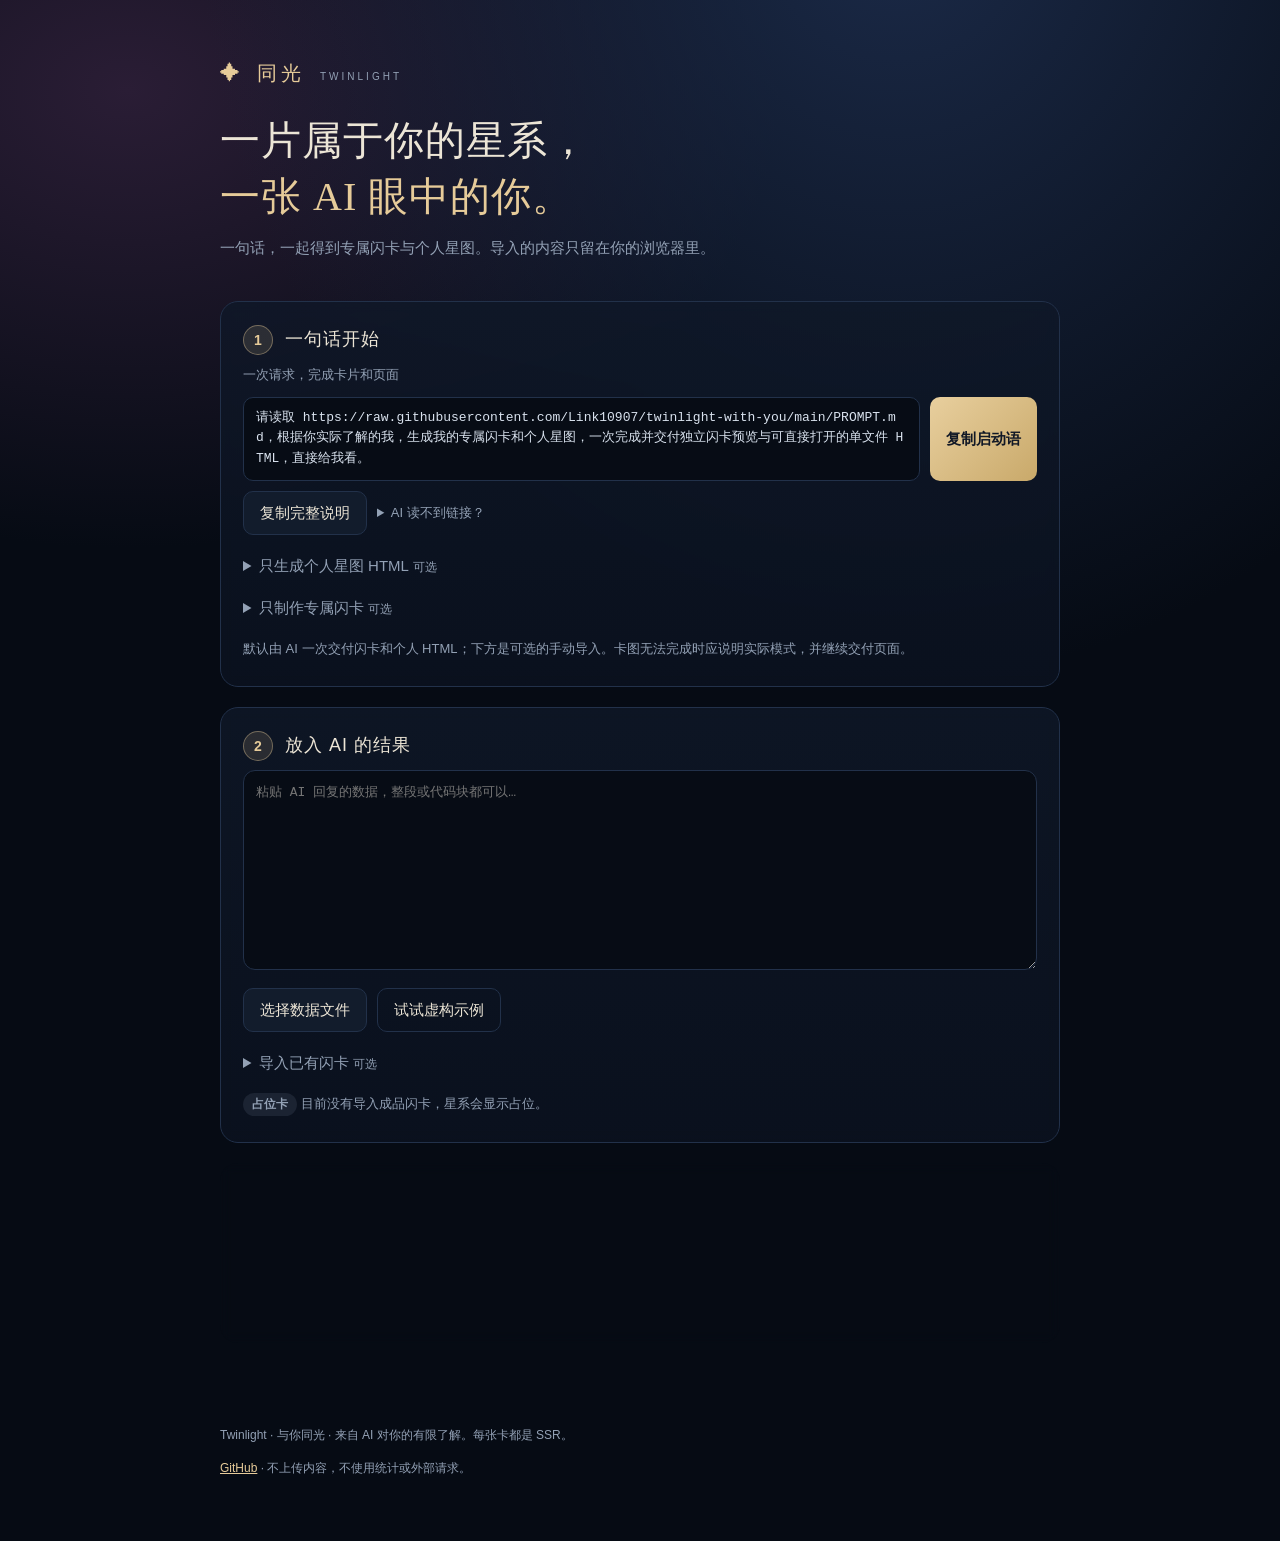
==== viewer.html @ 077694b4 "fix: synchronize generated viewer with current skill instructions" ====
<!doctype html>
<html lang="zh-CN">
<head>
<meta charset="utf-8">
<meta name="viewport" content="width=device-width,initial-scale=1">
<title>Twinlight · 与你同光</title>
<meta name="description" content="把 AI 眼中的你，变成一片星系和一张专属闪卡。内容只在浏览器本地处理。">
<style>:root{color-scheme:dark;--bg:#060b14;--panel:#0e1624;--panel2:#121c2c;--line:#22314a;--text:#ece5d6;--dim:#93a1b5;--gold:#e6cb99;--gold2:#c9a96a;--ok:#5fd39a;--warn:#e8c46a;--bad:#ff7b72;
 --sans:-apple-system,BlinkMacSystemFont,'PingFang SC','Noto Sans CJK SC','Microsoft YaHei',sans-serif;--serif:'Songti SC','Noto Serif CJK SC',Georgia,serif}
*{box-sizing:border-box}
body{margin:0;background:radial-gradient(ellipse at 70% -10%,#1b2a48 0,transparent 55%),radial-gradient(ellipse at 10% 10%,#2a1d35 0,transparent 40%),var(--bg);background-attachment:fixed;color:var(--text);font:15px/1.75 var(--sans)}
a{color:var(--gold)}
button,.file-btn{font:inherit;color:var(--text);background:var(--panel2);border:1px solid var(--line);border-radius:10px;padding:8px 16px;cursor:pointer;transition:border-color .2s,background .2s}
button:hover:not(:disabled),.file-btn:hover{border-color:var(--gold2)}
button:disabled{opacity:.45;cursor:not-allowed}
button.primary{background:linear-gradient(135deg,#e8cf9e,#c9a96a);color:#111826;border:none;font-weight:600}
button.ghost{background:transparent}
button.big{padding:12px 28px;font-size:16px;border-radius:12px}
.file-btn input{display:none}
.hero{max-width:880px;margin:0 auto;padding:56px 20px 8px}
.brand{font-family:var(--serif);font-size:20px;letter-spacing:4px;color:var(--gold)}
.brand small{font:10px var(--sans);letter-spacing:3px;color:var(--dim);margin-left:6px}
.brand .mark{display:inline-block;margin-right:4px}
h1{font-family:var(--serif);font-weight:400;font-size:clamp(26px,4.6vw,40px);line-height:1.4;margin:22px 0 10px;letter-spacing:1px}
h1 span{color:var(--gold)}
.lead{color:var(--dim);margin:0}
.lead+.lead{margin-top:10px}
main{max-width:880px;margin:0 auto;padding:12px 20px 40px}
.step{background:linear-gradient(180deg,#0f1828cc,#0b1220cc);border:1px solid var(--line);border-radius:18px;padding:22px 22px 18px;margin:20px 0;backdrop-filter:blur(6px)}
.step-head{display:flex;align-items:center;gap:12px;margin-bottom:8px}
.step-head b{width:30px;height:30px;border-radius:50%;display:grid;place-items:center;background:#e6cb9922;color:var(--gold);border:1px solid #e6cb9966;font-size:14px}
.step-head h2{font-size:18px;font-weight:500;margin:0;letter-spacing:1px}
.step-head small{font-size:12px;color:var(--dim);margin-left:6px}
.hint{color:var(--dim);font-size:13px;margin:8px 0}
.row{display:flex;flex-wrap:wrap;gap:10px;align-items:center;margin:10px 0}
.copy-row{display:flex;gap:10px;align-items:stretch;margin:10px 0}
.copy-row code{flex:1;background:#070c15;border:1px solid var(--line);border-radius:10px;padding:10px 12px;font:13px/1.6 ui-monospace,SFMono-Regular,Menlo,monospace;color:#d9e2ee;word-break:break-all;white-space:pre-wrap;max-height:160px;overflow:auto}
details.agent{flex:1;min-width:260px}
details.agent summary{cursor:pointer;color:var(--dim);font-size:13px;padding:8px 0}
textarea{width:100%;min-height:200px;resize:vertical;background:#070c15;color:#d9e2ee;border:1px solid var(--line);border-radius:12px;padding:12px;font:13px/1.6 ui-monospace,SFMono-Regular,Menlo,monospace}
details>summary{cursor:pointer;color:var(--dim);padding:8px 0}details>summary small{font-size:12px}
#artThumb{display:block;max-height:300px;max-width:100%;margin:12px auto;border-radius:10px}#artThumb[hidden]{display:none}
textarea:focus{outline:none;border-color:var(--gold2)}
.panel{background:#09101b;border:1px solid var(--line);border-radius:12px;padding:14px 16px;margin:12px 0}
.panel.ok{border-color:#2d6b4c}.panel.bad{border-color:#7b3434}
.status{display:flex;align-items:center;gap:10px;font-weight:600}
.pill{display:inline-block;padding:1px 9px;border-radius:99px;font-size:12px;font-weight:600}
.pill.ok{background:#173a2a;color:var(--ok)}.pill.bad{background:#3e1b1b;color:var(--bad)}.pill.warn{background:#3b3115;color:var(--warn)}.pill.dim{background:#1b2332;color:var(--dim)}
.errors{list-style:none;margin:10px 0;padding:0}
.errors li{padding:6px 0;border-bottom:1px dashed #22314a;font-size:13px}
.errors code{color:var(--warn);font-size:12px;margin-right:8px}
.warnings{color:var(--dim);font-size:12px;margin:6px 0 0}
.preview-theme{border-top:1px solid var(--line);padding:12px 0}
.preview-theme h3{margin:0;font-size:16px;font-weight:500}
.preview-theme h3 small{color:var(--dim);font-size:11px;letter-spacing:2px;margin-left:8px}
.preview-theme p{margin:6px 0}
.preview-theme ul{margin:6px 0;padding-left:18px;font-size:13px}
.basis{font-size:11px;color:var(--dim);border:1px solid var(--line);border-radius:6px;padding:0 5px;margin:0 6px}
.preview-card{display:flex;gap:16px;align-items:flex-start;border-top:1px solid var(--line);padding-top:12px}
.preview-card .title{font-family:var(--serif);font-size:24px;color:var(--gold);letter-spacing:4px}
.confirm{display:flex;gap:10px;align-items:flex-start;font-size:14px;margin:6px 0 12px}
.confirm input{margin-top:5px;accent-color:var(--gold2)}
.checklist{list-style:none;padding:0;margin:0}
.checklist li{padding:4px 0;font-size:13px}
footer{max-width:880px;margin:0 auto;padding:10px 20px 50px;color:var(--dim);font-size:12px}
#previewLayer{position:fixed;inset:0;z-index:50;background:#000;display:flex;flex-direction:column}
#previewLayer[hidden]{display:none}
.preview-bar{display:flex;gap:8px;align-items:center;padding:8px 12px;background:#0b1220;border-bottom:1px solid var(--line);flex-wrap:wrap}
.preview-bar .spacer{flex:1}
#previewFrame{flex:1;border:0;width:100%;background:#000}
#toast{position:fixed;left:50%;bottom:24px;transform:translateX(-50%) translateY(20px);background:#121c2c;border:1px solid var(--gold2);color:var(--text);padding:8px 16px;border-radius:99px;font-size:13px;opacity:0;transition:.25s;pointer-events:none;z-index:60}
#toast.show{opacity:1;transform:translateX(-50%) translateY(0)}
@media(max-width:640px){.copy-row{flex-direction:column}.step{padding:18px 16px}.preview-card{flex-direction:column}}
</style>
</head>
<body>
<header class="hero">
  <div class="brand"><span class="mark">✦</span> 同光 <small>TWINLIGHT</small></div>
  <h1>一片属于你的星系，<br><span>一张 AI 眼中的你。</span></h1>
  <p class="lead">一句话，一起得到专属闪卡与个人星图。导入的内容只留在你的浏览器里。</p>
</header>
<main>
<section class="step" id="step1">
  <div class="step-head"><b>1</b><h2>一句话开始</h2></div>
  <p class="hint">一次请求，完成卡片和页面</p>
  <div class="copy-row"><code id="oneLiner">请读取 https://raw.githubusercontent.com/Link10907/twinlight-with-you/main/PROMPT.md，根据你实际了解的我，生成我的专属闪卡和个人星图，一次完成并交付独立闪卡预览与可直接打开的单文件 HTML，直接给我看。</code><button class="primary" data-copy="oneLiner">复制启动语</button></div>
  <div class="row"><button id="copyPrompt">复制完整说明</button>
    <details class="agent"><summary>AI 读不到链接？</summary>
      <p class="hint">把完整技能包和这份说明放在同一条消息中。说明包含生成流程，模板资源在技能包里。已加载 skill 时，直接请求生成即可。</p>
    </details>
  </div>
  <details><summary>只生成个人星图 HTML <small>可选</small></summary>
    <div class="copy-row"><code id="htmlLiner">请读取 https://raw.githubusercontent.com/Link10907/twinlight-with-you/main/PROMPT.md，这次只生成我的个人星图，交付可直接打开的独立单文件 HTML 并预览；有现成闪卡时可导入，没有也直接完成页面。</code><button data-copy="htmlLiner">复制 HTML 启动语</button></div>
    <button id="copyHtmlPrompt">复制 HTML 完整说明</button>
  </details>
  <details><summary>只制作专属闪卡 <small>可选</small></summary>
    <div class="copy-row"><code id="cardLiner">请读取 https://raw.githubusercontent.com/Link10907/twinlight-with-you/main/CARD.md，根据你实际了解的我制作专属分层闪卡，遵循我的美术提示，自主完善特色画风，交付带真实景深与闪光的完整卡片包和预览。</code><button data-copy="cardLiner">复制闪卡启动语</button></div>
    <button id="copyCardPrompt">复制闪卡完整说明</button>
  </details>
  <p class="hint">默认由 AI 一次交付闪卡和个人 HTML；下方是可选的手动导入。卡图无法完成时应说明实际模式，并继续交付页面。</p>
</section>
<section class="step" id="step2">
  <div class="step-head"><b>2</b><h2>放入 AI 的结果</h2></div>
  <textarea id="jsonInput" spellcheck="false" aria-label="AI 的结果" placeholder="粘贴 AI 回复的数据，整段或代码块都可以…"></textarea>
  <div class="row"><label class="file-btn">选择数据文件<input id="jsonFile" type="file" accept=".json,.txt,application/json,text/plain"></label><button id="loadExample" class="ghost">试试虚构示例</button></div>
  <div id="checkPanel" class="panel" hidden></div>
  <details id="contentDetails" hidden><summary>查看全部文字</summary><div id="contentPreview"></div></details>
  <details id="artDetails"><summary>导入已有闪卡 <small>可选</small></summary>
    <div class="row"><label class="file-btn">导入分层卡<input id="layerFiles" type="file" multiple accept=".json,.png,.jpg,.jpeg,.webp,application/json,image/png,image/jpeg,image/webp"></label><label class="file-btn">导入静态原型<input id="prototypeFile" type="file" accept="image/png,image/jpeg,image/webp"></label><button id="clearArt" class="ghost">清空卡图</button></div>
    <p class="hint">选择 AI 给出的卡片包，或同时选择图层清单和图片。原型只有一张完整插画；分层卡使用直接生成的独立图层。</p>
    <img id="artThumb" alt="当前导入的卡面" hidden>
    <details id="artPromptBox" hidden><summary>用当前内容启动独立闪卡流程</summary><div id="promptRows"></div></details>
  </details>
  <p id="artStatus" class="hint" role="status"></p>
</section>
<section class="step" id="step3">
  <div class="step-head"><b>3</b><h2>确认并观看</h2></div>
  <label class="confirm"><input type="checkbox" id="confirmCheck"> 我已检查文字和卡图，可以用于我的星系。</label>
  <div class="row"><button class="primary big" id="generate" disabled>查看我的星系</button><span id="genStatus" class="hint"></span></div>
  <div id="buildPanel" class="panel" hidden></div>
</section>
</main>
<footer><p>Twinlight · 与你同光 · 来自 AI 对你的有限了解。每张卡都是 SSR。</p><p><a href="https://github.com/Link10907/twinlight-with-you" target="_blank" rel="noreferrer noopener">GitHub</a> · 不上传内容，不使用统计或外部请求。</p></footer>
<div id="previewLayer" hidden>
  <div class="preview-bar"><b id="previewTitle">预览</b><span class="spacer"></span><button class="primary" id="downloadHtml">下载完整 HTML</button><button id="downloadJson">下载数据</button><button id="closePreview">关闭 ✕</button></div>
  <iframe id="previewFrame" title="星系预览" sandbox="allow-scripts allow-downloads"></iframe>
</div>
<div id="toast" role="status" aria-live="polite"></div>
<script type="application/json" id="bundle">{"version":"lite-1","schema":{"$schema":"https://json-schema.org/draft/2020-12/schema","$id":"https://twinlight.invalid/schemas/lite.schema.json","title":"Twinlight 精简版个人 JSON","description":"用户唯一需要拥有的数据。样式、星系坐标与卡面排版全部由固定模板生成。字段长度按 Unicode 字符计。","type":"object","properties":{"twinlight":{"title":"格式版本","const":"lite-1"},"name":{"title":"昵称","type":"string","minLength":1,"maxLength":16},"summarizer":{"title":"写这份总结的 AI","type":"string","minLength":1,"maxLength":24},"intro":{"title":"开场白","type":"string","minLength":1,"maxLength":60},"themes":{"title":"主题","type":"array","minItems":1,"maxItems":8,"items":{"type":"object","properties":{"label":{"title":"主题名","type":"string","minLength":1,"maxLength":8},"english":{"title":"主题英文名","type":"string","minLength":1,"maxLength":32,"pattern":"^[ -~]+$","x-message":"只能用英文字母、数字、空格和半角符号"},"headline":{"title":"主题标题句","type":"string","minLength":1,"maxLength":60},"story":{"title":"主题故事段落","type":"array","minItems":1,"maxItems":3,"items":{"type":"string","minLength":1,"maxLength":300}},"reflection":{"title":"主题寄语","type":"string","minLength":1,"maxLength":120},"topics":{"title":"话题（行星）","type":"array","minItems":0,"maxItems":8,"items":{"type":"object","properties":{"label":{"title":"话题名","type":"string","minLength":1,"maxLength":12},"summary":{"title":"话题描述","type":"string","minLength":1,"maxLength":160},"basis":{"title":"依据","enum":["often","once","inferred"]}},"required":["label","summary","basis"],"additionalProperties":false}}},"required":["label","english","headline","story","reflection","topics"],"additionalProperties":false}},"card":{"title":"SSR 卡片","type":"object","properties":{"title":{"title":"卡片称号","type":"string","minLength":2,"maxLength":8},"english_title":{"title":"卡片英文称号","type":"string","minLength":1,"maxLength":28,"pattern":"^[ -~]+$","x-message":"只能用英文字母、数字、空格和半角符号"},"keywords":{"title":"关键词","type":"array","minItems":3,"maxItems":5,"items":{"type":"string","minLength":1,"maxLength":6}},"tagline":{"title":"卡片标语","type":"string","minLength":1,"maxLength":30},"reflection":{"title":"卡片背面寄语","type":"string","minLength":1,"maxLength":100},"art_prompt":{"title":"卡面主体设定（生图用）","type":"string","minLength":20,"maxLength":1500}},"required":["title","english_title","keywords","tagline","reflection"],"additionalProperties":false}},"required":["twinlight","name","summarizer","themes","card"],"additionalProperties":false},"template":"\u003c!doctype html\u003e\n\u003chtml lang=\"zh-CN\"\u003e\n\u003chead\u003e\n\u003cmeta charset=\"utf-8\"\u003e\u003cmeta name=\"viewport\" content=\"width=device-width,initial-scale=1,viewport-fit=cover\"\u003e\n\u003cmeta name=\"theme-color\" content=\"#04060b\"\u003e\n\u003cmeta http-equiv=\"Content-Security-Policy\" content=\"default-src 'none'; script-src 'unsafe-inline'; style-src 'unsafe-inline'; img-src data: blob:; connect-src 'none'; font-src 'none'; media-src data: blob:; object-src 'none'; base-uri 'none'; form-action 'none'\"\u003e\n\u003cmeta name=\"description\" content=\"你的个人成长星图。拖动、缩放与点选，在需要时展开故事；星系交融留在旅程末尾。\"\u003e\n\u003ctitle\u003eTwinlight · 你的星系 · 同光 TWINLIGHT\u003c/title\u003e\n\u003cstyle\u003e:root{--void:#02040b;--paper:#eae5dc;--muted:#a1a6b4;--gold:#dfbf8c;--line:rgba(204,213,236,.14);--accent:#c5dcff;--mono:ui-monospace,SFMono-Regular,Consolas,monospace;--sans:-apple-system,BlinkMacSystemFont,'PingFang SC','Noto Sans CJK SC','Microsoft YaHei',sans-serif;--serif:'Iowan Old Style','Baskerville','Songti SC','Noto Serif CJK SC','STSong',serif}\n*{box-sizing:border-box}html,body{width:100%;height:100%;margin:0;background:var(--void);overflow:hidden;color:var(--paper);font-family:var(--sans);-webkit-font-smoothing:antialiased}button,input{font:inherit}button{color:inherit;background:none;border:0;cursor:pointer;-webkit-tap-highlight-color:transparent}button:disabled{opacity:.35;cursor:default}button:focus-visible,a:focus-visible,[tabindex]:focus-visible,summary:focus-visible{outline:1px solid var(--gold);outline-offset:5px}a{color:var(--gold);text-underline-offset:4px}::selection{background:#69789166}svg{fill:none;stroke:currentColor;stroke-width:1.2;stroke-linecap:round;stroke-linejoin:round}[hidden]{display:none!important}\n#cosmos,#trails{position:fixed;inset:0;width:100%;height:100%;display:block}#cosmos{z-index:0;touch-action:none}#trails{z-index:1;pointer-events:none}.edge-shade{position:fixed;inset:0;z-index:2;pointer-events:none;background:linear-gradient(180deg,#02030ada,transparent 20%,transparent 72%,#02030adc 97%),radial-gradient(ellipse at 65% 43%,transparent 35%,#01030922 73%,#01030966)}.reading-shade{position:fixed;inset:0;z-index:2;pointer-events:none;background:linear-gradient(90deg,#01030bed 0%,#02050dc2 21%,#03061160 37%,transparent 62%);transition:opacity 1.2s}.grain{position:fixed;inset:0;pointer-events:none;z-index:3;opacity:.017;background-image:url('data:image/svg+xml,%3Csvg viewBox=\"0 0 160 160\" xmlns=\"http://www.w3.org/2000/svg\"%3E%3Cfilter id=\"n\"%3E%3CfeTurbulence type=\"fractalNoise\" baseFrequency=\".92\" numOctaves=\"3\" stitchTiles=\"stitch\"/%3E%3C/filter%3E%3Crect width=\"100%25\" height=\"100%25\" filter=\"url(%23n)\" opacity=\".8\"/%3E%3C/svg%3E')}\n.header{position:fixed;inset:0 0 auto;height:104px;padding:0 3.6%;display:flex;align-items:center;justify-content:space-between;z-index:15;gap:28px;transition:opacity .5s,transform .7s}.brand{display:flex;align-items:center;gap:13px;text-align:left;padding:0}.brand\u003esvg{width:35px;height:35px;color:#d9cba9}.brand b{font:400 25px var(--serif);letter-spacing:.4px;white-space:nowrap}.brand b em{font-style:normal;color:#e5d7bc}.brand small{display:block;color:#a5a6ae;font-size:10px;letter-spacing:5px;margin-top:9px}.header nav{display:flex;gap:31px;margin-left:-8vw;align-items:center}.header nav button{font-size:12px;letter-spacing:1px;color:#a8a7b1;position:relative;padding:15px 0}.header nav button:hover,.header nav button.active{color:#eee9df}.header nav .active:after{content:'';position:absolute;bottom:0;width:18px;height:1px;background:var(--gold);left:calc(50% - 9px)}.header-right{display:flex;align-items:center;gap:22px}.identity{font:9px var(--mono);letter-spacing:1.5px;white-space:nowrap;color:#808ca0}.identity b{font-weight:400;color:#d9d8d1}.identity i{display:inline-block;width:4px;height:4px;background:#bacfd6;border-radius:50%;margin-right:8px;box-shadow:0 0 12px #c4deea}.icon{padding:9px;border:1px solid #c8d7e922;border-radius:50%;display:flex}.icon svg{width:15px;height:15px}.icon:hover{background:#cbd8f112}\n.welcome{position:fixed;z-index:4;left:5.6%;top:25.5%;max-width:460px;width:37%;transition:opacity .65s,transform .8s;pointer-events:auto}.eyebrow{font:9px var(--mono);letter-spacing:2.4px;color:#aab8c9;display:flex;align-items:center;gap:13px}.eyebrow span{width:26px;height:1px;background:var(--gold)}h1{font:400 clamp(38px,3.55vw,59px)/1.37 var(--serif);letter-spacing:.7px;margin:26px 0 0;text-wrap:balance}h1 span{color:#e5ca9d}.welcome-en{font:9px/1.8 var(--mono);color:#9298a6;letter-spacing:2.6px;margin:22px 0}.intro{font-size:13px;color:#b2b4bf;line-height:2.15;max-width:365px;margin:22px 0 0}.welcome-actions{display:flex;align-items:center;gap:25px;margin-top:32px}.primary{display:inline-flex;align-items:center;justify-content:center;gap:25px;padding:13px 22px;border:1px solid #d8bb87a8;border-radius:999px;font-size:12px;letter-spacing:.8px;background:linear-gradient(100deg,#d5b2761a,#d5b27604);box-shadow:inset 0 0 14px #dab57308,0 0 20px #dab5730a;transition:background .2s,box-shadow .3s}.primary:hover{background:#d5b27626;box-shadow:0 0 30px #dab57320}.primary\u003espan:last-child{font-size:20px;line-height:1;color:var(--gold)}.secondary{font-size:11px;color:#a9adba;padding:10px 0;display:flex;gap:11px;align-items:center}.secondary:hover{color:#f1e7d1}.secondary span{font-size:18px;color:#d1c8b5}.opening-note{display:flex;align-items:center;gap:14px;margin-top:36px;color:#818a9d}.opening-note\u003espan{font:9px var(--mono);letter-spacing:1px}.opening-note\u003ei{height:34px;width:1px;background:#bfc5d329}.opening-note p{font-size:10px;line-height:1.9;margin:0;letter-spacing:.3px}.opening-note small{font-size:9px;color:#626f83}\n.reader{position:fixed;z-index:5;left:4.5%;top:16.5%;bottom:158px;width:min(480px,37vw);min-height:0;padding:24px 25px 19px;display:flex;flex-direction:column;background:linear-gradient(135deg,#070b13da,#090d16a1 66%,#050911bf);border:1px solid #d6c5a32b;border-radius:2px 18px 18px 18px;box-shadow:0 25px 75px #01030a44;backdrop-filter:blur(18px);opacity:0;transform:translateY(18px);transition:opacity .8s,transform 1s,filter .8s;filter:blur(6px)}.reader.visible{opacity:1;transform:translateY(0);filter:blur(0)}.reader-edge{position:absolute;left:-1px;top:-1px;width:68px;height:68px;pointer-events:none;border-top:1px solid #e2c8a3;border-left:1px solid #e2c8a3;border-radius:2px 0 0 0;mask-image:linear-gradient(135deg,black,transparent 75%)}.reader-top{display:flex;justify-content:space-between;gap:10px;color:#c7b48f;flex:none;margin-bottom:14px;align-items:center}.reader-top\u003espan:first-child{font:9px var(--mono);letter-spacing:1.6px;white-space:nowrap}.reader-top\u003espan:last-child{font-size:9px;color:#9398a7;letter-spacing:.3px}.reader-scroll{overflow-y:auto;overscroll-behavior:contain;scrollbar-width:thin;scrollbar-color:#e2cba438 transparent;padding-right:7px;min-height:0;flex:1}.chapter-kicker{font:8px var(--mono);letter-spacing:3px;color:#7b889c;margin:1px 0 8px}.reader h2{font:400 clamp(29px,2.9vw,45px)/1.4 var(--serif);margin:0;letter-spacing:3px;color:#f1dfbc}.reader h3{font:400 clamp(17px,1.45vw,23px)/1.75 var(--serif);letter-spacing:1px;margin:11px 0 20px;white-space:pre-line;color:#e0e1e6}.story{border-top:1px solid #c4b99336;padding-top:13px}.story p{font-size:13px;line-height:2.05;letter-spacing:.25px;color:#b8becd;margin:0 0 11px}.reflection{border-top:1px solid #c4b99336;margin-top:17px;padding-top:15px}.reflection-label{font-size:12px;color:#d3c09d;letter-spacing:.7px;display:flex;gap:8px;align-items:center}.reflection-label i{font-style:normal;font-size:15px}.reflection-label small{font:7px var(--mono);letter-spacing:1px;color:#7e899c;margin-left:auto}.reflection\u003ep{font-size:13px;line-height:2;color:#e0dfde;margin:11px 0}.change{display:flex;gap:10px;margin:8px 0;color:#a6b0c1;font-size:11px;line-height:1.9}.change:before{content:'';width:3px;height:3px;flex-shrink:0;background:#bfcbdc;border-radius:50%;margin-top:9px;box-shadow:0 0 8px #9ec6ee77}.tags{display:flex;gap:8px;flex-wrap:wrap;margin:16px 0 12px}.tags span{font:8px var(--mono);color:#95a4bb;padding:5px 8px;border:1px solid #b1c5e624;border-radius:3px}.story-footnote{font-size:8px;line-height:1.8;color:#606d82;letter-spacing:.3px;margin:12px 0 5px}.reader-bottom{border-top:1px solid #c4b99329;display:flex;gap:11px;padding-top:15px;margin-top:15px;align-items:center;flex:none}.back{width:33px;height:33px;border:1px solid #b8c4dc26;border-radius:50%;font-size:16px;color:#b8bbca;flex:none}.back:hover{background:#b9c6df15}.reader-bottom .primary{padding:10px 17px;gap:14px;font-size:11px;flex-shrink:0}.reader-bottom .primary\u003espan:first-child{font-size:11px;color:#e9dfc9;line-height:1.5}.next-hint{font-size:9px;line-height:1.8;color:#8d9aae;margin-left:auto;max-width:89px;text-align:right}\n.star-labels{position:fixed;inset:0;z-index:4;pointer-events:none;transition:opacity .8s}.star-label{position:absolute;width:16px;height:16px;transform:translate(-50%,-50%);padding:0;pointer-events:auto;border-radius:50%}.star-label:before{content:'';position:absolute;inset:-12px;border-radius:50%;border:1px solid #d5dfed20;transition:transform .35s,border-color .35s}.star-label:after{content:'';position:absolute;inset:5px;background:#edf4ff;border-radius:50%;box-shadow:0 0 7px #fff,0 0 16px #9bc8ff,0 0 35px #5a96fb88}.star-label:hover:before,.star-label.selected:before{transform:scale(1.25);border-color:#ece2bf77}.star-label\u003espan{position:absolute;left:28px;top:-4px;text-align:left;white-space:nowrap;text-shadow:0 2px 8px #000,0 0 20px #000,0 0 35px #000}.star-label small{font:8px var(--mono);letter-spacing:1.8px;color:#b5bed0;display:block;margin-bottom:7px}.star-label strong{font:400 17px var(--serif);letter-spacing:1.7px;color:#eee9dd}.star-label p{font-size:9px;color:#9faabd;margin:6px 0}.star-caption{position:fixed;z-index:4;left:67%;top:65%;display:flex;gap:18px;pointer-events:none;opacity:0;transform:translateY(12px);transition:opacity 1.3s,transform 1.2s;max-width:28vw}.star-caption.show{opacity:1;transform:translateY(0)}.caption-rule{width:42px;height:1px;flex:none;background:linear-gradient(90deg,var(--accent),transparent);margin-top:7px}.star-caption small{font:9px var(--mono);letter-spacing:2.4px;color:#a9b9ce}.star-caption h3{font:400 31px var(--serif);letter-spacing:4px;margin:12px 0;color:#e4e5e7}.star-caption p{font-size:11px;line-height:1.9;color:#a6b3c5;max-width:235px;margin:9px 0}.corner-poem{position:fixed;right:4.3%;top:18%;z-index:4;text-align:right;pointer-events:none;transition:opacity .8s}.corner-poem p{font:italic 14px/2.1 var(--serif);letter-spacing:3px;color:#b0b8c5;margin:0}.corner-poem small{display:block;font:7px var(--mono);letter-spacing:1.8px;margin-top:13px;color:#66798f}.travel-state{position:fixed;z-index:4;right:4.3%;bottom:171px;display:flex;gap:8px;align-items:center;color:#a0acbd;font-size:9px;letter-spacing:1px}.travel-state i{width:4px;height:4px;background:#b7c5d7;border-radius:50%;box-shadow:0 0 10px #b3cae3}\n.footer{position:fixed;z-index:8;left:4.5%;right:4.3%;bottom:15px;transition:opacity .5s,transform .7s}.route-heading{display:flex;align-items:center;justify-content:space-between;color:#718399;font:8px var(--mono);letter-spacing:1.8px;margin-bottom:15px}.route-heading\u003ebutton{color:#98a7ba;font:9px var(--sans);letter-spacing:.6px}.route-heading\u003ebutton:hover{color:#e9d8b5}.route-heading\u003espan:last-child{font:9px var(--sans);letter-spacing:1px}.chapter-nav{display:grid;grid-template-columns:repeat(5,1fr);gap:0;border-top:1px solid #b7c0d125}.chapter-link{position:relative;display:flex;align-items:center;text-align:left;gap:15px;padding:18px 0 13px;color:#d3d5df}.chapter-link:before{content:'';position:absolute;top:-3px;left:0;width:5px;height:5px;background:#536581;border:1px solid #889bb557;border-radius:50%;transition:background .6s,box-shadow .6s}.chapter-link:after{content:'';position:absolute;top:-3px;left:-7px;width:19px;height:5px;background:radial-gradient(ellipse,#b6d0ef70,transparent 65%);opacity:0}.chapter-link.active:before{background:#f6e2bc;box-shadow:0 0 10px #d4bf9688}.chapter-link.active:after{opacity:1}.chapter-link\u003esmall{font:10px var(--mono);color:#657991;letter-spacing:1px}.chapter-link.active\u003esmall{color:#dbc498}.chapter-link strong{font-weight:400;letter-spacing:1.5px;font-size:12px}.chapter-link em{display:block;font:7px var(--mono);letter-spacing:1.5px;margin-top:7px;color:#71839b}.chapter-link.active strong{color:#f5e4c6}.chapter-link:hover strong{color:#fff}.footer-bottom{display:flex;justify-content:space-between;align-items:center;margin-top:13px;gap:20px}.footer-hint{font-size:8px;color:#596f8a;letter-spacing:.4px}.tools{display:flex;gap:21px;align-items:center}.tools button{font-size:9px;color:#8a9bb2;letter-spacing:.4px;padding:3px 0}.tools button:hover{color:#f0e2c5}.tools button[aria-pressed=true]{color:#e4ce9f}.tools span:first-child{margin-right:5px}.cinema{position:fixed;z-index:20;background:#010209;left:0;right:0;height:0;pointer-events:none;transition:height .8s cubic-bezier(.22,.61,.36,1)}.cinema.top{top:0}.cinema.bottom{bottom:0}.flight-text{position:fixed;left:50%;top:67%;transform:translate(-50%,15px);z-index:21;text-align:center;width:80%;pointer-events:none;opacity:0;transition:opacity .7s,transform 1s;text-shadow:0 2px 20px #000,0 0 60px #000}.flight-text\u003espan{font:9px var(--mono);letter-spacing:5px;color:#b7c9e4}.flight-text h2{font:400 27px var(--serif);letter-spacing:6px;margin:17px 0 12px;color:#ece0c9}.flight-text p{font-size:11px;letter-spacing:1px;color:#b3bfce;line-height:2;margin:0}body.flying .flight-text{opacity:1;transform:translate(-50%,0)}body.flying .cinema{height:7.5vh}body.flying .header{opacity:0;transform:translateY(-18px);pointer-events:none}body.flying .footer{opacity:0;transform:translateY(20px);pointer-events:none}body.flying .reading-shade{opacity:0}body.flying .corner-poem,body.flying .star-labels,body.flying .star-caption,body.flying .travel-state{opacity:0;pointer-events:none}body.flying .welcome{opacity:0;transform:translateY(-15px);pointer-events:none}body.flying .reader{opacity:0;transform:translateX(-15px);filter:blur(5px);pointer-events:none}#flightControls{position:fixed;right:4.5%;bottom:2.4vh;z-index:22}#flightControls button{font-size:10px;letter-spacing:1px;color:#9ba9bc;padding:7px 0}.restore{position:fixed;top:24px;right:26px;z-index:40;padding:10px 14px;background:#04081199;border:1px solid #b0c2d42a;border-radius:30px;font-size:11px;backdrop-filter:blur(12px)}.restore span{color:#8092a8;font:8px var(--mono);margin-left:10px}body.clean .header,body.clean .welcome,body.clean .reader,body.clean .footer,body.clean .star-labels,body.clean .corner-poem,body.clean .star-caption,body.clean .travel-state{opacity:0!important;pointer-events:none!important}body.clean .reading-shade{opacity:0}body.clean .edge-shade{opacity:.7}\n#loading{position:fixed;inset:0;z-index:100;background:#02040b;display:flex;flex-direction:column;align-items:center;justify-content:center;gap:18px;transition:opacity 1s}#loading.finished{opacity:0;pointer-events:none}#loading p{font:15px var(--serif);letter-spacing:3px;color:#cdc5b3}#loading\u003espan{font:8px var(--mono);letter-spacing:4px;color:#6f7a8e}.loading-orbit{height:46px;width:46px;border:1px solid #8295b12a;border-radius:50%;position:relative;animation:orbit 3s linear infinite}.loading-orbit:before{content:'';position:absolute;width:5px;height:5px;border-radius:50%;background:#e1c391;top:2px;left:9px;box-shadow:0 0 15px #e1c391}.loading-orbit i{position:absolute;inset:14px;border:1px solid #b4d3f147;border-radius:50%}@keyframes orbit{to{transform:rotate(360deg)}}\ndialog{background:#080e19;color:#d9dfe9;border:1px solid #a9bad036;border-radius:15px;width:min(710px,calc(100vw - 40px));max-height:86vh;padding:0;box-shadow:0 30px 140px #000b}dialog::backdrop{background:#01040bcb;backdrop-filter:blur(15px)}.dialog-top{display:flex;justify-content:space-between;align-items:center;padding:27px 28px 21px;gap:15px;border-bottom:1px solid #a9bad020}.dialog-top span{font:8px var(--mono);letter-spacing:2px;color:#8fa2bf}.dialog-top h2{font:400 23px/1.5 var(--serif);margin:12px 0 0;color:#e0d3b8}.close{font-size:26px;font-weight:200;color:#8093ab;padding:10px}.dialog-body{padding:9px 28px 27px}.dialog-body p{font-size:12px;line-height:2.1;color:#a9b7c9}.dialog-body h3{font-size:13px;font-weight:500;margin:21px 0 7px;color:#d3c2a0}.dialog-actions{display:flex;gap:15px;align-items:center;flex-wrap:wrap;margin-top:20px}.file-btn{font-size:12px;border:1px solid #a7b5ca45;padding:11px 15px;border-radius:25px;cursor:pointer}.file-btn:focus-within{outline:1px solid var(--gold)}.file-btn input{width:1px;height:1px;position:absolute;overflow:hidden;clip-path:inset(50%)}.dialog-body .fine{font-size:10px;color:#8292a9}.dialog-body pre{max-height:240px;white-space:pre-wrap;overflow:auto;overflow-wrap:anywhere;padding:14px;background:#02050b;color:#aebed3;border:1px solid #687c9733;font:10px/1.8 var(--mono)}.review-check{font-size:11px;line-height:2;color:#b6c3d4;display:flex;gap:9px;align-items:flex-start;margin-bottom:12px}#importError{color:#e1b4a1}.dialog-body details{font-size:11px;color:#9dafc5;margin-top:19px}.dialog-body summary{cursor:pointer}.index-list{padding:4px 28px 24px}.index-link{padding:22px 0;border-bottom:1px solid #a7bbd51e;display:flex;gap:24px;align-items:center;width:100%;text-align:left}.index-link\u003espan{font:11px var(--mono);color:#ceb588}.index-link strong{display:block;font:400 22px var(--serif);color:#e4dece;letter-spacing:2px}.index-link small{font-size:11px;color:#8d9fb7;display:block;margin-top:8px;line-height:1.8}.index-link:after{content:'↗';margin-left:auto;color:#b6c5d9;font-size:19px}.index-link:hover{background:#abc3e206}#toast{position:fixed;bottom:26px;left:50%;transform:translate(-50%,15px);opacity:0;z-index:120;font-size:11px;color:#e0d8c5;background:#101a2cee;border:1px solid #a8bad347;max-width:85vw;padding:12px 19px;border-radius:7px;line-height:1.9;transition:opacity .3s,transform .3s;pointer-events:none}#toast.show{opacity:1;transform:translate(-50%,0)}\n@media(min-width:1700px){.reader{width:485px;left:5.5%;top:18.5%;bottom:185px;padding:28px 30px}.story p,.reflection\u003ep{font-size:14px;line-height:2.1}.change{font-size:12px}.welcome{top:30%}.intro{font-size:15px;max-width:420px}.reader h2{font-size:45px}.reflection-label{font-size:13px}.reader-bottom{margin-top:20px;padding-top:20px}.star-caption{left:68%}.footer{bottom:23px}.chapter-link{padding:22px 0 18px}.chapter-link strong{font-size:13px}}\n@media(min-width:901px) and (max-height:790px){.header{height:85px}.reader{top:118px;bottom:139px;padding:18px 22px 16px;width:415px}.reader h2{font-size:33px}.reader h3{font-size:18px;margin:8px 0 13px}.reader-top{margin-bottom:9px}.story p{font-size:11px}.reflection\u003ep{font-size:11px}.reflection-label{font-size:11px}.change{font-size:10px}.reflection{margin-top:11px;padding-top:11px}.reader-bottom{padding-top:12px;margin-top:11px}.welcome{top:25%}h1{font-size:48px}.welcome-en{margin:17px 0}.intro{font-size:12px;max-width:320px}.opening-note{margin-top:23px}.welcome-actions{margin-top:25px}.route-heading{margin-bottom:11px}.chapter-link{padding:15px 0 9px}.footer-bottom{margin-top:8px}.travel-state{bottom:147px}.star-caption{top:62%}}\n@media(max-width:1150px){.header nav{margin-left:0;gap:22px}.identity{display:none}.reader{width:40%;left:4.5%}.reflection-label small{display:none}.corner-poem{right:4.5%;top:16%}.tools{gap:14px}.footer-hint{font-size:7px}.welcome{width:42%}.brand b{font-size:23px}.star-caption{left:67%;max-width:28%}}\n@media(max-width:900px){.header{height:80px;padding:0 5%}.header nav{display:none}.brand b{font-size:21px}.brand\u003esvg{width:29px;height:29px}.brand small{font-size:8px;letter-spacing:4px;margin-top:6px}.header-right{gap:0}.icon{padding:9px}.welcome{left:7%;top:26%;width:75%;max-width:415px}.welcome h1{font-size:clamp(37px,6vw,57px)}.intro{max-width:330px}.corner-poem{display:none}.reader{left:5%;top:35%;bottom:157px;width:90%;max-width:none;padding:18px 21px 15px;background:linear-gradient(150deg,#050a13ed,#070d19d9);backdrop-filter:blur(18px)}.reader h2{font-size:28px;letter-spacing:2px}.reader h3{font-size:17px;margin:8px 0 14px}.reader-top{margin-bottom:11px}.reader-top\u003espan:last-child{font-size:8px}.chapter-kicker{font-size:7px}.story p,.reflection\u003ep{font-size:12px}.reflection{padding-top:14px;margin-top:12px}.reflection-label{font-size:11px}.reflection-label small{display:inline;font-size:6px}.reader-bottom{padding-top:12px;margin-top:12px}.reader-bottom .primary{padding:9px 17px}.star-caption{left:53%;top:18%;max-width:43%;gap:10px}.star-caption h3{font-size:22px;margin:8px 0;letter-spacing:2px}.star-caption p{font-size:9px;margin-top:7px}.star-caption small{font-size:7px;letter-spacing:1px}.caption-rule{width:18px}.star-label strong{font-size:13px}.star-label small{font-size:6px;letter-spacing:1px;margin-bottom:5px}.star-label p{display:none}.star-label\u003espan{left:20px}.reading-shade{background:linear-gradient(90deg,#020610b3,transparent 90%),linear-gradient(0deg,#02050a 7%,#02061000 47%)}body[data-view=chapter] .reading-shade{opacity:.7}.footer{left:5%;right:5%;bottom:15px}.footer-hint{display:none}.footer-bottom{justify-content:center;margin-top:13px}.route-heading{font-size:7px;letter-spacing:1px;margin-bottom:13px}.route-heading\u003espan:last-child{display:none}.route-heading button{font-size:8px}.chapter-link{display:block;padding:16px 4px 10px 0}.chapter-link\u003esmall{display:block;font-size:8px;margin-bottom:8px}.chapter-link strong{font-size:10px;letter-spacing:1px;white-space:nowrap}.chapter-link em{display:none}.tools{gap:17px;justify-content:center;width:100%}.tools button{font-size:9px}.tools #qualityBtn{display:none}.travel-state{font-size:8px;bottom:159px}.flight-text{top:60%;width:90%}.flight-text h2{font-size:23px;letter-spacing:3px}.flight-text p{font-size:10px}.flight-text\u003espan{font-size:7px;letter-spacing:3px}.edge-shade{background:linear-gradient(0deg,#02040afb,transparent 30%,transparent 82%,#02040aa6)}#flightControls{bottom:2.3vh}.restore{right:5%;top:25px}.dialog-top{padding:22px}.dialog-top h2{font-size:20px}.dialog-body{padding:8px 22px 22px}.index-list{padding:4px 22px 22px}}\n@media(max-width:500px){.welcome{top:25%;width:84%;left:7%}.welcome h1{font-size:43px;letter-spacing:0}.eyebrow{font-size:7px;letter-spacing:1.6px}.welcome-en{font-size:7px;letter-spacing:1.8px}.intro{font-size:12px;max-width:305px;line-height:2.1}.welcome-actions{gap:23px;margin-top:27px}.primary{font-size:11px;padding:12px 18px;gap:15px}.opening-note{margin-top:24px}.opening-note p{font-size:9px}.brand b{font-size:20px}.reader{top:34%;bottom:149px}.star-caption{top:18%;left:50%;max-width:46%}.star-caption .caption-rule{display:none}.star-caption h3{font-size:22px}.star-caption p{max-width:165px}.tools{gap:15px}.tools button{font-size:8px}.chapter-link strong{font-size:9px;letter-spacing:.5px}.reader h2{font-size:28px}.story p,.reflection\u003ep{font-size:12px;line-height:2}.reader-top{gap:4px}.next-hint{font-size:8px}.reader-bottom .primary{font-size:10px;padding:9px 14px}.reader-bottom .primary\u003espan:first-child{font-size:10px}.travel-state{display:none}.chapter-link\u003esmall{margin-bottom:7px}.chapter-link{padding-bottom:8px}.footer-bottom{margin-top:11px}.route-heading{margin-bottom:11px}.flight-text h2{font-size:22px}.flight-text p{font-size:10px;max-width:300px;margin:auto}}\n@media(max-height:600px) and (min-width:700px){.header{height:65px}.brand b{font-size:18px}.brand small{display:none}.welcome{top:20%;}.welcome h1{font-size:35px}.welcome-en{margin:10px 0}.intro{font-size:10px;margin-top:12px}.welcome-actions{margin-top:17px}.opening-note{display:none}.reader{top:85px;bottom:120px;width:43%;left:4%;}.reader h2{font-size:26px}.reader h3{font-size:15px}.reader-top{margin-bottom:7px}.footer{bottom:10px}.route-heading{margin-bottom:10px}.chapter-link{padding:12px 0 6px}.chapter-link strong{font-size:10px}.chapter-link em{display:none}.footer-bottom{margin-top:5px}.tools{gap:12px}.corner-poem{display:none}.star-caption{top:57%}.travel-state{display:none}}\n@media(prefers-reduced-motion:reduce){.grain{display:none}.loading-orbit{animation:none}.reader,.header,.welcome,.footer,.cinema,.flight-text,.reading-shade,.star-caption{transition-duration:.18s}}\n\n.read-cue{position:absolute;bottom:77px;left:27px;right:27px;pointer-events:none;text-align:center;font-size:9px;letter-spacing:2px;color:#b9c3d6;padding:20px 0 2px;background:linear-gradient(transparent,#080d16e6 65%);opacity:0;transition:opacity .3s}.reader.has-more .read-cue{opacity:1}.reader-scroll{padding-bottom:17px}.star-caption{text-shadow:0 2px 12px #02040b,0 0 25px #02040b}.caption-rule{filter:drop-shadow(0 0 5px #bacde755)}\n\n.star-caption{transition:opacity .65s,transform .8s}.star-caption h3{color:#efe7d7}.star-caption p{color:#c0c9d8}.reader-scroll::-webkit-scrollbar{width:3px}.reader-scroll::-webkit-scrollbar-thumb{background:#adc4e22e;border-radius:8px}\n/* V3 — quiet editorial reading, crisp detail, no animated CSS blurs. */\n:root{--void:#010208;--accent:#d9ae72}\n#cosmos{image-rendering:auto}.grain{display:none}.edge-shade{background:linear-gradient(180deg,#01020aad,transparent 18%,transparent 78%,#010209d9)}\n.reading-shade{background:linear-gradient(90deg,#010209ed 0%,#010209b5 20%,#01020935 40%,transparent 60%)}\n.reader{top:14.8%;bottom:155px;background:linear-gradient(135deg,#060910f5,#080c15ed);backdrop-filter:none;filter:none;border-color:#b7c6dc24;border-radius:3px 16px 16px 16px;transition:opacity .55s,transform .65s}\n.reader.visible{filter:none}body.flying .reader{filter:none;transform:translateX(-15px)}\n.reader h2{font-size:35px;letter-spacing:2px}.reader h3{font-size:18px;line-height:1.6;margin:10px 0 15px;color:#c8cbd5}\n.reader-top\u003espan:last-child{font-size:8px}.reader-tabs{display:flex;gap:26px;margin:0 0 16px;border-bottom:1px solid #aebfd321}\n.reader-tabs button{font-size:11px;letter-spacing:1px;color:#78869c;padding:7px 0 12px;position:relative}.reader-tabs button.active{color:#e2cfb1}.reader-tabs button.active:after{content:'';position:absolute;height:1px;background:#dcc292;bottom:-1px;left:0;right:0}\n.quote-card{padding:15px 16px 13px;border:1px solid #b7c8e021;border-left:2px solid #9daecc43;background:#0e142062;border-radius:0 6px 6px 0}\n.quote-card:nth-of-type(2){border-left-color:var(--accent);background:linear-gradient(110deg,#d8c4a607,#11162155)}\n.quote-meta{display:flex;justify-content:space-between;gap:12px;align-items:center;font-size:9px;letter-spacing:.7px;color:#b0bed3}.quote-meta time{font:8px var(--mono);color:#7c8ca5;white-space:nowrap}\n.quote-card blockquote{margin:10px 0 9px;font-size:13px;line-height:1.9;color:#e4e6ec;letter-spacing:.25px;overflow-wrap:anywhere}\n.quote-card blockquote:before{content:'“';color:#d0b888}.quote-card blockquote:after{content:'”';color:#d0b888}\n.quote-source{font-size:8px;color:#75859e;line-height:1.8}.quote-connector{font-size:8px;color:#718098;text-align:center;padding:9px;letter-spacing:2px}.quote-note{font-size:8px!important;color:#758196;line-height:1.8;margin:11px 0 3px}.empty-quotes{font-size:12px;line-height:2;color:#aab8cb}\n.reflection{margin-top:17px}.reflection\u003ep{font-size:12px;line-height:2.05}.reflection-label small{font-size:7px}.change{font-size:10px}\n.material-spec{margin-top:19px;padding-top:12px;border-top:1px solid #9ab3d528;max-width:250px}.material-spec\u003espan{font:8px var(--mono);letter-spacing:1.2px;color:#8198b7}.material-spec p{font-size:10px!important;color:#8ca2c0!important;margin:7px 0!important}\n.star-caption{left:67%;top:68%;max-width:29%;gap:17px}.star-caption h3{font-size:28px}.star-caption p{font-size:11px}.caption-rule{filter:none}.star-label:after{display:none}.star-label:before{inset:-12px;border-color:#b8c7e026}.star-label\u003espan{left:29px}\n.corner-poem{top:16%}.corner-poem p{font-size:12px;letter-spacing:2px}\n#performance{position:fixed;bottom:45px;left:4.5%;z-index:30;color:#8097b6;font:9px var(--mono);background:#03060bcc;padding:6px 9px;border:1px solid #7990ad22;border-radius:4px}\nbody.flying .star-labels{visibility:hidden}body.clean .star-caption{display:none}\n@media(min-width:1700px){.reader{top:16%;width:495px}.reader h2{font-size:40px}.reader h3{font-size:20px}.quote-card blockquote{font-size:14px}.quote-card{padding:17px 18px}.reflection\u003ep{font-size:13px}.star-caption{top:68%}}\n@media(min-width:901px) and (max-height:790px){.reader{top:105px;bottom:136px;padding:17px 20px;width:min(440px,40vw)}.reader h2{font-size:30px}.reader h3{font-size:16px;margin:8px 0 12px}.quote-card{padding:12px 13px}.quote-card blockquote{font-size:12px}.quote-meta{font-size:8px}.reader-tabs{margin-bottom:13px}.reader-tabs button{font-size:10px}.star-caption{top:64%}.material-spec{margin-top:12px}.material-spec p{font-size:9px!important}}\n@media(max-width:900px){.reader{top:36%;bottom:149px;left:5%;width:90%;padding:15px 18px;background:#060b15f5;backdrop-filter:none}.reader h2{font-size:26px}.reader h3{font-size:16px;margin:7px 0 12px}.reader-top{margin-bottom:9px}.reader-tabs{margin-bottom:13px}.reader-tabs button{font-size:10px}.quote-card blockquote{font-size:12px}.quote-card{padding:12px 13px}.quote-source{font-size:8px}.star-caption{left:60%;top:17%;max-width:36%;gap:0}.star-caption h3{font-size:19px;letter-spacing:1px}.star-caption p{font-size:9px}.star-caption .caption-rule{display:none}.material-spec{margin-top:10px;padding-top:8px}.material-spec p{font-size:8px!important}.material-spec\u003espan{font-size:6px;letter-spacing:.5px}.reading-shade{background:linear-gradient(0deg,#01030afb,transparent 71%)}.tools #qualityBtn{display:inline-block}.tools{gap:12px}.tools button{font-size:8px}.reader-top\u003espan:last-child{font-size:7px}.brand b{font-size:18px}#performance{bottom:135px;left:5%;font-size:7px}.reflection-label small{display:none}}\n@media(max-height:600px) and (min-width:700px){.reader{top:76px;bottom:115px}.reader h2{font-size:24px}.reader h3{font-size:14px}.material-spec{display:none}}\n@media(prefers-reduced-motion:reduce){.reader{transition-duration:.2s}}\nbody[data-view=chapter] .star-labels{visibility:hidden;pointer-events:none}\n@media(min-width:901px){.star-caption{top:auto;bottom:175px;max-width:28%}.material-spec{margin-top:12px;padding-top:9px}}\n\n/* V4 — Letters between two constellations. Reading is not a comparison dashboard. */\n:root{--gold:#e5c58f;--paper:#efe9db;--accent:#ecd4a7}\n.header .brand b{font-size:25px;letter-spacing:5px}.header .brand small{font-size:7px;letter-spacing:2.2px}.header nav{margin-left:0;gap:27px}.header{height:102px}.header-right .identity{font-size:8px;letter-spacing:2px}\n.welcome{top:23%;left:5.6%;width:41%;max-width:600px}.welcome h1{font-size:clamp(45px,5.4vw,82px);line-height:1.32;letter-spacing:-1px;white-space:nowrap}.welcome h1 span{color:#edcd9a}.welcome .intro{font-size:14px;line-height:2.15;max-width:365px;color:#aeb8c9}.welcome-en{letter-spacing:3.3px;font-size:8px;margin:24px 0 0}.welcome-actions{margin-top:32px}.opening-note{margin-top:34px}.eyebrow{font-size:8px;letter-spacing:2.4px}\n.reading-shade{background:linear-gradient(90deg,#02040bef 0%,#02040bb3 29%,#02040b25 47%,transparent 65%)}\n.reader{left:4.5%;top:14.8%;bottom:157px;width:min(490px,37vw);padding:24px 27px 18px;background:linear-gradient(135deg,#07101ad9,#070e18b5 65%,#070c159c);border-color:#d3c8a027;border-radius:2px 16px 16px 16px;backdrop-filter:none;filter:none;box-shadow:0 22px 72px #00000022}.reader.visible{filter:none}.reader-scroll{padding-right:14px;padding-bottom:17px;scrollbar-color:#c5b89944 transparent;scroll-behavior:smooth}.reader-top{margin-bottom:22px;padding-bottom:13px;border-bottom:1px solid #c4b99322}.reader-top\u003espan:last-child{color:#91a1b3;font-size:9px}.letter-overline{font:10px var(--sans);color:#a69c87;letter-spacing:4px;margin:0 0 12px}.reader h2{font:400 11px var(--sans);letter-spacing:3px;color:#a5b6c8;margin:0 0 12px}.reader .chapter-kicker{display:none}.reader h3{font:400 clamp(23px,2.1vw,34px)/1.62 var(--serif);letter-spacing:2px;color:#f0dfbb;margin:0 0 20px;white-space:pre-line}.letter-body p{font:12px/2.16 var(--sans);color:#b6c0ce;margin:0 0 17px;letter-spacing:.45px}.letter-body .memory-quote{margin:20px 0 24px;padding:5px 0 5px 16px;border-left:1px solid #e7cb8f77;background:none}.memory-quote blockquote{font:400 16px/1.95 var(--serif);letter-spacing:.6px;margin:0;color:#f0ddbc}.memory-quote blockquote:before{content:'“';margin-left:-.1em}.memory-quote blockquote:after{content:'”'}.memory-quote figcaption{font:8px/1.8 var(--mono);letter-spacing:.2px;color:#8795a8;margin-top:10px}.letter-reflection{font:400 17px/1.9 var(--serif);letter-spacing:.7px;color:#e3d5b7;border-top:1px solid #d9d3b622;padding-top:18px;margin-top:22px}.letter-signature{font:10px/2 var(--sans);letter-spacing:1px;color:#8e9aab;margin:18px 0 26px}.back-chapter{font-size:10px;color:#a3b4c9;margin:0 0 17px;padding:0 0 6px;border-bottom:1px solid #94b5d22b}.back-chapter:hover{color:#f2d8a7}\n.reader .ai-echo{border-top:1px solid #b8c8dc22;padding:17px 0;margin-top:8px}.echo-kicker{display:flex;gap:10px;justify-content:space-between;color:#a6bddd;font-size:10px;letter-spacing:1px}.echo-kicker\u003espan{font:7px var(--mono);letter-spacing:1px;color:#778ba4}.ai-echo\u003ep{color:#c5c9d4;font:14px/1.9 var(--serif);margin:12px 0}.model-trace{font-size:10px;line-height:1.9;color:#8295ae;letter-spacing:.3px}.model-trace strong{font-size:10px;font-weight:400;color:#c6d5e8}.era-echo{display:flex;gap:7px;flex-wrap:wrap;margin-top:12px}.era-chip{display:inline-flex;gap:7px;align-items:center;border:1px solid #97b7d828;border-radius:16px;padding:5px 9px;font:9px var(--mono);color:#b3cce7}.era-chip small{font:8px var(--sans);color:#8799ad}.ai-echo button{font-size:10px;padding:12px 0 0;color:#d4c6a9;display:flex;gap:21px;align-items:center}.topic-shelf{border-top:1px solid #b8c8dc1c;margin-top:4px;padding-top:15px}.topic-shelf\u003ep{font-size:9px;letter-spacing:2px;color:#8b9fb8;margin:0 0 12px}.topic-shelf\u003ediv{display:flex;flex-wrap:wrap;gap:9px}.topic-shelf button{font:10px var(--mono);border:1px solid #aab4c32a;border-radius:20px;padding:7px 11px;color:#b8c7d8}.topic-shelf button.active,.topic-shelf button:hover{border-color:#e0cda766;color:#e8d7b5;background:#e1c38b0a}.letter-sources{margin-top:24px;color:#71879e;font-size:9px;line-height:1.9}.letter-sources summary{cursor:pointer}.letter-sources p{margin:12px 0;font-size:9px;color:#71879e}.letter-sources .source-entry{padding:9px 0;border-bottom:1px solid #7589a51c}.letter-sources blockquote{margin:7px 0;font-size:10px;color:#9eafc3}\n.read-cue{background:linear-gradient(transparent,#080f19 75%);bottom:76px;color:#95a6bb;font-size:8px;letter-spacing:2px}.reader-bottom{margin-top:11px;padding-top:14px}.reader-bottom .primary{font-size:11px;padding:10px 16px}.next-hint{font-size:8px;max-width:85px}.reader:not(.visible){pointer-events:none}\n/* Clear interaction target; core stays a point in the overview. */\n.star-label{width:40px;height:40px;transition:opacity .5s;--star:234,211,177}.star-label:after{inset:18px;background:#fdf2dd;box-shadow:0 0 7px #fff,0 0 17px rgba(var(--star),.9),0 0 28px rgba(var(--star),.3);transition:box-shadow .3s,transform .3s}.star-label:before{inset:7px;border:1px solid rgba(var(--star),.16);transform:scale(.78);transition:transform .4s,border-color .4s,box-shadow .4s}.star-label:hover:before,.star-label:focus-visible:before,.star-label.hot:before{transform:scale(1.35);border-color:rgba(var(--star),.65);box-shadow:0 0 24px rgba(var(--star),.2),inset 0 0 20px rgba(var(--star),.1)}.star-label:hover:after,.star-label:focus-visible:after,.star-label.hot:after{transform:scale(1.6);box-shadow:0 0 10px #fff,0 0 35px rgba(var(--star),1),0 0 80px rgba(var(--star),.55)}.star-label\u003espan{left:45px;top:9px}.star-label strong{font-size:17px;letter-spacing:2px;transition:color .3s}.star-label:hover strong{color:#fff4d7}.star-label small{font-size:7px;letter-spacing:1.5px;margin-bottom:6px;color:#abb9c8}.star-label p{font-size:8px;color:#8b9aab;margin-top:5px}.star-label .visit-hint{opacity:0;transform:translateY(4px);transition:opacity .3s,transform .3s;font:8px var(--sans);margin-top:8px;letter-spacing:1px;color:#dcccad}.star-label:hover .visit-hint,.star-label:focus-visible .visit-hint{opacity:1;transform:none}\n.topic-labels{position:fixed;inset:0;z-index:6;pointer-events:none;transition:opacity .6s}.topic-star{position:absolute;left:0;top:0;padding:0;width:44px;height:44px;pointer-events:auto;border-radius:50%;--topic:192,213,241;color:rgb(var(--topic));opacity:0;transition:opacity .6s}.topic-star:after{content:'';position:absolute;inset:20px;border-radius:50%;background:#e9f1fb;box-shadow:0 0 11px rgba(var(--topic),.7),0 0 26px rgba(var(--topic),.28);transition:transform .3s,box-shadow .3s}.topic-star:before{content:'';position:absolute;inset:11px;border:1px solid rgba(var(--topic),.18);border-radius:50%;transition:transform .4s,border-color .4s}.topic-star:hover:before,.topic-star.active:before{transform:scale(1.4);border-color:rgba(var(--topic),.7)}.topic-star:hover:after,.topic-star.active:after{transform:scale(1.4);box-shadow:0 0 20px rgba(var(--topic),1),0 0 45px rgba(var(--topic),.4)}.topic-star span{position:absolute;left:40px;top:15px;font:11px var(--mono);letter-spacing:1px;white-space:nowrap;text-shadow:0 0 15px #000,0 1px 9px #000;color:#c6d2e1}.topic-star small{display:block;color:#788ea8;font:7px var(--sans);margin-top:7px;letter-spacing:1px}.topic-star.left span{left:auto;right:40px;text-align:right}.topic-star.active span,.topic-star:hover span{color:#fbefd9}.topic-star.active small{color:#ddc38e}.topic-star.active{z-index:2}\n.cluster-title{position:fixed;left:54%;top:18.5%;z-index:4;pointer-events:none}.cluster-title\u003espan{font:7px var(--mono);letter-spacing:2px;color:#819ab7}.cluster-title\u003eb{font:10px var(--sans);letter-spacing:2px;font-weight:400;color:#ccdacb}.cluster-title\u003esmall{display:block;font-size:9px;letter-spacing:1.5px;color:#899cb3;margin-top:11px}.star-caption{left:67%;top:65%;max-width:25%;text-align:left}.star-caption h3{font:400 25px var(--serif);letter-spacing:4px;margin:8px 0}.star-caption p{font-size:10px;line-height:1.9;max-width:255px}.star-caption .material-spec{display:none}.star-caption small{font-size:7px;letter-spacing:3px}.caption-rule{width:25px}.corner-poem{top:16.5%;right:4.5%}.corner-poem p{font-size:13px;letter-spacing:2px}.corner-poem small{font-size:6px}.map-note{position:fixed;bottom:172px;left:54%;color:#6d849d;font-size:8px;letter-spacing:1.1px;z-index:4;pointer-events:none;display:flex;align-items:center;gap:9px}.map-note i{width:18px;height:1px;background:#8396ad55}.map-note\u003espan{color:#c4b898;font-size:12px}.travel-state{bottom:172px;font-size:8px}\nbody[data-view=chapter] .corner-poem{display:none}body[data-view=chapter] .map-note{display:none}body.flying .topic-labels,body.flying .cluster-title,body.flying .map-note{opacity:0;pointer-events:none}body.flying .topic-star{pointer-events:none}body.clean .topic-labels,body.clean .cluster-title,body.clean .map-note{opacity:0!important;pointer-events:none!important}body.clean .topic-star{pointer-events:none}body[data-view=overview] .topic-star{pointer-events:none}\n.ai-track-button{font-size:9px!important;display:inline-flex;align-items:center;gap:9px;color:#acbdd0;white-space:nowrap;padding:0}.ai-track-button i{width:5px;height:5px;border-radius:50%;border:1px solid #a7bfe0;background:#b3cffb1c;box-shadow:0 0 10px #95bbed33}.ai-track-button\u003espan{color:#ceb58c;margin-left:2px}.footer-hint{font-size:7px;margin-left:auto;margin-right:18px}.footer-bottom{gap:12px}.tools{gap:17px}.route-heading\u003espan:last-child{font-size:8px}.chapter-link{padding:17px 0 13px}.chapter-link strong{font-size:12px}.footer{bottom:18px}.footer .route-heading{margin-bottom:14px}\n.evidence-banner{border:1px solid #b3c4db24;padding:14px 16px;border-radius:7px;background:#93aad608;font-size:13px;line-height:1.9;color:#d2c7ad;margin:16px 0 25px}.evidence-banner small{color:#8c9fb7;font-size:11px}.ai-dialog-body\u003eh3{font-size:14px;letter-spacing:1px;margin-top:28px}.model-entry{padding:6px 0 24px 24px;margin-left:5px;position:relative;border-left:1px solid #a3bdd32e}.model-entry:before{position:absolute;left:-4px;top:10px;content:'';height:6px;width:6px;border-radius:50%;background:#c8d9ef;box-shadow:0 0 14px #8fb6e354}.model-entry .date{font:9px var(--mono);color:#8096b2;letter-spacing:1px}.model-entry h4{font-size:17px;letter-spacing:.5px;margin:10px 0 7px;font-weight:400;color:#e4d8bb}.model-entry h4 small{font-size:9px;color:#849bb8;letter-spacing:0;margin-left:10px}.model-entry p{font-size:11px;line-height:1.9;margin:5px 0;color:#aabbd0}.model-entry blockquote{font:13px/1.9 var(--serif);color:#d8d1be;margin:10px 0}.model-entry a{font-size:10px;color:#a6b7cc}.model-entry.actual:before{background:#e2c490}.model-entry.actual{border-color:#c7ab7940}.model-entry.actual h4{font-size:14px}.usage-source{font-size:9px;color:#71849c;line-height:1.8}.ai-dialog-body .fine{font-size:10px}\n@media(min-width:1700px){.reader{width:490px;left:5.5%;top:16%;bottom:181px}.letter-body p{font-size:14px;line-height:2.15}.memory-quote blockquote{font-size:18px}.reader h3{font-size:35px}.cluster-title{left:53%;top:17%}.star-caption{top:62%}}\n@media(min-width:901px) and (max-height:790px){.header{height:82px}.welcome{top:22%}.welcome h1{font-size:61px}.welcome .intro{font-size:12px;max-width:330px;margin-top:17px}.opening-note{margin-top:23px}.reader{top:109px;bottom:139px;width:420px;padding:18px 23px}.reader-top{margin-bottom:15px;padding-bottom:11px}.reader h3{font-size:25px}.letter-body p{font-size:11px;line-height:2.05}.memory-quote blockquote{font-size:14px}.letter-reflection{font-size:16px}.cluster-title{top:17%}.star-caption{top:63%}.map-note,.travel-state{bottom:151px}.footer{bottom:14px}.chapter-link{padding:14px 0 10px}}\n@media(max-width:1150px){.welcome h1{font-size:clamp(43px,5.7vw,66px)}.welcome{width:45%}.reader{width:41%}.cluster-title{left:51%}.header nav{gap:18px}.header .brand small{font-size:6px}.ai-track-button{font-size:8px!important}.footer-hint{display:none}.star-caption{left:66%;max-width:29%}.tools{gap:14px}}\n@media(max-width:900px){.welcome{left:7%;top:18%;width:86%;max-width:600px}.welcome h1{font-size:clamp(42px,9.5vw,67px);white-space:normal}.welcome .intro{font-size:12px;max-width:330px;line-height:2}.welcome-en{font-size:7px;letter-spacing:2px}.welcome-actions{margin-top:24px}.opening-note{display:none}.header{height:78px}.header .brand b{font-size:23px}.header .brand small{letter-spacing:1.8px;font-size:6px}.reader{left:5%;width:90%;top:39%;bottom:149px;padding:18px 20px 14px;background:#070e19e8}.reader-top{margin-bottom:12px;padding-bottom:11px}.reader h3{font-size:23px;margin-bottom:19px}.reader h2{font-size:10px}.letter-overline{font-size:9px;letter-spacing:3px}.letter-body p{font-size:12px;line-height:2.05}.memory-quote blockquote{font-size:15px}.letter-reflection{font-size:17px}.reader-scroll{padding-right:8px}.cluster-title{left:6%;top:12%;}.cluster-title\u003espan{font-size:6px}.cluster-title\u003eb{font-size:9px}.cluster-title\u003esmall{font-size:7px;margin-top:7px}.topic-star span{font-size:9px;letter-spacing:.3px;left:35px}.topic-star.left span{right:35px}.topic-star small{display:none}.star-caption{display:none}.map-note{bottom:162px;left:7%;font-size:7px}.travel-state{display:none}.footer{left:5%;right:5%;bottom:13px}.footer-bottom{justify-content:space-between;flex-wrap:wrap;margin-top:8px;gap:8px}.tools{width:auto;gap:14px}.tools #qualityBtn,.tools #soundBtn{display:none}.ai-track-button{font-size:8px!important}.footer-bottom .footer-hint{display:none}.chapter-link{padding:14px 0 10px}.chapter-link strong{font-size:10px;letter-spacing:.5px}.read-cue{font-size:8px;bottom:68px;left:23px;right:23px}.reader-bottom{padding-top:11px}.star-label strong{font-size:12px}.star-label small{display:none}.star-label p{display:none}.star-label\u003espan{top:15px;left:39px}.star-label .visit-hint{display:none}body[data-view=overview] .reading-shade{background:linear-gradient(180deg,#02050b22,#02050b88 35%,transparent 70%)}body[data-view=chapter] .reading-shade{opacity:.65}.flight-text h2{font-size:22px}.flight-text{top:60%}}\n@media(max-width:500px){.welcome h1{font-size:46px;line-height:1.36;letter-spacing:-.5px}.welcome{top:17%}.welcome .intro{font-size:11px;max-width:278px}.welcome-en{font-size:6px;letter-spacing:1.7px;margin-top:16px}.welcome .eyebrow{font-size:6px;letter-spacing:1.3px}.welcome-actions{gap:20px;margin-top:22px}.welcome .primary{font-size:11px;padding:11px 18px}.welcome .secondary{font-size:10px}.reader{top:37%;bottom:137px;padding:15px 18px 12px}.reader h3{font-size:22px;letter-spacing:1px}.reader .reader-top{margin-bottom:13px}.reader-top\u003espan:last-child{font-size:7px}.reader-top\u003espan:first-child{font-size:8px}.reader h2{font-size:9px}.letter-body p{font-size:11px;line-height:2.1}.memory-quote blockquote{font-size:14px}.reader-bottom .primary{padding:8px 12px;gap:10px}.read-cue{bottom:64px}.footer .route-heading{font-size:6px;margin-bottom:10px}.chapter-link strong{font-size:9px}.tools{gap:11px}.tools button{font-size:8px}.footer-bottom{gap:5px}.ai-track-button{font-size:7px!important;gap:6px}.topic-star{width:40px;height:40px}.topic-star:after{inset:18px}.topic-star span{font-size:8px;top:14px;left:31px}.topic-star.left span{right:31px}.cluster-title{top:11%;left:6%}.cluster-title\u003esmall{font-size:6px}.map-note{bottom:146px;font-size:6px}.star-label strong{font-size:10px;letter-spacing:.5px}.model-entry{padding-left:20px}.evidence-banner{font-size:11px}.evidence-banner small{font-size:10px}}\n@media(prefers-reduced-motion:reduce){.reader-scroll{scroll-behavior:auto}.topic-star,.star-label:before,.star-label:after{transition:none}}\n\n/* Final contrast and collision pass. */\n@media(min-width:901px){.map-note{top:120px;bottom:auto;left:54%}.reader{background:linear-gradient(135deg,#080f19f5,#080f19ed 70%,#080f19d9)}.reader .reader-top{background:transparent}}\n\nbody.clean .star-label,body.flying .star-label{pointer-events:none!important}\n@media(max-width:900px){.map-note{top:104px;bottom:auto;left:auto;right:6%}.map-note i,.map-note i~span{display:none}}\n\n@media(max-width:900px){.reader{background:#080f19f5}}\n/* V5 — TWINLIGHT. A cinematic, navigable pair, not a modal on a screensaver. */\n:root{--gold:#e4c291;--paper:#f4efe8;--accent:#a9c9ee}\n.sr-only{position:absolute;width:1px;height:1px;overflow:hidden;clip-path:inset(50%)}\n.brand{gap:11px}.brand .twin-logo{width:48px;height:48px;overflow:visible}.brand b{font:400 26px var(--serif);letter-spacing:7px}.brand small{letter-spacing:3.3px;font:8px var(--mono);margin-top:5px;color:#a7afb9}.brand:hover .twin-logo{filter:drop-shadow(0 0 8px #afd2ef50)}.logo-a,.logo-b{animation:logoPulse 4s ease-in-out infinite alternate}.logo-b{animation-delay:-2s}@keyframes logoPulse{from{opacity:.58}to{opacity:1}}\n.header{height:97px}.header nav{margin-left:0;gap:24px}.header nav button{font-size:11px}.identity{font-size:8px}.welcome{top:25%;width:36%;max-width:510px}.welcome h1{font-size:clamp(43px,4.45vw,75px);letter-spacing:1px;line-height:1.25;margin-top:24px}.welcome h1 span{background:linear-gradient(100deg,#faebd2 5%,#d9b57c 55%,#9dbded 98%);background-clip:text;-webkit-background-clip:text;color:transparent}.welcome-en{font-size:8px;letter-spacing:2.4px}.intro{max-width:342px;font-size:12px;line-height:2.1;color:#9da9bb}.welcome-actions{gap:20px;flex-wrap:wrap}.welcome-actions .primary{padding:13px 19px;font-size:11px}.opening-note{margin-top:27px}.opening-note\u003espan{color:#bca780;font-size:8px}.opening-note p{font-size:10px}.welcome .eyebrow{font-size:8px;letter-spacing:1.7px}\nbody.exploring .welcome{opacity:.10;pointer-events:none;transform:translateX(-25px)}body.exploring .reading-shade{opacity:.30}.reading-shade{background:linear-gradient(90deg,#010309d9,rgba(1,3,9,.65) 23%,rgba(1,3,9,.14) 43%,transparent 66%)}body[data-mode=personal] .reading-shade{opacity:.30}body[data-mode=ai] .reading-shade{opacity:.65}.corner-poem,.star-caption,.travel-state,.material-spec{display:none!important}\n.explore-toolbar{position:fixed;right:28px;top:50%;transform:translateY(-50%);z-index:12;background:#080d188a;border:1px solid #bed4f226;backdrop-filter:blur(12px);border-radius:32px;display:flex;flex-direction:column;align-items:center;width:43px;padding:7px 0}.explore-toolbar button{width:40px;height:36px;font-size:22px;color:#b2c7e2;transition:color .18s,background .18s,transform .18s}.explore-toolbar button:hover{color:#fff;background:#accbe514;transform:scale(1.1)}.explore-toolbar button[aria-pressed=true]{color:#edc581}.explore-toolbar span{font:8px var(--mono);color:#7691b1;padding:4px 0}.explore-toolbar\u003ei{width:16px;height:1px;background:#b8d2f425;margin:6px 0}.explore-toolbar #helpButton{font:13px var(--mono);height:30px}\n.encounter-panel{position:fixed;right:5.5%;bottom:170px;width:265px;z-index:9;padding:16px 19px 12px;border:1px solid #bdd1ee25;background:linear-gradient(100deg,#10111a99,#080d19a8);border-radius:9px;transition:opacity .4s,transform .5s}.encounter-panel\u003ediv{display:flex;justify-content:space-between;align-items:center;margin-bottom:14px}.encounter-panel small{font:7px var(--mono);color:#a0a8b8;letter-spacing:1.6px}.encounter-panel button{font-size:10px;color:#d9c099}.encounter-panel input{width:100%;display:block;accent-color:#d5c6b8;height:3px;cursor:ew-resize;margin:8px 0}.encounter-panel p{font-size:8px;color:#7188a5;display:flex;justify-content:space-between;margin:12px 0 0}.encounter-panel p span:first-child{color:#c7b290}body:not([data-mode=overview]) .encounter-panel{opacity:0;pointer-events:none;transform:translateY(15px)}\n.galaxy-titles{position:fixed;inset:0;z-index:4;pointer-events:none}.galaxy-titles button{position:absolute;transform:translate(-50%,0);text-align:center;pointer-events:auto;white-space:nowrap;text-shadow:0 1px 10px #000,0 0 18px #01030b;padding:15px 25px}.galaxy-titles small{display:block;font:8px var(--mono);letter-spacing:3px;color:#c9ab7c}.galaxy-titles b{display:block;font:400 17px var(--serif);letter-spacing:2px;color:#ebe2d4;margin-top:9px}.galaxy-titles #aiGalaxyTitle small{color:#9abcf3}.galaxy-titles #aiGalaxyTitle b{color:#c6d4ee}.galaxy-titles button:hover b{color:#fff}.galaxy-titles button:after{content:'进入星系 ↗';display:block;font-size:9px;color:#bcc6d8;opacity:0;transition:opacity .2s;margin-top:8px}.galaxy-titles button:hover:after{opacity:1}\n.star-label{z-index:3}.star-label\u003espan{left:26px!important}.star-label strong{font:400 14px var(--serif);letter-spacing:1.5px}.star-label small{font:7px var(--mono);letter-spacing:1.1px}.star-label p{display:none}.star-label.compact\u003espan{opacity:.7}.star-label.compact strong{font-size:12px}.star-label.compact small{display:none}.star-label.compact .visit-hint{display:none}.star-label.hot\u003espan{opacity:1}.star-label .visit-hint{font-size:9px}.star-label:before{inset:-5px;border-color:#c4d8ed15}.star-label.hot:before{inset:-10px;border-color:#d6e9fb8c}\n.ai-labels{position:fixed;inset:0;z-index:4;pointer-events:none}.ai-star{position:absolute;left:0;top:0;width:28px;height:28px;padding:0;pointer-events:auto;border-radius:50%}.ai-star\u003ei{position:absolute;inset:11px;border-radius:50%;background:rgb(var(--node-color));box-shadow:0 0 12px rgba(var(--node-color),.4);transition:box-shadow .25s,transform .25s}.ai-star:before{content:'';position:absolute;inset:3px;border-radius:50%;border:1px solid rgba(var(--node-color),.07);transition:inset .3s,border-color .3s}.ai-star.hot:before{inset:-5px;border-color:rgba(var(--node-color),.6)}.ai-star.hot\u003ei{transform:scale(1.35);box-shadow:0 0 18px rgba(var(--node-color),.9)}.ai-star\u003espan{position:absolute;left:31px;top:1px;white-space:nowrap;text-align:left;text-shadow:0 0 12px #01020a,0 2px 8px #01020a;opacity:0;pointer-events:none;transition:opacity .3s}.ai-star.labelled\u003espan,.ai-star.hot\u003espan{opacity:1}.ai-star small{font:7px var(--mono);letter-spacing:1px;color:#91a5c0;display:block;margin-bottom:4px}.ai-star b{font:400 10px var(--mono);color:#c4d7f2}.ai-star.left\u003espan{left:auto;right:32px;text-align:right}\n.focus-hint{position:fixed;z-index:16;pointer-events:none;padding:11px 17px;border:1px solid #b6cee342;background:#080e18df;min-width:160px;border-radius:5px}.focus-hint span{font-size:12px;color:#e2d4b8}.focus-hint small{display:block;font-size:8px;color:#8fadc6;margin-top:6px}.focus-hint\u003ei{position:absolute;left:0;bottom:0;height:1px;background:#c8ddf3;width:calc(100% * var(--lock,0));transition:width .15s}\n.interaction-hint{position:fixed;left:50%;transform:translateX(-50%);bottom:160px;color:#8496ac;font-size:8px;letter-spacing:.6px;z-index:6;white-space:nowrap;pointer-events:none}.interaction-hint i{font-style:normal;margin:0 10px;color:#485e7b}.reader{left:4.5%;top:126px;width:min(455px,35vw);bottom:155px;border-radius:3px 13px 13px 13px;background:linear-gradient(140deg,#080c15f2,#060b14e9)}.reader h2{font-size:34px}.reader h3{font-size:19px;line-height:1.7}.letter-body p{font-size:13px;line-height:2.05}.letter-overline{font-size:10px;letter-spacing:3px}.topic-shelf{margin-top:24px}.ai-echo{margin-top:28px}.cluster-title{left:54%;top:119px}.cluster-title small{font-size:8px}.topic-star{z-index:3}.topic-star\u003espan{font-size:11px}\n.companion-label{position:fixed;z-index:7;transform:translate(-50%,-50%);width:45px;height:45px;pointer-events:auto}.companion-label\u003ei{position:absolute;inset:-4px;border:1px solid #aacafb2e;border-radius:50%;transition:inset .3s,border-color .3s}.companion-label\u003espan{position:absolute;left:40px;top:-7px;text-align:left;white-space:nowrap;text-shadow:0 0 15px #01030b}.companion-label small{display:block;font:7px var(--mono);letter-spacing:1.5px;color:#779aca}.companion-label b{font-size:11px;font-weight:400;color:#bdd8fa;display:block;margin-top:6px}.companion-label em{display:block;font-style:normal;font-size:8px;color:#6885ac;margin-top:5px}.companion-label:hover\u003ei{inset:-9px;border-color:#b6d7ffaa}.companion-card{position:fixed;right:6%;top:22%;width:280px;z-index:18;background:linear-gradient(150deg,#0a1627f5,#07101cf5);border:1px solid #9fcaff43;border-radius:13px;padding:25px;box-shadow:0 20px 90px #0007}.companion-card h3{font:400 24px var(--serif);color:#d9e7fa}.companion-card p{font-size:11px;line-height:2;color:#a5b5ca}.companion-card strong{font:400 12px var(--mono);color:#d7c6a8}.companion-card small{display:block;margin-top:7px;font-size:9px;color:#879bb9}.companion-card button:not(.mini-close){margin-top:12px;font-size:11px;color:#b3d2ff}.mini-close{position:absolute;right:10px;top:7px;font-size:24px;color:#91a1b7}\n.ai-intro{position:fixed;z-index:6;top:19%;left:5.5%;width:335px;bottom:173px;display:flex;flex-direction:column;min-height:0}.ai-intro h2{font:400 39px/1.35 var(--serif);letter-spacing:1.5px;margin:20px 0 15px;color:#d5e3fa}.ai-intro\u003ep{font-size:11px;line-height:2;color:#91a7c4;margin:0 0 17px}.ai-intro\u003esmall{font-size:8px;line-height:1.9;color:#687e9e;margin-top:14px}.ai-intro #aiArchive{font-size:10px;text-align:left;color:#a6c7ee;margin-top:10px;padding:0}.provider-filters{display:flex;gap:6px;flex-wrap:wrap;margin-bottom:15px}.provider-filters button{font:8px var(--mono);padding:6px 9px;color:#8f9ab0;border:1px solid #a1c8ef20;border-radius:20px}.provider-filters button.active{color:#d8e8ff;border-color:#88b6f45c;background:#8db7e91c}.event-list{overflow-y:auto;scrollbar-width:thin;scrollbar-color:#7592b444 transparent;min-height:0;max-height:265px;mask-image:linear-gradient(black 93%,transparent);padding-bottom:14px}.event-list button{display:flex;align-items:center;text-align:left;gap:12px;width:100%;padding:11px 5px;border-bottom:1px solid #b6cdee13}.event-list button:hover{background:#97b7e70d}.event-list i{width:4px;height:4px;background:rgb(var(--pcolor));border-radius:50%;flex:none;box-shadow:0 0 9px rgba(var(--pcolor),.5)}.event-list small{font:8px var(--mono);color:#6f88ac;flex:none}.event-list span{font:11px var(--mono);color:#c2d5f0}.event-list em{font:11px var(--mono);color:#7499c8;margin-left:auto}\n.event-reader{position:fixed;z-index:8;left:5.5%;top:20%;width:min(405px,32vw);bottom:185px;padding:8px 0;overflow-y:auto;scrollbar-width:thin}.event-back{font-size:10px;color:#97b5d6;padding:0 0 24px}.event-meta{margin-top:20px;font:8px/1.9 var(--mono);letter-spacing:1px;color:#849dbd}.event-reader h2{font:400 clamp(31px,3.6vw,51px)/1.2 var(--serif);color:#e2eafa;margin:17px 0 20px;overflow-wrap:anywhere}.event-reader h3{font:400 22px/1.7 var(--serif);color:#d9cbaf;margin:0 0 23px}.event-reader\u003ep{font-size:13px;line-height:2.2;color:#a9b9ce;margin-bottom:25px}.event-reader\u003ea{font-size:10px;color:#aecaf6}.evidence-note{margin-top:26px;border-top:1px solid #a5c0e623;padding-top:18px;font-size:9px;line-height:2;color:#697e9c}.event-switch{display:flex;justify-content:space-between;margin-top:22px}.event-switch button{font-size:10px;color:#a6bad7;padding:7px 0}.event-switch button:disabled{opacity:.25}\nbody[data-mode=event] .chapter-nav,body[data-mode=ai] .chapter-nav{opacity:.18;pointer-events:none}body[data-mode=event] .interaction-hint,body[data-mode=chapter] .interaction-hint{display:none}.footer{z-index:8}.footer-bottom .footer-hint{display:none}.footer-bottom{justify-content:space-between}.route-heading{font-size:8px}.chapter-link{padding-top:19px;padding-bottom:12px}.footer .ai-track-button{font-size:9px}.tools{gap:20px}\nbody.flying .ai-labels,body.flying .galaxy-titles,body.flying .encounter-panel,body.flying .explore-toolbar,body.flying .ai-intro,body.flying .event-reader,body.flying .companion-label,body.flying .interaction-hint,body.flying .focus-hint{opacity:0;pointer-events:none}body.clean .ai-labels,body.clean .galaxy-titles,body.clean .encounter-panel,body.clean .explore-toolbar,body.clean .ai-intro,body.clean .event-reader,body.clean .companion-label,body.clean .companion-card,body.clean .interaction-hint,body.clean .focus-hint{opacity:0!important;pointer-events:none!important}\n@media(min-width:1700px){.welcome{top:27%}.welcome h1{font-size:78px}.ai-intro{width:375px}.reader{top:17%;bottom:175px;width:460px}.event-reader{top:23%;width:430px}.interaction-hint{bottom:174px}.encounter-panel{bottom:185px}}\n@media(max-width:1150px){.header nav{gap:18px}.welcome h1{font-size:53px}.welcome{width:39%}.welcome .intro{max-width:290px}.reader{width:41%;left:4%;}.ai-intro{width:290px;left:5%;}.event-reader{width:35%}.encounter-panel{width:220px;right:5%;bottom:167px}.explore-toolbar{right:13px}.tools{gap:12px}.header nav button{font-size:10px}}\n@media(max-width:900px){.header{height:77px}.brand .twin-logo{width:36px;height:36px}.brand b{font-size:21px;letter-spacing:6px}.brand small{font-size:6px;letter-spacing:2px}.header nav{display:none}.welcome{left:7%;top:15%;width:86%;max-width:none}.welcome h1{font-size:43px;line-height:1.3;margin-top:20px}.welcome .intro{font-size:11px;max-width:300px}.welcome-en{font-size:7px;margin:17px 0}.welcome-actions{margin-top:22px;gap:23px}.opening-note{display:none}.galaxy-titles b{font-size:11px}.galaxy-titles small{font-size:6px;letter-spacing:1.4px}.galaxy-titles button{padding:10px}.galaxy-titles button:after{font-size:8px}.star-label.compact strong{font-size:9px}.star-label.compact\u003espan{left:20px!important}.star-label.compact:before{inset:-3px}.star-label.compact small{display:none}.ai-star b{font-size:8px}.ai-star small{font-size:6px}.ai-star\u003espan{left:24px}.explore-toolbar{right:10px;top:55%;width:34px}.explore-toolbar button{width:31px;height:31px;font-size:19px}.explore-toolbar span{font-size:7px}.explore-toolbar #helpButton{height:25px}.encounter-panel{left:7%;right:auto;bottom:150px;width:220px;padding:12px 15px}.encounter-panel small{font-size:6px}.encounter-panel button{font-size:9px}.interaction-hint{display:none}.footer{bottom:13px;left:5%;right:5%}.tools{gap:13px}.tools #qualityBtn,.tools #soundBtn{display:none}.footer-bottom{gap:12px}.footer .ai-track-button{font-size:8px}.footer .ai-track-button span{display:none}.chapter-link{padding-top:13px;padding-bottom:8px}.route-heading{margin-bottom:10px}.reader{top:39%;width:90%;left:5%;bottom:144px;padding:18px 20px 15px}.reader h2{font-size:27px}.reader h3{font-size:17px}.letter-body p{font-size:12px;line-height:2}.cluster-title{display:none!important}.companion-label\u003espan{left:auto;right:32px;text-align:right}.companion-label b{font-size:9px}.companion-label small{font-size:6px}.companion-label em{display:none}.companion-card{left:6%;right:6%;top:36%;width:auto;padding:23px;max-height:43%;overflow:auto}.companion-card h3{font-size:23px}.topic-star\u003espan{font-size:9px}.topic-star small{font-size:6px}.ai-intro{top:105px;left:6%;width:88%;bottom:auto;height:258px;padding:15px 18px;background:#040b15ce;border:1px solid #adc9ec22;border-radius:10px}.ai-intro h2{font-size:25px;margin:11px 0 6px}.ai-intro h2 br{display:none}.ai-intro\u003ep{display:none}.ai-intro .eyebrow{font-size:7px}.ai-intro\u003esmall{font-size:7px;margin-top:5px}.ai-intro .provider-filters{gap:5px;margin-bottom:7px}.provider-filters button{padding:5px 7px;font-size:7px}.ai-intro #aiArchive{font-size:8px;margin-top:5px}.event-list{max-height:105px;flex:1}.event-list button{padding:9px 3px}.event-reader{left:5%;width:90%;top:40%;bottom:145px;padding:17px 21px;background:#040b15e8;border:1px solid #adc9ec2b;border-radius:13px}.event-back{padding-bottom:13px;font-size:9px}.event-reader h2{font-size:29px;margin:13px 0}.event-reader h3{font-size:18px;margin:0 0 13px}.event-reader\u003ep{font-size:11px;margin-bottom:17px}.event-meta{margin-top:12px;font-size:7px}.evidence-note{font-size:8px;margin-top:16px;padding-top:12px}.event-switch{margin-top:14px}.event-reader .letter-overline{font-size:8px}.event-reader\u003ea{font-size:9px}}\n@media(prefers-reduced-motion:reduce){.logo-a,.logo-b{animation:none}.twin-logo{transition:none}*{scroll-behavior:auto!important}}\n\n.companion-label.left\u003espan{left:auto;right:44px;text-align:right}.galaxy-titles b{text-shadow:0 0 18px #010309,0 2px 10px #010309}.galaxy-titles button{background:radial-gradient(ellipse,#01040938,transparent 70%)}\n\n/* Keep the sky in the upper half and the letter unobstructed on touch devices. */\n@media(max-width:900px){\n .welcome{top:14%}.welcome .intro{margin-top:14px;max-width:310px;font-size:10px;line-height:1.9}.welcome-actions{margin-top:17px}.welcome h1{font-size:42px;line-height:1.28}.welcome-en{margin:13px 0;font-size:6px}.welcome-actions .primary{font-size:10px;padding:11px 14px}.welcome-actions .secondary{font-size:9px}\n .reader{background:linear-gradient(140deg,#070c16fa,#050a13f7)}\n body[data-mode=chapter] .explore-toolbar,body[data-mode=event] .explore-toolbar{right:15px;top:82px;transform:none;width:auto;flex-direction:row;align-items:center;padding:1px 4px;border-radius:20px;gap:0;background:#050b1590}\n body[data-mode=chapter] .explore-toolbar #orbitToggle,body[data-mode=chapter] .explore-toolbar #helpButton,body[data-mode=chapter] .explore-toolbar i,body[data-mode=event] .explore-toolbar #orbitToggle,body[data-mode=event] .explore-toolbar #helpButton,body[data-mode=event] .explore-toolbar i{display:none}\n body[data-mode=chapter] .explore-toolbar button,body[data-mode=event] .explore-toolbar button{height:25px;width:25px;font-size:17px}\n .companion-label{z-index:5}.companion-label small{display:none}.companion-label\u003espan{top:17px}.encounter-panel{bottom:149px;width:210px}.galaxy-titles button{max-width:155px}.galaxy-titles b{font-size:10px;letter-spacing:0}\n}\n/* V6 · less chrome, more constellations; story-driven encounter. */\n.personal-labels{position:fixed;inset:0;z-index:4;pointer-events:none}.personal-star{position:absolute;left:0;top:0;width:20px;height:20px;padding:0;pointer-events:auto;border-radius:50%;color:rgb(var(--topiccolor));isolation:isolate}.personal-star i{position:absolute;left:9px;top:9px;width:2px;height:2px;border-radius:50%;background:#fff4df;box-shadow:0 0 8px rgba(var(--topiccolor),.7)}.personal-star:before{content:'';position:absolute;inset:0;border:1px solid rgba(var(--topiccolor),.0);border-radius:50%;transition:transform .4s,border-color .3s,box-shadow .3s}.personal-star\u003espan{position:absolute;left:21px;top:4px;white-space:nowrap;font:10px var(--sans);letter-spacing:.5px;color:#c8c8c6;text-shadow:0 1px 8px #000,0 0 16px #000;opacity:0;transition:opacity .35s,transform .35s;pointer-events:none}.personal-star\u003espan small{display:block;font-size:8px;letter-spacing:1px;line-height:1.8;color:#afa994;opacity:0}.personal-star.named\u003espan,.personal-star:hover\u003espan,.personal-star:focus-visible\u003espan{opacity:.8}.personal-star.hot:before,.personal-star:hover:before{transform:scale(1.4);border-color:rgba(var(--topiccolor),.6);box-shadow:0 0 24px rgba(var(--topiccolor),.13)}.personal-star.hot\u003espan,.personal-star:hover\u003espan{opacity:1;transform:translateX(4px);color:#f0e5cf}.personal-star.hot\u003espan small,.personal-star:hover\u003espan small{opacity:1}.personal-star.left\u003espan{left:auto;right:22px;text-align:right}.personal-atlas{position:fixed;left:5.7%;top:23%;z-index:6;width:240px;pointer-events:none}.personal-atlas small{font:8px var(--mono);letter-spacing:2.7px;color:#a39176}.personal-atlas h2{font:400 35px var(--serif);letter-spacing:3px;color:#ead6b6;margin:22px 0 28px}.personal-atlas p{font-size:11px;color:#a7abaf;line-height:2}.personal-atlas strong{font:400 43px var(--serif);margin-right:9px;color:#d7bb8b}.personal-atlas\u003espan{display:block;font:9px var(--mono);letter-spacing:1px;color:#969284}.personal-atlas\u003eem{display:block;font-style:normal;white-space:pre-line;font-size:11px;line-height:2.1;margin-top:27px;color:#808b9c}body.exploring .personal-atlas{opacity:.25}\n/* Eight subthemes have their own positions, not four repeated slots. */\n.topic-star span{font-size:12px}.topic-star span small{font-size:8px}.topic-star.left\u003espan{right:39px}.era-chip{cursor:pointer;text-align:left}.era-chip:hover{border-color:#c2cfe65e;color:#e8d2a8}\n/* An actual readable chronological archive, not a large 'unknown' placeholder. */\n.companion-card{width:min(368px,29vw);right:6.2%;top:16%;bottom:164px;max-height:none;padding:23px;display:flex;flex-direction:column;overflow:hidden;background:linear-gradient(150deg,#080e1af5,#080d17ed);border:1px solid #a6c8ed35;backdrop-filter:none;box-shadow:0 25px 100px #0007;border-radius:16px}.companion-card\u003eh3{font:400 24px/1.5 var(--serif);color:#d9e6f2;letter-spacing:1.3px;margin:14px 0 6px}.companion-card\u003ep{font-size:11px;line-height:1.9;margin:5px 0 13px;color:#94a6bf}.companion-card .mini-close{right:11px;top:10px}.companion-card .letter-overline{font-size:8px;letter-spacing:2px;padding-right:22px}.companion-years{display:flex;gap:5px;flex:none;border-bottom:1px solid #9bb8dd24;padding-bottom:12px}.companion-years button{flex:1;border:1px solid #9bb8dd22;color:#8eabc6;border-radius:20px;padding:7px 10px;font:10px var(--mono);transition:all .3s}.companion-years button.active{color:#e3f0ff;background:#8ab8e61a;border-color:#a9c9f173}.version-count{font:8px var(--mono);letter-spacing:.6px;color:#8193a9;margin:12px 0 7px;flex:none}.companion-versions{min-height:60px;overflow-y:auto;overscroll-behavior:contain;scrollbar-width:thin;scrollbar-color:#aac7e539 transparent;padding-right:3px;flex:1}.version-row{position:relative;display:flex;align-items:flex-start;gap:12px;margin-left:4px;padding:15px 0 15px 12px;border-left:1px solid rgba(var(--vcolor),.24)}.version-row\u003ei{position:absolute;left:-3px;top:21px;height:5px;width:5px;border-radius:50%;background:rgb(var(--vcolor));box-shadow:0 0 10px rgba(var(--vcolor),.6)}.version-row\u003etime{font:8px var(--mono);color:#8d9db2;flex-shrink:0;line-height:1.5;margin-top:3px;width:31px}.version-row\u003ediv{flex:1;min-width:0}.version-row small{display:block;font:7px var(--mono);letter-spacing:1px;color:rgba(var(--vcolor),.8);margin-bottom:5px}.version-row b{font-size:13px;font-weight:450;line-height:1.5;color:#dbe7f5}.version-row p{font-size:10px;line-height:1.7;color:#8fa0b6;margin:6px 0 0}.version-fly{padding:7px 4px;color:#a0b7d4;font-size:16px}.version-fly:hover{color:white}.companion-card #companionTrace{flex:none;max-height:100px;overflow-y:auto;font-size:10px;line-height:1.9;color:#90a4bf;padding-top:11px;border-top:1px solid #aac7ed25;margin-top:9px}.companion-card #companionTrace details{margin:0}.companion-card #companionTrace summary{cursor:pointer;color:#9badc2;font-size:9px}.companion-card #companionTrace p{margin:5px 0;font-size:9px;color:#869ab3}.companion-card #companionExplore{margin-top:12px;padding:8px 0 0;flex:none;font-size:10px;text-align:left;color:#cadbf0;border:0}.companion-label span em{font-size:8px;color:#8099b7}\n/* A four-act cinematic treatment; opacity and transforms are driven by the\n * same reversible progress as the particle geometry, not by timers. */\n.encounter-cinema-ui{position:fixed;inset:0;z-index:25;pointer-events:none;background:linear-gradient(0deg,#010309b8,transparent 24%,transparent 90%,#0103098c)}.cinema-heading{position:absolute;top:5%;left:5.6%;right:5.6%;display:flex;justify-content:space-between;align-items:center}.cinema-heading\u003espan{font:9px var(--mono);letter-spacing:3.6px;color:#c2bbab}.cinema-heading button{pointer-events:auto;font-size:10px;letter-spacing:1px;color:#a1b0c6;border:1px solid #a6bbd526;padding:9px 13px;border-radius:30px;background:#050a142a}.cinema-heading small{font:8px var(--mono);color:#6f8199;margin-left:8px}.encounter-poem{position:absolute;left:10%;right:10%;bottom:18%;text-align:center;text-shadow:0 1px 16px #000,0 0 70px #01030b;will-change:opacity,transform}.encounter-poem\u003esmall{font:8px var(--mono);letter-spacing:3.8px;color:#a4b3c9}.encounter-poem h2{font:400 clamp(26px,3.2vw,51px)/1.52 var(--serif);letter-spacing:4px;margin:16px 0 14px;color:#e6e3da;text-wrap:balance}.encounter-poem h2 em{font-style:normal;background:linear-gradient(105deg,#e2bb7d,#f0e1c7 35%,#9dc7ed 82%);color:transparent;background-clip:text;-webkit-background-clip:text;text-shadow:none;filter:drop-shadow(0 0 15px #d3d6eb16)}.encounter-poem\u003ep{font:12px/2 var(--sans);letter-spacing:1.2px;color:#c0c0c5;margin:0 auto;max-width:640px}.cinema-chapters{position:absolute;bottom:14%;left:50%;transform:translateX(-50%);display:flex;gap:18px}.cinema-chapters i{display:block;width:20px;height:1px;background:#8698af4d;transition:background .8s,box-shadow .8s}.cinema-chapters i.active{background:#e7d6b1;box-shadow:0 0 12px #efd7aa69}.cinema-player{position:absolute;left:50%;bottom:6.8%;transform:translateX(-50%);width:min(710px,85vw);display:flex;align-items:center;gap:16px;pointer-events:auto;padding:11px 17px;border:1px solid #a4bfd32c;border-radius:30px;background:#050a13a6}.cinema-player button{font:10px var(--sans);letter-spacing:.4px;color:#c3ccd6;white-space:nowrap}.cinema-player button:hover{color:#ecd7b6}.cinema-player input{min-width:40px;flex:1;accent-color:#cebfad;height:2px;cursor:ew-resize}.cinema-player span{font:8px var(--mono);color:#91a4bd;white-space:nowrap}.cinema-disclaimer{position:absolute;bottom:2.7%;left:10%;right:10%;text-align:center;font:8px var(--sans);letter-spacing:1.7px;color:#64728a}\nbody.encounter-cinema .header,body.encounter-cinema .footer,body.encounter-cinema .welcome,body.encounter-cinema .corner-poem,body.encounter-cinema .star-labels,body.encounter-cinema .galaxy-titles,body.encounter-cinema .explore-toolbar,body.encounter-cinema .encounter-panel,body.encounter-cinema .travel-state,body.encounter-cinema .personal-labels,body.encounter-cinema .map-instructions{opacity:0!important;pointer-events:none!important}body.encounter-cinema .reading-shade{opacity:0}body.encounter-cinema .edge-shade{opacity:.4}\n@media(max-width:900px){.personal-atlas{top:13%;left:6%;width:220px}.personal-atlas h2{font-size:26px;margin:13px 0}.personal-atlas strong{font-size:28px}.personal-atlas em{display:none}.personal-atlas small{font-size:6px;letter-spacing:1.7px}.personal-atlas p{font-size:9px;margin:6px 0}.personal-atlas\u003espan{font-size:8px}.personal-star\u003espan{font-size:8px;left:17px}.personal-star\u003espan small{font-size:7px}.companion-card{position:fixed;inset:12% 5% 144px;width:auto;max-height:none;z-index:24;padding:21px}.companion-card\u003eh3{font-size:25px}.companion-versions{min-height:100px}.version-row b{font-size:13px}.companion-years button{font-size:10px}.topic-star span{font-size:10px}.topic-star span small{display:none}.encounter-poem{bottom:23%;left:6%;right:6%}.encounter-poem h2{font-size:29px;letter-spacing:1.2px;line-height:1.65}.encounter-poem\u003ep{font-size:10px;max-width:310px;line-height:2.1;letter-spacing:.6px}.encounter-poem\u003esmall{font-size:7px;letter-spacing:2px}.cinema-chapters{bottom:19%}.cinema-player{bottom:9%;gap:10px;padding:12px 14px;width:87%}.cinema-player button{font-size:9px}.cinema-player #cinemaContinue{position:absolute;left:0;right:0;top:-38px;color:#e1d0ad}.cinema-heading{top:4%;left:6%;right:6%}.cinema-heading\u003espan{font-size:8px;letter-spacing:2px}.cinema-disclaimer{bottom:4.2%;font-size:7px;letter-spacing:.8px}}\n@media(prefers-reduced-motion:reduce){.personal-star:before,.personal-star\u003espan,.cinema-chapters i{transition:none}.encounter-poem{will-change:auto}.encounter-poem h2 em{filter:none}}\n\n/* Hide navigation hints during the four-act film, including keyboard-only tools. */\nbody.encounter-cinema .interaction-hint,body.encounter-cinema .personal-atlas,body.encounter-cinema .reader,body.encounter-cinema .event-reader,body.encounter-cinema #performance{opacity:0!important;pointer-events:none!important}\n\n.companion-card{background:linear-gradient(145deg,#080e19fa,#070c15fa);backdrop-filter:none}\n@media(max-width:900px){.companion-card{background:#070d17}.encounter-poem\u003ep{max-width:300px}}\n\n/* TWINLIGHT v7 — one sky, one focus. No remote fonts or dependencies. */\n:root{--v7-ink:#eeece4;--v7-muted:#979ba5;--v7-gold:#d7c6a6;--sans:-apple-system,BlinkMacSystemFont,\"Segoe UI\",\"PingFang SC\",\"Microsoft YaHei\",sans-serif;--serif:\"Songti SC\",\"Noto Serif CJK SC\",\"Source Han Serif SC\",STSong,Georgia,serif}\nbody.quiet-v7{background:#04060b;color:var(--v7-ink)}\n[hidden]{display:none!important}\nbutton{touch-action:manipulation}\nbutton:focus-visible,a:focus-visible,summary:focus-visible{outline:1px solid #edd5aa!important;outline-offset:5px}\n/* Superseded UI stays wired for data/export compatibility, not visible. */\n#welcome,.footer,#personalAtlas,#galaxyTitles,#encounterPanel,#interactionHint,#travelState,#focusHint,#clusterTitle,#starCaption,#companionLabel,.corner-poem,.cinema.top,.cinema.bottom{display:none!important}\n.edge-shade{background:radial-gradient(ellipse at 59% 47%,transparent 32%,#02040970 100%);opacity:.65}\n.reading-shade{opacity:0!important}.grain{opacity:.022}\n.header{height:110px;left:0;right:0;top:0;padding:0 4.4%;background:none;align-items:center;z-index:15}\n.brand{gap:12px}.brand .twin-logo{width:32px;height:40px}.brand b{font-size:23px;letter-spacing:7px;color:#e9e0ce}.brand small{font-size:7px;letter-spacing:2.8px;line-height:1.8}\n.header nav{position:absolute;left:50%;transform:translateX(-50%);display:flex!important;gap:34px;align-items:center}\n.header nav button{font:12px var(--sans);letter-spacing:1.5px;color:#9d9ea2;padding:12px 0}\n.header nav button.active{color:#e6dac5}.header nav button:after{bottom:2px!important;width:14px;left:50%;transform:translateX(-50%);height:1px;background:#cdb894}\n#navPersonal,#navAI,#navIndex,#navAbout,.header-right .identity{display:none!important}\n#v7Journey{display:flex;gap:7px;align-items:center}#v7Journey svg{width:10px;stroke:currentColor;fill:none;stroke-width:1.1}\n.header-right{display:flex;gap:12px}#fullBtn{display:none!important}#v7MenuButton{color:#b4b8c0;width:42px;height:42px;display:grid;place-items:center;font:24px var(--sans);border:0;background:none;border-radius:8px}#v7MenuButton:hover,#v7MenuButton[aria-expanded=true]{background:#ffffff0b}\n.v7-intro{position:fixed;z-index:6;left:6%;top:34%;width:265px;pointer-events:none;transition:opacity .5s,transform .5s}\n.v7-kicker{font:10px/1.8 var(--sans);letter-spacing:2px;color:#a4a398;margin:0 0 22px}\n.v7-intro h1{font:400 38px/1.6 var(--serif);letter-spacing:3px;margin:0;color:#e6e0d4}.v7-intro h1 em{font-style:normal;color:#c9b89c}\n.v7-text-action{pointer-events:auto;font:12px var(--sans);letter-spacing:1px;color:#b9b4a8;display:flex;align-items:center;gap:24px;margin-top:30px;padding:8px 0}\n.v7-text-action span{font-size:17px;transition:transform .25s}.v7-text-action:hover{color:#fff0d7}.v7-text-action:hover span{transform:translate(3px,-3px)}\nbody.exploring .v7-intro{opacity:.46}body.exploring .v7-intro:hover{opacity:1}\n.v7-status{position:fixed;z-index:8;bottom:40px;left:4.4%;display:flex;align-items:center;gap:10px;color:#989c9f;font:10px var(--sans);letter-spacing:1.3px}.v7-status i{width:4px;height:4px;background:#cfc2a1;border-radius:50%;box-shadow:0 0 8px #eedaba50}\n.v7-hint{position:fixed;bottom:36px;left:50%;transform:translateX(-50%);z-index:7;white-space:nowrap;font:10px var(--sans);color:#8d939c;letter-spacing:1px;pointer-events:none}.v7-hint span{margin:0 10px;color:#626c7a}\n.explore-toolbar{position:fixed;left:auto;right:4.4%;bottom:28px;top:auto;transform:none;display:flex!important;flex-direction:row;gap:5px;width:auto;padding:3px;background:#080d149c;border:1px solid #bbc8dd18;border-radius:9px;z-index:11;backdrop-filter:blur(12px)}\n.explore-toolbar button{width:38px;height:38px;font-size:20px;color:#b7bfca;border-radius:6px}.explore-toolbar button:hover{color:#e8dabc;background:#ffffff08}\n.explore-toolbar #orbitToggle{font-size:22px}.explore-toolbar #resetView{font-size:22px}.explore-toolbar #zoomReadout,.explore-toolbar #helpButton,.explore-toolbar\u003ei{display:none}\n/* Hit areas remain generous; no circular border or selected ring is drawn. */\n.star-label{width:44px!important;height:44px!important;margin:-22px!important;border:0!important;border-radius:0!important;background:none!important;padding:0!important;box-shadow:none!important;opacity:1;transition:opacity .4s}\n.star-label:before,.star-label:after,.personal-star:before,.personal-star:after,.topic-star:before,.topic-star:after,.ai-star:before,.ai-star:after{content:none!important;display:none!important;border:0!important;box-shadow:none!important}\n.star-label\u003espan{top:28px!important;left:28px!important;right:auto!important;pointer-events:none;opacity:0;transition:opacity .25s,transform .25s;text-align:left!important;background:none!important;border:0!important;padding:0!important;transform:translateY(2px)}\n.star-label.quiet-named\u003espan,.star-label.hot\u003espan,.star-label:focus-visible\u003espan{opacity:1;transform:translateY(0)}\n.star-label strong{font:12px/1.8 var(--sans)!important;font-weight:400!important;letter-spacing:1.8px!important;color:#d7d4c9;text-shadow:0 1px 12px #000,0 0 22px #000}\n.star-label.hot strong,.star-label.selected strong{color:#fff3d8!important}\n.star-label small,.star-label p,.star-label .visit-hint{display:none!important}\n.personal-star{width:28px;height:28px;border:0!important;border-radius:0!important;box-shadow:none!important}.personal-star i{left:13px;top:13px;width:2px;height:2px}\n.personal-star\u003espan,.personal-star.named\u003espan{opacity:0!important;left:25px;top:8px;font:10px var(--sans)}.personal-star.hot\u003espan,.personal-star:focus-visible\u003espan{opacity:1!important;transform:none!important}.personal-star\u003espan small{display:none!important}\n.personal-star.hot i,.personal-star:focus-visible i{background:#fff8e5;box-shadow:0 0 5px #fff4d6,0 0 14px 4px rgba(var(--topiccolor),.5);transform:scale(1.3)}\n.topic-star{background:none!important;border:0!important;box-shadow:none!important}.topic-star\u003espan{font:11px var(--sans);opacity:0;pointer-events:none}.topic-star:hover\u003espan,.topic-star:focus-visible\u003espan,.topic-star.active\u003espan{opacity:1}.topic-star small{display:none!important}\n.v7-peek{position:fixed;z-index:12;left:6%;top:32%;width:285px;padding:25px 24px 24px;border:1px solid #bdc8d61c;border-radius:12px;background:linear-gradient(140deg,#11151dde,#080c14d9);backdrop-filter:blur(18px);box-shadow:0 18px 90px #00000026;animation:v7-reveal .38s both}\n.v7-peek-top{display:flex;justify-content:space-between;align-items:center;gap:10px;margin-bottom:23px}.v7-peek-top\u003espan{color:#b5b2a8;font:10px var(--sans);letter-spacing:1.2px}.v7-peek-top button{font:22px/1 var(--sans);color:#8f959f;width:28px;height:28px;margin-right:-9px}.v7-peek h2{font:400 27px/1.4 var(--serif);letter-spacing:2px;margin:0 0 16px;color:#eee5d5}.v7-peek\u003ep{font:12px/2 var(--sans);color:#adb2ba;letter-spacing:.6px;margin:0;min-height:48px}.v7-peek-actions{margin-top:24px;display:flex;align-items:center;gap:18px}.v7-peek-actions\u003ebutton{font:11px var(--sans);letter-spacing:.5px}.v7-peek-actions #v7Read{color:#ead8b8;border-bottom:1px solid #d3b98e44;padding:8px 0;display:flex;align-items:center;gap:18px}.v7-peek-actions #v7Read:hover{border-color:#ead8b8}.v7-peek-actions #v7Approach{color:#979faa;font-size:10px}\n.v7-route{position:fixed;bottom:27px;left:50%;transform:translateX(-50%);z-index:13;display:flex;align-items:center;gap:16px;border:1px solid #bac8dd20;background:#0a0f18df;backdrop-filter:blur(16px);border-radius:10px;padding:7px 12px;height:48px}.v7-route button{height:32px;color:#c7c8c9;font:12px var(--sans)}.v7-route\u003ebutton:first-child{width:24px}.v7-route #v7Next{display:flex;gap:12px;white-space:nowrap;color:#ddcbaa;font-size:11px}.v7-route #v7Position{font:9px var(--mono);letter-spacing:1px;white-space:nowrap;color:#b0aaa0}.v7-steps{display:flex;gap:7px}.v7-steps button{position:relative;width:16px;min-width:16px}.v7-steps button:after{content:'';position:absolute;top:15px;left:0;right:0;height:2px;background:#535f715e;transition:background .4s}.v7-steps button.done:after{background:#9a8d77}.v7-steps button.active:after{background:#ead7b3;box-shadow:0 0 9px #e3c78a44}.v7-route #v7Pause{width:25px;font-size:15px}\n.v7-menu{position:fixed;top:87px;right:4.4%;z-index:29;width:224px;max-height:calc(100dvh - 112px);overflow:auto;padding:13px;border:1px solid #b8cadf22;border-radius:12px;background:#10151fee;backdrop-filter:blur(25px);box-shadow:0 20px 60px #0007}.v7-menu\u003ep{font:10px var(--sans);color:#888f9c;letter-spacing:1.5px;padding:6px 10px;margin:0 0 6px}.v7-menu button{display:flex;align-items:center;justify-content:space-between;width:100%;padding:12px 10px;text-align:left;color:#c0c5ce;font:12px var(--sans);border-radius:6px}.v7-menu button:hover{background:#ffffff08;color:#f2e7d4}.v7-menu #v7Tools{border-top:1px solid #ffffff0b;border-bottom:1px solid #ffffff0b;margin:6px 0;padding:5px 0}.v7-menu #v7Tools button{justify-content:flex-start;gap:9px}\n.reader{top:18%;left:5%;width:370px;bottom:103px;padding:25px 25px 18px;border-radius:12px;border:1px solid #a9c5e01b;background:linear-gradient(150deg,#111720f2,#070c14ed);box-shadow:0 18px 100px #0006;backdrop-filter:blur(24px)}\n.reader .reader-edge,.reader .letter-overline,.reader .chapter-kicker,.reader #chapterHeadline,.reader .read-cue,.reader .reader-bottom,.reader .letter-signature,.reader .letter-reflection{display:none!important}\n.reader .reader-top{padding-bottom:20px;margin-bottom:0;align-items:center;border-bottom:0;letter-spacing:.8px;gap:8px;font:10px var(--sans)}.reader #chapterPeriod{display:none}.reader #v7ReaderClose{margin-left:auto;width:32px;height:32px;font:23px var(--sans);color:#aab0bb}\n.reader h2{font:400 28px/1.5 var(--serif);letter-spacing:2px;margin:0 0 20px}.reader .reader-scroll{padding-right:9px}.letter-body p{font:13px/2.15 var(--sans);letter-spacing:.4px;color:#c4c8ce;margin:0 0 20px}.reader .memory-quote{margin:23px 0;padding:16px 16px 13px;border-left:1px solid #c9b38b55;background:#d7b48307}.reader .memory-quote blockquote{font:14px/1.9 var(--serif);color:#ded4c3}.reader .memory-quote figcaption{font:10px/1.8 var(--sans);color:#8e939d}.reader .letter-sources{padding-top:16px;border-top:1px solid #ffffff12}.reader summary{font:11px/1.8 var(--sans);color:#aaa99f}.v7-details{margin:15px 0 20px;padding:15px 0;border-top:1px solid #ffffff12}.v7-details .ai-echo{margin-top:18px}.v7-details .topic-shelf\u003ep{font-size:11px}.v7-details .topic-shelf button{font-size:10px}\n.flight-text{left:0;right:0;top:auto;bottom:18%;text-align:center}.flight-text h2{font:400 23px var(--serif);letter-spacing:2px}.flight-text\u003espan,.flight-text\u003ep{display:none}#flightControls{bottom:100px!important;right:5%!important}\nbody.flying .v7-intro,body.flying .v7-peek,body.flying .v7-route,body.flying .v7-hint{opacity:0;pointer-events:none}\nbody.encounter-cinema .v7-intro,body.encounter-cinema .v7-peek,body.encounter-cinema .v7-route,body.encounter-cinema .v7-hint,body.encounter-cinema .v7-status,body.encounter-cinema .v7-menu{display:none!important}\nbody.clean .v7-intro,body.clean .v7-peek,body.clean .v7-route,body.clean .v7-hint,body.clean .v7-status{opacity:0;pointer-events:none}\n.encounter-poem\u003esmall,.encounter-poem\u003ep{display:none}.encounter-poem h2{font-size:clamp(24px,2.7vw,38px);letter-spacing:3px}.encounter-poem{bottom:21%}.cinema-disclaimer{font-size:9px;color:#929bad}.cinema-player{max-width:600px}.cinema-player button{font-size:11px}.cinema-heading button{font-size:11px}\n#indexDialog{max-width:640px}.index-link{padding:22px 8px}.index-link small{font-size:11px}.index-link strong{font-size:18px}\n#loading{background:#04060b}.loading-orbit{display:none}#loading p{font:13px var(--serif);letter-spacing:3px}#loading\u003espan{display:none}\n#toast{font:12px/1.8 var(--sans);max-width:90vw}\n@keyframes v7-reveal{from{opacity:0;transform:translateY(8px)}to{opacity:1;transform:translateY(0)}}\n@media(min-width:1650px){.v7-intro{left:8%;top:35%}.v7-peek{left:8%}}\n@media(max-width:1000px) and (min-width:701px){.v7-intro{left:5%;width:215px}.v7-intro h1{font-size:30px}.v7-peek{width:260px;left:4%}.v7-route{left:43%;gap:11px}.v7-status{display:none}}\n@media(max-width:700px){\n .header{height:82px;padding:0 22px}.brand{gap:7px}.brand .twin-logo{width:25px;height:30px}.brand b{font-size:19px;letter-spacing:5px}.brand small{font-size:5px;letter-spacing:2px}.header nav{position:static;transform:none;margin-left:auto;margin-right:15px;gap:20px}.header nav button{font-size:11px;letter-spacing:.5px}.header-right{gap:0}#v7MenuButton{width:26px;height:38px}\n .v7-intro{left:27px;top:117px;width:220px}.v7-kicker{font-size:9px;margin-bottom:12px;letter-spacing:1.3px}.v7-intro h1{font-size:27px;line-height:1.55;letter-spacing:2px}.v7-intro h1 br{display:none}.v7-intro h1 em{display:block}.v7-text-action{font-size:11px;margin-top:17px;gap:16px}\n .v7-status{bottom:31px;left:25px;font-size:9px;letter-spacing:.5px;gap:7px}.v7-hint{bottom:88px;left:25px;transform:none;font-size:9px;letter-spacing:.7px}.v7-hint span{margin:0 6px}\n .explore-toolbar{right:18px;bottom:19px;gap:0;border-radius:9px}.explore-toolbar button{width:33px;height:36px;font-size:19px}.explore-toolbar #orbitToggle{display:none}\n .star-label strong{font-size:10px!important;letter-spacing:1px!important}.star-label\u003espan{top:26px!important;left:27px!important}.personal-star\u003espan{font-size:10px!important}\n .v7-peek{left:20px;right:20px;top:auto;bottom:151px;width:auto;padding:16px 19px 18px;border-radius:12px}.v7-peek-top{margin-bottom:8px}.v7-peek-top\u003espan{font-size:9px}.v7-peek h2{font-size:23px;margin-bottom:8px}.v7-peek\u003ep{font-size:12px;line-height:1.85;min-height:0;max-width:330px}.v7-peek-actions{margin-top:11px;gap:23px}.v7-peek-actions #v7Read{padding:6px 0}.v7-peek-actions #v7Approach{font-size:11px}\n .v7-route{left:20px;right:20px;bottom:86px;transform:none;justify-content:space-between;gap:10px;padding:6px 13px;height:45px}.v7-steps{gap:8px}.v7-steps button{width:16px}.v7-route #v7Position{font-size:9px}.v7-route #v7Next{gap:10px;font-size:11px}.v7-route #v7Pause{width:24px}\n body.has-selection .v7-status{display:none}.reader{left:15px;right:15px;top:25%;bottom:150px;width:auto;padding:15px 19px;border-radius:13px}.reader h2{font-size:25px;margin-bottom:16px}.reader .reader-top{padding-bottom:5px}.letter-body p{font-size:13px}.reader .reader-scroll{padding-right:4px}\n .v7-menu{top:73px;right:18px;width:226px;max-height:calc(100dvh - 92px)}\n #flightControls{bottom:146px!important}.flight-text{bottom:24%}\n .cinema-heading{top:28px}.encounter-poem{bottom:25%}.encounter-poem h2{font-size:26px;line-height:1.6}.cinema-player{bottom:11%;border-radius:10px;gap:11px}.cinema-player button{font-size:10px}.cinema-chapters{bottom:21%}.cinema-player #cinemaContinue{font-size:12px}\n .ai-intro{top:98px;left:5%;width:90%;height:230px}.ai-intro h2{font-size:22px}.event-reader{bottom:88px;top:38%;font-size:13px}.event-reader\u003ep{font-size:13px}.event-meta{font-size:10px}.event-reader\u003ea{font-size:11px}\n}\n@media(prefers-reduced-motion:reduce){*,*:before,*:after{animation:none!important;transition:none!important;scroll-behavior:auto!important}}\n/* Prevent legacy mobile chapter offsets from stretching the bottom toolbar. */\nbody.quiet-v7 #exploreToolbar{top:auto;bottom:28px;right:4.4%;left:auto;transform:none;height:46px;max-height:46px;width:auto;flex-direction:row;padding:3px;border-radius:9px;gap:5px}\nbody.quiet-v7 #exploreToolbar button{width:38px;height:38px;font-size:20px}\n@media(max-width:700px){body.quiet-v7 #exploreToolbar{top:auto;bottom:19px;right:18px;height:44px;max-height:44px;gap:0}body.quiet-v7 #exploreToolbar button{width:33px;height:36px;font-size:19px}}\n/* On touch screens, use the canvas hit test so a star's label cannot steal\n   one finger of a two-finger camera gesture. Keyboard activation still works. */\n@media(hover:none) and (pointer:coarse){\n .star-label,.personal-star,.topic-star,.ai-star{pointer-events:none!important}\n}\n\n/* V8: physical theme worlds, 12-second finale, a single collectible reveal. */\n.personal-star\u003ei,.personal-star::before,.personal-star::after,.topic-star::before,.topic-star::after{display:none!important;content:none!important}\n.personal-star{width:44px!important;height:44px!important}.personal-star\u003espan{left:30px!important;top:17px!important}\n.topic-star{width:44px!important;height:44px!important}.topic-star\u003espan{left:34px!important;top:14px!important;opacity:0;transition:opacity .25s}\n.topic-star.active\u003espan,.topic-star:hover\u003espan,.topic-star:focus-visible\u003espan{opacity:1}.topic-star.left\u003espan{left:auto!important;right:34px!important}\n.topic-star small{display:none!important}.personal-star:focus-visible,.topic-star:focus-visible{outline:1px dashed #d7c59988;outline-offset:4px}\n.cinema-player #cinemaContinue{display:none!important}.cinema-player{min-width:min(540px,90vw)}\n#cinemaSkip{border-left:1px solid #b3c8e22c;padding-left:18px;color:#e6d1ad!important;white-space:nowrap}\n.encounter-poem{bottom:23%!important;pointer-events:none}.encounter-poem h2{font-size:clamp(24px,2.9vw,40px)!important;line-height:1.6!important;letter-spacing:2px!important}.encounter-poem p{display:none!important}\n.cinema-player #cinemaReplay{display:none!important}.cinema-chapters{display:none!important}.cinema-player input{min-width:50px}\n.identity-scene{position:fixed;inset:0;z-index:70;overflow-y:auto;overflow-x:hidden;background:radial-gradient(ellipse at 68% 42%,#1421318c 0%,#070c149a 46%,#03070ce8 100%);backdrop-filter:blur(8px);display:flex;flex-direction:column;min-height:100%;color:#e7e4db;animation:identity-arrive .65s ease-out both;--card-width:clamp(265px,28.5vw,370px)}\n.identity-top{height:90px;min-height:90px;padding:0 5%;display:flex;align-items:center;justify-content:space-between}\n.identity-top\u003espan{font:10px var(--mono);letter-spacing:3px;color:#a3adb9}.identity-top button{font:11px var(--sans);color:#c3c3c2;padding:14px 0;display:flex;align-items:center;gap:22px}.identity-top button span{color:#d3bd90;font-size:18px}\n.identity-layout{flex:1;display:flex;justify-content:center;align-items:center;gap:clamp(60px,9vw,145px);padding:5px 6% 0;min-height:0}\n.identity-copy{width:310px;max-width:35vw;align-self:center;padding-bottom:55px}.identity-kicker{font:9px var(--mono);letter-spacing:2.5px;color:#a49985;margin:0 0 29px}.identity-copy h2{font:400 40px/1.6 var(--serif);letter-spacing:3px;color:#e5e4e0;margin:0}.identity-copy h2\u003espan{display:block;color:#ddc292}.identity-message{font:13px/2.1 var(--sans);color:#909da9;margin:25px 0 34px}.identity-caption{font:10px var(--sans);color:#b5b9bd;display:flex;align-items:center;gap:11px;letter-spacing:1px}.identity-caption i{width:22px;height:1px;background:#c3a879}\n.identity-showcase{perspective:1400px;display:flex;flex-direction:column;align-items:center;justify-content:center;padding:12px 0 0}.identity-card{width:var(--card-width);aspect-ratio:3/4;position:relative;cursor:pointer;touch-action:pan-y;-webkit-tap-highlight-color:transparent;isolation:isolate;--mx:50%;--my:35%;--rx:0deg;--ry:-7deg;outline:none;filter:drop-shadow(0 28px 30px #0009)}\n.identity-card:focus-visible{outline:1px solid #dac79b;outline-offset:12px;border-radius:17px}.card-tilt{position:absolute;inset:0;transform:rotateX(var(--rx)) rotateY(var(--ry));transform-style:preserve-3d;transition:transform .14s ease-out}.card-flipper{position:absolute;inset:0;transform-style:preserve-3d;transition:transform .72s cubic-bezier(.23,.72,.26,1);transform:rotateY(0deg)}\n.identity-card.flipped .card-flipper{transform:rotateY(180deg)}.card-face{position:absolute;inset:0;border-radius:17px;backface-visibility:hidden;-webkit-backface-visibility:hidden;overflow:hidden;border:1px solid #e9e4c078;background:#080f1b;transform:translateZ(.6px)}.card-back{transform:rotateY(180deg) translateZ(.6px)}.card-face img{display:block;width:100%;height:100%;object-fit:cover;pointer-events:none}.card-foil,.card-gloss,.card-edge{pointer-events:none;position:absolute;inset:0;border-radius:inherit}\n.card-foil{background:repeating-linear-gradient(118deg,transparent 0%,#90cce917 7%,#c2b7df30 13%,#e2c2970e 20%,#fffcc43c 27%,#acdad633 31%,transparent 38%);background-size:260% 260%;background-position:var(--mx) var(--my);mix-blend-mode:color-dodge;opacity:.55;mask-image:linear-gradient(#000 0%,#0006 30%,#0003 55%,#000 100%)}\n.card-gloss{background:radial-gradient(ellipse at var(--mx) var(--my),#fff5d522 0%,#eafaff08 23%,transparent 60%);mix-blend-mode:screen}.card-edge{border:1px solid #eff2d433;box-shadow:inset 0 0 0 4px #10203455,inset 0 0 0 5px #e4e0c32c;filter:none}.identity-card:hover .card-foil{opacity:.85}.card-interaction{margin:22px 0 0;font:10px var(--sans);letter-spacing:1.3px;color:#8d9ba8}\n.identity-actions{display:flex;justify-content:center;align-items:center;gap:34px;padding:27px 25px 16px;flex-shrink:0}.identity-actions button{font:11px var(--sans);letter-spacing:.8px;color:#b9c1c8;padding:12px 8px;display:flex;align-items:center;gap:15px}.identity-actions button:hover{color:#f7eddb}.identity-actions .card-save{border:1px solid #e0c7987a;border-radius:24px;color:#eadcc1;padding:13px 27px;background:linear-gradient(115deg,#d8bc801d,#d8bc8008)}.identity-actions small{font:9px var(--mono);color:#8c9aab}\n.identity-fine{font:9px/1.9 var(--sans);color:#72808f;text-align:center;letter-spacing:.3px;margin:0;padding:0 20px 23px}.identity-fine span{display:block;font-size:8px;color:#5c6d80}\nbody.card-revealed .header,body.card-revealed .v7-intro,body.card-revealed .v7-peek,body.card-revealed .v7-route,body.card-revealed #exploreToolbar,body.card-revealed .v7-status,body.card-revealed .v7-hint,body.card-revealed .star-labels,body.card-revealed .topic-labels,body.card-revealed .personal-labels{visibility:hidden!important;pointer-events:none!important}\nbody.card-revealed .reader,body.card-revealed .ai-intro,body.card-revealed .event-reader{display:none!important}\n.card-export-review{max-width:500px}.card-export-review .dialog-body p{font-size:12px}.card-export-review .review-check{margin:18px 0;font-size:12px}.card-export-review input{accent-color:#d7bb89;width:16px;height:16px;flex:none;margin-top:4px}.card-export-review .primary{gap:18px}\n@keyframes identity-arrive{from{opacity:0;transform:translateY(12px)}to{opacity:1;transform:none}}\n@media(min-height:1000px) and (min-width:701px){.identity-scene{--card-width:410px}.identity-layout{gap:160px}}\n@media(max-width:900px) and (min-width:701px){.identity-layout{gap:50px}.identity-copy h2{font-size:33px}.identity-copy{width:270px}.identity-scene{--card-width:290px}}\n@media(max-width:700px){\n .identity-scene{--card-width:min(73vw,310px,calc((100svh - 242px)*.75));background:radial-gradient(ellipse at 50% 47%,#122337b3,#040811e8 78%)}\n .identity-top{height:60px;min-height:60px;padding:0 23px}.identity-top\u003espan{font-size:8px;letter-spacing:2px}.identity-top button{font-size:10px;gap:12px}\n .identity-layout{flex:1;flex-direction:column;gap:15px;padding:0 22px;justify-content:center}.identity-copy{max-width:none;width:100%;text-align:center;align-self:auto;padding:0}.identity-kicker{font-size:8px;letter-spacing:2px;margin:0 0 8px}.identity-copy h2{font-size:23px;line-height:1.6;letter-spacing:2px}.identity-copy h2 br{display:none}.identity-copy h2\u003espan{display:inline}.identity-copy h2\u003espan::before{content:' '}.identity-message,.identity-caption{display:none}.identity-showcase{padding:0}.card-interaction{font-size:9px;margin-top:15px;letter-spacing:1px}.identity-card{--ry:-5deg}.card-face{border-radius:14px}\n .identity-actions{gap:14px;padding:20px 15px 12px}.identity-actions button{font-size:10px;gap:8px;padding:9px 2px}.identity-actions .card-save{padding:12px 20px}.identity-actions small{font-size:8px}.identity-fine{font-size:8px;padding-bottom:17px}.identity-fine span{font-size:7px}.cinema-player{gap:9px;padding:10px 13px;min-width:0;width:90vw}.cinema-player button{font-size:10px}.cinema-player #cinemaTime{font-size:8px;white-space:nowrap}#cinemaSkip{padding-left:10px;font-size:10px}.encounter-poem{bottom:26%!important}.encounter-poem h2{font-size:26px!important}.cinema-player #cinemaRange{width:70px;flex:1}\n}\n@media(max-height:660px) and (min-width:701px){.identity-top{height:62px;min-height:62px}.identity-scene{--card-width:270px}.identity-copy h2{font-size:32px}.identity-copy{padding-bottom:20px}.identity-actions{padding:8px 15px}.identity-fine{padding-bottom:9px}.card-interaction{margin-top:12px}}\n@media(prefers-reduced-motion:reduce){.identity-scene,.card-tilt,.card-flipper{animation:none!important;transition:none!important}}\nbody.reduced-motion .card-tilt,body.reduced-motion .card-flipper{animation:none!important;transition:none!important}\n\n/* Finale framing: imagery owns the upper 70%; one poem owns the lower third. */\nbody.encounter-cinema .header{visibility:hidden!important}\nbody.encounter-cinema .edge-shade,body.encounter-cinema .reading-shade{opacity:0!important}\n.encounter-poem{bottom:17.5%!important;width:90%!important;max-width:900px!important}\n.encounter-poem h2{font-size:clamp(22px,2.35vw,34px)!important;line-height:1.65!important;letter-spacing:2px!important;text-shadow:0 2px 25px #000,0 0 40px #000}\n.encounter-poem\u003espan{font-size:8px!important;letter-spacing:3px!important}\n#galaxyScienceLink{font:10px/1.7 var(--sans);color:#8393a8;padding:7px 12px;letter-spacing:.5px;pointer-events:auto}\n#galaxyScienceLink:hover{color:#d9d3c7}\n.galaxy-science-link{position:absolute;bottom:12px;left:50%;transform:translateX(-50%);white-space:nowrap}\n@media(max-width:700px){.encounter-poem{bottom:24%!important;width:92%!important}.encounter-poem h2{font-size:23px!important;letter-spacing:.5px!important}#galaxyScienceLink{font-size:9px}.encounter-poem\u003espan{font-size:7px!important}}\n\n.encounter-poem{left:5%!important;right:5%!important;margin-left:0!important;width:90%!important;max-width:none!important}\n@media(max-width:700px){.encounter-poem{left:4%!important;right:4%!important;width:92%!important;margin-left:0!important}}\n\n/* V9: hierarchy comes from light, not thirty miniature material previews. */\n.star-label::before,.star-label::after,.personal-star::before,.personal-star::after,.topic-star::before,.topic-star::after{content:none!important;display:none!important}\n.v9-point-map .personal-star\u003ei{display:none!important}\n.v9-point-map .personal-star\u003espan{opacity:0!important;transition:opacity .22s}\n.v9-point-map .personal-star.hot\u003espan,.v9-point-map .personal-star:focus-visible\u003espan{opacity:1!important}\n.v9-point-map .star-label strong{text-shadow:0 1px 9px #010309,0 0 23px #010309}\n.v9-point-map .reading-shade{pointer-events:none}\n#v9Motion{width:100%;text-align:left}\n.v9-motion-paused .logo-a,.v9-motion-paused .logo-b{animation-play-state:paused}\n.reduced-motion .logo-a,.reduced-motion .logo-b{animation:none!important}\n.identity-card .holo{opacity:.27}\n@media(prefers-reduced-motion:reduce){.personal-star\u003espan{transition:none!important}}\n\n/* Correct an inherited double offset: the 44px target is centred on the light. */\n.star-label{margin:0!important;transform:translate(-50%,-50%)!important}\n.star-labels{z-index:8}\n\n/* V10: the illustration is a window with optical depth, not an exploded deck. */\n.identity-scene{--card-width:min(34vw,420px,calc((100svh - 218px)*.75));background:radial-gradient(ellipse at 65% 45%,#111d30bd,#030810f2 78%);backdrop-filter:blur(9px)}\n.identity-top{height:72px;min-height:72px}.identity-layout{gap:clamp(40px,8vw,130px)}.identity-copy h2{font-size:34px;line-height:1.6;letter-spacing:1px}.identity-message{font-size:12px;max-width:290px}.identity-kicker{letter-spacing:2px}.identity-card{touch-action:none;isolation:auto;cursor:grab;filter:none;transform-style:preserve-3d}.identity-card:active{cursor:grabbing}.identity-showcase{perspective:1250px;perspective-origin:50% 45%}.card-tilt{transition:none!important;filter:none}.card-flipper{transform:none!important;transition:none!important}.card-face{border-radius:5px;transform:translateZ(3px);border:0;box-shadow:0 0 0 1px #d1bd8880,0 22px 26px #0009;background:#071020}.card-back{transform:rotateY(180deg) translateZ(3px)}.card-face .card-foil,.card-face .card-gloss,.card-face .card-edge{display:none!important}.holo-thickness{position:absolute;inset:0;border-radius:5px;background:linear-gradient(120deg,#917453,#cbb389 35%,#716751 65%,#c1b094);pointer-events:none}.holo-ready #cardFront{visibility:hidden}.holo-generic #cardFront{visibility:visible}.holo-generic #holoCanvas,.holo-generic .holo-fallback{display:none!important}#holoCanvas,.holo-fallback{position:absolute;inset:0;width:100%;height:100%;display:block;pointer-events:none}.holo-fallback{overflow:hidden;background:#071020}.holo-fallback img{position:absolute;inset:0;width:100%;height:100%;object-fit:cover}.card-interaction{margin-top:24px;font-size:10px;color:#9aa9bb}.holo-controls{width:min(430px,86vw);margin-top:13px}.holo-control-row{display:flex;justify-content:center;gap:22px}.holo-control-row button{font-size:10px;color:#a4b0c0;padding:7px 0;white-space:nowrap}#holoSettingsPanel{padding:13px 17px;margin-top:8px;border:1px solid #b8c5d02b;background:#0d1623f7;border-radius:8px;position:absolute;z-index:6;width:inherit;max-width:86vw;box-shadow:0 16px 40px #000b}#holoSettingsPanel label{display:flex;gap:14px;align-items:center;font-size:11px;color:#bec8d4;margin-bottom:12px}#holoSettingsPanel input{min-width:60px;flex:1;accent-color:#cbb58d}#holoSettingsPanel output{font:10px var(--mono);width:30px}.holo-finishes{display:flex;gap:15px}.holo-finishes button{font-size:11px;color:#93a4ba;padding:7px 13px;border:1px solid #8b9db137;border-radius:15px}.holo-finishes button[aria-pressed=true]{border-color:#d3c09299;color:#e4d4b6}.identity-actions{padding-top:20px;padding-bottom:12px}.identity-fine{font-size:9px;padding-bottom:16px}.identity-fine span{display:none}.v10-provider{color:#c8b798;font-size:10px;letter-spacing:1.3px}.v10-born-caption{position:fixed;z-index:31;left:50%;top:11%;transform:translateX(-50%);width:90%;text-align:center;pointer-events:none}.v10-born-caption small{font:9px var(--mono);letter-spacing:3px;color:#82aee0}.v10-born-caption h2{font:400 clamp(23px,2.5vw,34px)/1.6 var(--serif);color:#e2e8f1;letter-spacing:2px;margin:12px 0}.v10-born-caption p{font-size:11px;color:#9aafc8;letter-spacing:.6px;margin:8px 0}.v10-galaxy-label{position:fixed;z-index:31;text-align:center;pointer-events:none;transform:translate(-50%,0);text-shadow:0 0 15px #000}.v10-galaxy-label small{font:8px var(--mono);letter-spacing:2px;color:#aaa998}.v10-galaxy-label b{display:block;font:400 17px var(--serif);letter-spacing:2px;color:#d7c49c;margin-top:8px}.v10-galaxy-label.ai b{color:#b8d8fa}.v10-question{position:fixed;inset:0;z-index:29;display:flex;align-items:center;justify-content:center;flex-direction:column;background:radial-gradient(ellipse,#02061330,#0207138c);opacity:0;pointer-events:none}.v10-question small{font:10px var(--mono);letter-spacing:4px;color:#bac7da}.v10-question h2{font:400 clamp(30px,3.7vw,51px)/1.6 var(--serif);letter-spacing:2px;text-align:center;margin:24px 0;color:#e6e3da}.v10-question h2 span{color:#ebd6ab}.v10-question p{font-size:12px;color:#9cadc3;line-height:2.1;text-align:center}.v10-question .v10-line{margin-top:24px;width:52px;height:1px;background:#d7bd8780}.v10-scene-dim{position:fixed;inset:0;z-index:25;background:#010611;pointer-events:none;opacity:0}.v10-audio{position:fixed;right:5%;top:27px;z-index:50;font-size:10px;color:#b5c2d2;padding:10px 12px;border:1px solid #9aadc52e;border-radius:20px;background:#04091580}.v10-audio i{font-style:normal;color:#dfcfae;margin-right:7px}.v10-audio[aria-pressed=true]{border-color:#bfae7d66}.v10-audio.inline{position:static;margin-right:24px}.v10-question-reduced{pointer-events:auto}.v10-question-reduced button{border:1px solid #d7bd8780;border-radius:22px;padding:12px 24px;color:#e5d0a8;font-size:12px}.encounter-poem.v10-poem{bottom:18%!important}.encounter-poem.v10-poem h2{font-size:clamp(24px,2.8vw,37px)!important}.cinema-disclaimer{font-size:8px!important}.identity-card:focus-visible{outline-offset:12px}.v10-home-end{color:#dbcca7!important}\n@media(max-width:700px){.identity-scene{--card-width:min(76vw,330px,calc((100svh - 262px)*.75))}.identity-top{height:54px;min-height:54px}.identity-layout{gap:12px;padding:0 20px}.identity-copy h2{font-size:22px;letter-spacing:1px}.identity-copy{padding:0}.identity-kicker{font-size:8px;margin-bottom:5px}.identity-showcase{perspective:900px}.card-interaction{margin-top:18px;font-size:9px}.holo-controls{margin-top:7px}.holo-control-row{gap:18px}.holo-control-row button{font-size:9px}.identity-actions{gap:12px;padding:17px 10px 10px}.identity-actions button{font-size:10px}.identity-actions .card-save{padding:10px 15px}.identity-fine{font-size:8px}.v10-born-caption{top:13%}.v10-born-caption h2{font-size:25px}.v10-born-caption p{font-size:10px}.v10-galaxy-label b{font-size:13px}.v10-galaxy-label small{font-size:6px;letter-spacing:1px}.v10-question h2{font-size:31px;letter-spacing:1px}.v10-question p{font-size:10px;max-width:86vw}.v10-question small{font-size:8px}.v10-audio{right:4%;top:22px;font-size:9px;padding:8px}.v10-audio.inline{margin-right:6px;font-size:8px}.encounter-poem.v10-poem{bottom:23%!important}.encounter-poem.v10-poem h2{font-size:22px!important}.cinema-player{min-width:90vw;max-width:94vw}.cinema-player #cinemaSkip{font-size:9px;padding-left:8px}}\n@media(prefers-reduced-motion:reduce){.identity-scene{animation:none}.card-tilt{transition:none!important}}\n\n.identity-card.pointer-focus:focus-visible{outline:none!important}.v10-audio.inline{white-space:nowrap;min-width:112px!important;height:auto!important;line-height:1.3}.identity-top .v10-audio.inline{padding:10px 12px}.identity-copy h2{max-width:410px}#identityClose{white-space:nowrap}@media(max-width:700px){.identity-top .v10-audio.inline{min-width:0!important;padding:8px}.identity-top #identityClose{font-size:10px}}\n\n#encounterCinema\u003e.v10-audio{right:calc(5% + 145px);top:42px} @media(max-width:700px){#encounterCinema\u003e.v10-audio{right:calc(4% + 102px);top:20px}}\n\n/* Personal text may contain a single long name; preserve every character. */\n.v10-question h2{width:min(90vw,900px);max-width:100%;min-width:0;overflow-wrap:anywhere}\n.identity-copy{min-width:0}.identity-copy h2,.identity-kicker,.identity-message,.identity-caption span{max-width:100%;overflow-wrap:anywhere}\n.reader h2,.reader h3,.reader .letter-body,.reader .letter-reflection,.v7-peek h2,.v7-peek\u003ep{overflow-wrap:anywhere}\n@media(max-width:700px){\n .header{gap:clamp(6px,2.5vw,12px);padding:0 clamp(12px,4vw,18px)}\n .header .brand,.header .header-right{flex-shrink:0}\n .header nav{min-width:0;margin:0 0 0 auto;gap:clamp(8px,2.5vw,16px)}\n .header nav button{flex-shrink:0;white-space:nowrap;font-size:clamp(9px,2.65vw,11px);letter-spacing:.2px}\n .identity-copy h2{width:100%}\n .v7-route{gap:clamp(5px,1.5vw,10px)}\n .v7-steps{flex:1;min-width:0;gap:clamp(3px,1vw,7px)}\n .v7-steps button{flex:1;min-width:0;width:auto;max-width:16px}\n .v7-route #v7Next,.v7-route #v7Position{flex-shrink:0}\n}\n\n.chapter-nav{grid-template-columns:repeat(var(--chapter-count,5),minmax(0,1fr))}\n.skill-draft{position:fixed;z-index:70;left:50%;bottom:12px;transform:translateX(-50%);padding:5px 12px;border:1px solid #cbb27c55;border-radius:20px;background:#060c16b8;color:#cab894;font:10px system-ui;pointer-events:none}\n@media(max-width:600px){.chapter-nav{overflow-x:auto}.chapter-link strong{font-size:9px}.v7-steps{gap:8px}}\n\n.skill-art-notice{font:10px/1.8 var(--sans);letter-spacing:.8px;color:#bcae91;margin:8px 0 12px;text-align:center}\n\u003c/style\u003e\n\n\u003c!--\n# Third-party notices\n\n## RuiC-card-skill\n\nSource: https://github.com/HRuiCcc/RuiC-card-skill\n\nRead source snapshots: SKILL.md `54caa2b36ef4f74f2ef349b95add5103de7b18e6`; app.js `805acef3dfbe5512af80e829c36bb1d49dcdcb33`.\n\nThe card-local parallax offset, spectrum/film, view-driven sweep and restrained line-glint functions in `src/holo-card.js` are adapted from `assets/web-template/app.js`. The galaxy code, DOM integration, audio synthesis and application narrative are not claimed as upstream work. Upstream's full Blender/GLB pipeline has not been executed here.\n\nMIT License\n\nCopyright (c) 2026 HRuiCcc\n\nPermission is hereby granted, free of charge, to any person obtaining a copy of this software and associated documentation files (the \"Software\"), to deal in the Software without restriction, including without limitation the rights to use, copy, modify, merge, publish, distribute, sublicense, and/or sell copies of the Software, and to permit persons to whom the Software is furnished to do so, subject to the following conditions:\n\nThe above copyright notice and this permission notice shall be included in all copies or substantial portions of the Software.\n\nTHE SOFTWARE IS PROVIDED \"AS IS\", WITHOUT WARRANTY OF ANY KIND, EXPRESS OR IMPLIED, INCLUDING BUT NOT LIMITED TO THE WARRANTIES OF MERCHANTABILITY, FITNESS FOR A PARTICULAR PURPOSE AND NONINFRINGEMENT. IN NO EVENT SHALL THE AUTHORS OR COPYRIGHT HOLDERS BE LIABLE FOR ANY CLAIM, DAMAGES OR OTHER LIABILITY, WHETHER IN AN ACTION OF CONTRACT, TORT OR OTHERWISE, ARISING FROM, OUT OF OR IN CONNECTION WITH THE SOFTWARE OR THE USE OR OTHER DEALINGS IN THE SOFTWARE.\n\nGenerated artwork and user-uploaded references are not distributed with this repository and are not covered by this software license.\n\n\n--\u003e\n\u003c/head\u003e\n\u003cbody data-view=\"overview\" class=\"quiet-v7\"\u003e\n\u003ccanvas id=\"cosmos\" aria-label=\"可探索的三维星系，使用章节按钮进行星际漫游\"\u003e\u003c/canvas\u003e\n\u003ccanvas id=\"trails\" aria-hidden=\"true\"\u003e\u003c/canvas\u003e\n\u003cdiv class=\"edge-shade\" aria-hidden=\"true\"\u003e\u003c/div\u003e\u003cdiv class=\"reading-shade\" aria-hidden=\"true\"\u003e\u003c/div\u003e\n\u003cdiv class=\"cinema top\" aria-hidden=\"true\"\u003e\u003c/div\u003e\u003cdiv class=\"cinema bottom\" aria-hidden=\"true\"\u003e\u003c/div\u003e\n\u003cdiv class=\"grain\" aria-hidden=\"true\"\u003e\u003c/div\u003e\n\u003cdiv id=\"loading\"\u003e\u003cdiv class=\"loading-orbit\"\u003e\u003ci\u003e\u003c/i\u003e\u003c/div\u003e\u003cp\u003e为那些走过的路，点亮星空。\u003c/p\u003e\u003cspan\u003ePREPARING YOUR UNIVERSE\u003c/span\u003e\u003c/div\u003e\n\u003cheader class=\"header\"\u003e\n\u003cbutton id=\"home\" class=\"brand\" aria-label=\"返回星系全景\"\u003e\u003csvg viewBox=\"0 0 60 60\" class=\"twin-logo\" aria-hidden=\"true\"\u003e\u003cg transform=\"rotate(-32 30 30)\"\u003e\u003cellipse cx=\"24\" cy=\"30\" rx=\"13\" ry=\"22\" stroke=\"#dfba82\" stroke-width=\"1.4\"/\u003e\u003cellipse cx=\"36\" cy=\"30\" rx=\"13\" ry=\"22\" stroke=\"#91b8ee\" stroke-width=\"1.4\"/\u003e\u003ccircle class=\"logo-a\" cx=\"20\" cy=\"9\" r=\"3.3\" fill=\"#ffe2aa\" stroke=\"none\"/\u003e\u003ccircle class=\"logo-b\" cx=\"40\" cy=\"51\" r=\"3.3\" fill=\"#bad8ff\" stroke=\"none\"/\u003e\u003c/g\u003e\u003cpath d=\"M30 23v14m-7-7h14\" stroke=\"#e5e3de\" stroke-width=\".7\" opacity=\".6\"/\u003e\u003c/svg\u003e\u003cspan\u003e\u003cb\u003e同\u003cem\u003e光\u003c/em\u003e\u003c/b\u003e\u003csmall\u003eTWINLIGHT\u003c/small\u003e\u003c/span\u003e\u003c/button\u003e\n\u003cnav aria-label=\"页面导航\"\u003e\u003cbutton id=\"navMap\" class=\"active\"\u003e双星全景\u003c/button\u003e\u003cbutton id=\"navPersonal\"\u003e我的星系\u003c/button\u003e\u003cbutton id=\"navAI\"\u003eAI 星系\u003c/button\u003e\u003cbutton id=\"navIndex\"\u003e旅程目录\u003c/button\u003e\u003cbutton id=\"navAbout\"\u003e关于\u003c/button\u003e\u003c/nav\u003e\n\u003cdiv class=\"header-right\"\u003e\u003cspan class=\"identity\"\u003e\u003ci\u003e\u003c/i\u003e\u003cb id=\"userName\"\u003eYOU\u003c/b\u003e / PERSONAL UNIVERSE\u003c/span\u003e\u003cbutton id=\"fullBtn\" class=\"icon\" title=\"全屏\" aria-label=\"进入全屏\"\u003e\u003csvg viewBox=\"0 0 24 24\"\u003e\u003cpath d=\"M8 3H3v5m13-5h5v5M3 16v5h5m13-5v5h-5\"/\u003e\u003c/svg\u003e\u003c/button\u003e\u003c/div\u003e\n\u003c/header\u003e\n\u003cmain\u003e\n\u003csection id=\"welcome\" class=\"welcome\" aria-labelledby=\"welcomeTitle\"\u003e\n\u003cdiv class=\"eyebrow\"\u003e\u003cspan\u003e\u003c/span\u003e YOU / YOU \u0026amp; AI, THROUGH THE YEARS\u003c/div\u003e\n\u003ch1 id=\"welcomeTitle\"\u003eAI 在进化，\u003cbr\u003e\u003cspan\u003e其实你也是。\u003c/span\u003e\u003c/h1\u003e\n\u003cp class=\"welcome-en\"\u003eTWO GALAXIES. \u0026nbsp; ONE SHARED JOURNEY.\u003c/p\u003e\n\u003cp class=\"intro\" id=\"introText\"\u003e\u003c/p\u003e\n\u003cdiv class=\"welcome-actions\"\u003e\u003cbutton id=\"meetHero\" class=\"primary\"\u003e让两片星系相遇 \u003cspan\u003e↗\u003c/span\u003e\u003c/button\u003e\u003cbutton id=\"begin\" class=\"secondary\"\u003e探索我的星系 \u003cspan\u003e→\u003c/span\u003e\u003c/button\u003e\u003cbutton id=\"film\" hidden\u003e连续漫游\u003c/button\u003e\u003c/div\u003e\n\u003cdiv class=\"opening-note\"\u003e\u003cspan\u003eYOU × AI\u003c/span\u003e\u003ci\u003e\u003c/i\u003e\u003cp\u003e两个各自生长的宇宙，正在交汇。\u003cbr\u003e\u003csmall\u003e拖动环绕 · 滚轮靠近 · 双击一颗星\u003c/small\u003e\u003c/p\u003e\u003c/div\u003e\n\u003c/section\u003e\n\u003csection id=\"reader\" class=\"reader\" aria-labelledby=\"chapterTitle\" hidden\u003e\n\u003cdiv class=\"reader-edge\"\u003e\u003c/div\u003e\n\u003cdiv class=\"reader-top\"\u003e\u003cspan id=\"chapterNumber\"\u003eCHAPTER 01 / 01\u003c/span\u003e\u003cspan id=\"chapterPeriod\"\u003e\u003c/span\u003e\u003c/div\u003e\n\u003cdiv class=\"reader-scroll\" id=\"readerScroll\" tabindex=\"0\" aria-label=\"成长来信，可以滚动阅读\"\u003e\n\u003cbutton id=\"backChapter\" class=\"back-chapter\" hidden\u003e← 回到这段旅程\u003c/button\u003e\n\u003cdiv class=\"letter-overline\" id=\"letterOverline\"\u003e写给那时的你\u003c/div\u003e\n\u003cdiv class=\"chapter-kicker\" id=\"chapterEnglish\"\u003e\u003c/div\u003e\u003ch2 id=\"chapterTitle\"\u003e\u003c/h2\u003e\u003ch3 id=\"chapterHeadline\"\u003e\u003c/h3\u003e\n\u003cdiv id=\"chapterLetter\" class=\"letter-body\"\u003e\u003c/div\u003e\n\u003cdiv id=\"chapterReflection\" class=\"letter-reflection\"\u003e\u003c/div\u003e\n\u003cp class=\"letter-signature\" id=\"letterClosing\"\u003e\u003c/p\u003e\n\u003csection class=\"ai-echo\" aria-label=\"这一段的 AI 足迹\"\u003e\u003cdiv class=\"echo-kicker\"\u003e另一条，也在向前的光轨 \u003cspan\u003eYOU × AI\u003c/span\u003e\u003c/div\u003e\u003cp id=\"collaboration\"\u003e\u003c/p\u003e\u003cdiv class=\"model-trace\" id=\"modelTrace\"\u003e\u003c/div\u003e\u003cdiv id=\"eraEcho\"\u003e\u003c/div\u003e\u003cbutton id=\"readerAI\"\u003e飞往 AI 星系 \u003cspan\u003e↗\u003c/span\u003e\u003c/button\u003e\u003c/section\u003e\n\u003cdiv class=\"topic-shelf\"\u003e\u003cp\u003e这段星空里的小小回声\u003c/p\u003e\u003cdiv id=\"chapterTopics\"\u003e\u003c/div\u003e\u003c/div\u003e\n\u003cdetails class=\"letter-sources\"\u003e\u003csummary\u003e这封信的来处\u003c/summary\u003e\u003cdiv id=\"chapterSources\"\u003e\u003c/div\u003e\u003cp\u003e引文来自列出的用户消息；其余为 AI 的叙事解读。没有完整历史、技能评分或因果推断。未确认的日期与型号保留为空白。\u003c/p\u003e\u003c/details\u003e\n\u003c/div\u003e\n\u003cdiv class=\"read-cue\"\u003e还有一些话，藏在下一行 ↓\u003c/div\u003e\n\u003cdiv class=\"reader-bottom\"\u003e\u003cbutton id=\"prev\" class=\"back\" aria-label=\"上一段经历\"\u003e←\u003c/button\u003e\u003cbutton id=\"next\" class=\"primary\"\u003e\u003cspan id=\"nextLabel\"\u003e飞往下一颗星\u003c/span\u003e\u003cspan\u003e↗\u003c/span\u003e\u003c/button\u003e\u003cspan class=\"next-hint\" id=\"nextHint\"\u003e\u003c/span\u003e\u003c/div\u003e\n\u003c/section\u003e\n\u003caside id=\"eventReader\" class=\"event-reader\" hidden\u003e\n\u003cbutton id=\"eventClose\" class=\"event-back\"\u003e← 返回 AI 星系\u003c/button\u003e\u003cdiv class=\"letter-overline\"\u003e另一片宇宙的来信\u003c/div\u003e\u003cdiv id=\"eventMeta\" class=\"event-meta\"\u003e\u003c/div\u003e\u003ch2 id=\"eventTitle\"\u003e\u003c/h2\u003e\u003ch3 id=\"eventHeadline\"\u003e\u003c/h3\u003e\u003cp id=\"eventSummary\"\u003e\u003c/p\u003e\u003ca id=\"eventSource\" target=\"_blank\" rel=\"noopener noreferrer\"\u003e阅读官方发布 ↗\u003c/a\u003e\u003cdiv class=\"evidence-note\"\u003e这是公开发展史，不是你的使用记录。\u003cbr\u003e星点大小与位置不代表模型能力排名。\u003c/div\u003e\u003cdiv class=\"event-switch\"\u003e\u003cbutton id=\"prevEvent\"\u003e← 上一事件\u003c/button\u003e\u003cbutton id=\"nextEvent\"\u003e下一事件 →\u003c/button\u003e\u003c/div\u003e\u003c/aside\u003e\n\u003caside id=\"aiIntro\" class=\"ai-intro\" hidden\u003e\u003cdiv class=\"eyebrow\"\u003e\u003cspan\u003e\u003c/span\u003e THE OTHER GALAXY\u003c/div\u003e\u003ch2\u003e另一片宇宙，\u003cbr\u003e也在生长。\u003c/h2\u003e\u003cp\u003e从对话到多模态，从推理到工具。\u003cbr\u003e不同的来路，在这里各自发光。\u003c/p\u003e\u003cdiv id=\"providerFilters\" class=\"provider-filters\"\u003e\u003c/div\u003e\u003cdiv class=\"event-list\" id=\"eventList\"\u003e\u003c/div\u003e\u003csmall\u003e精选里程碑 · 非完整发展史 · 非个人使用记录\u003c/small\u003e\u003cbutton id=\"aiArchive\"\u003e查看日期与全部来源 ↗\u003c/button\u003e\u003c/aside\u003e\n\u003cbutton id=\"companionLabel\" class=\"companion-label\" hidden\u003e\u003ci\u003e\u003c/i\u003e\u003cspan\u003e\u003csmall\u003eALONGSIDE YOU\u003c/small\u003e\u003cb\u003eAI · 同行的光\u003c/b\u003e\u003cem\u003e版本年表 · 按时间读\u003c/em\u003e\u003c/span\u003e\u003c/button\u003e\n\u003caside id=\"companionCard\" class=\"companion-card\" hidden\u003e\u003cbutton id=\"companionClose\" class=\"mini-close\" aria-label=\"收起 AI 伴星\"\u003e×\u003c/button\u003e\u003cdiv class=\"letter-overline\"\u003e在你身旁的另一束光\u003c/div\u003e\u003ch3 id=\"companionName\"\u003e\u003c/h3\u003e\u003cp id=\"companionText\"\u003e\u003c/p\u003e\u003cdiv id=\"companionYears\" class=\"companion-years\"\u003e\u003c/div\u003e\u003cdiv id=\"companionVersionCount\" class=\"version-count\"\u003e\u003c/div\u003e\u003cdiv id=\"companionVersions\" class=\"companion-versions\"\u003e\u003c/div\u003e\u003cdiv id=\"companionTrace\"\u003e\u003c/div\u003e\u003cbutton id=\"companionExplore\"\u003e去看 AI 的星系 ↗\u003c/button\u003e\u003c/aside\u003e\n\u003csection id=\"flightText\" class=\"flight-text\" aria-live=\"polite\"\u003e\u003cspan id=\"flightCode\"\u003eINTERSTELLAR TRANSIT\u003c/span\u003e\u003ch2 id=\"flightTitle\"\u003e\u003c/h2\u003e\u003cp id=\"flightSubtitle\"\u003e\u003c/p\u003e\u003c/section\u003e\n\u003cdiv id=\"starLabels\" class=\"star-labels\"\u003e\u003c/div\u003e\n\u003cdiv id=\"aiLabels\" class=\"ai-labels\" aria-label=\"AI 公开发展事件\"\u003e\u003c/div\u003e\u003cdiv id=\"galaxyTitles\" class=\"galaxy-titles\"\u003e\u003cbutton id=\"humanGalaxyTitle\"\u003e\u003csmall\u003eYOUR GALAXY / 01\u003c/small\u003e\u003cb\u003e你，走过的路。\u003c/b\u003e\u003c/button\u003e\u003cbutton id=\"aiGalaxyTitle\"\u003e\u003csmall\u003eAI GALAXY / 02\u003c/small\u003e\u003cb\u003e另一片宇宙，也在生长。\u003c/b\u003e\u003c/button\u003e\u003c/div\u003e\u003cdiv id=\"topicLabels\" class=\"topic-labels\" aria-label=\"当前章节的主题星群\"\u003e\u003c/div\u003e\n\u003cdiv id=\"clusterTitle\" class=\"cluster-title\" hidden\u003e\u003cspan\u003eCONSTELLATION / \u003c/span\u003e\u003cb id=\"clusterName\"\u003e\u003c/b\u003e\u003csmall\u003e每颗微光，都有它的来处 · 点击探索\u003c/small\u003e\u003c/div\u003e\n\n\u003cdiv class=\"star-caption\" id=\"starCaption\" hidden\u003e\u003cdiv class=\"caption-rule\"\u003e\u003c/div\u003e\u003cdiv\u003e\u003csmall id=\"captionEnglish\"\u003e\u003c/small\u003e\u003ch3 id=\"captionTitle\"\u003e\u003c/h3\u003e\u003cp id=\"captionSignature\"\u003e\u003c/p\u003e\u003cdiv class=\"material-spec\"\u003e\u003cspan id=\"captionMaterialCode\"\u003e\u003c/span\u003e\u003cp id=\"captionMaterial\"\u003e\u003c/p\u003e\u003c/div\u003e\u003c/div\u003e\u003c/div\u003e\n\u003caside class=\"corner-poem\" hidden\u003e\u003cp\u003e你记得每次版本更新，\u003cbr\u003e也别忘了自己的光。\u003c/p\u003e\u003csmall\u003eEVERY QUESTION LEAVES A LITTLE LIGHT.\u003c/small\u003e\u003c/aside\u003e\n\u003cdiv class=\"travel-state\" id=\"travelState\"\u003e\u003ci\u003e\u003c/i\u003e\u003cspan\u003e星系全景 · 选择一颗恒星开始\u003c/span\u003e\u003c/div\u003e\n\u003cdiv class=\"explore-toolbar\" id=\"exploreToolbar\" aria-label=\"星系镜头控制\"\u003e\u003cbutton id=\"zoomIn\" aria-label=\"放大星图\" title=\"放大 +\"\u003e+\u003c/button\u003e\u003cspan id=\"zoomReadout\"\u003e1.0×\u003c/span\u003e\u003cbutton id=\"zoomOut\" aria-label=\"缩小星图\" title=\"缩小 −\"\u003e−\u003c/button\u003e\u003ci\u003e\u003c/i\u003e\u003cbutton id=\"orbitToggle\" aria-label=\"自动环绕\" aria-pressed=\"false\" title=\"自动环绕\"\u003e⟳\u003c/button\u003e\u003cbutton id=\"resetView\" aria-label=\"重置当前视角\" title=\"重置 R\"\u003e⌖\u003c/button\u003e\u003cbutton id=\"helpButton\" aria-label=\"查看交互说明\" title=\"交互说明\"\u003e?\u003c/button\u003e\u003c/div\u003e\n\u003cdiv id=\"encounterPanel\" class=\"encounter-panel\"\u003e\u003cdiv\u003e\u003csmall\u003eWHEN TWO WORLDS MEET\u003c/small\u003e\u003cbutton id=\"encounterPlay\" aria-label=\"播放或暂停星系交汇\"\u003e▷ 相遇\u003c/button\u003e\u003c/div\u003e\u003clabel for=\"encounterRange\" class=\"sr-only\"\u003e星系交织程度\u003c/label\u003e\u003cinput id=\"encounterRange\" type=\"range\" min=\"0\" max=\"100\" value=\"0\" aria-valuetext=\"两片星系各自生长\"\u003e\u003cp\u003e\u003cspan id=\"encounterCaption\"\u003e各自生长\u003c/span\u003e\u003cspan\u003e渐渐交织\u003c/span\u003e\u003c/p\u003e\u003c/div\u003e\n\u003cdiv id=\"personalLabels\" class=\"personal-labels\"\u003e\u003c/div\u003e\u003caside id=\"personalAtlas\" class=\"personal-atlas\" hidden\u003e\u003csmall\u003eTHE CONSTELLATIONS OF YOU\u003c/small\u003e\u003ch2\u003e每一束光，都有来处。\u003c/h2\u003e\u003cp\u003e\u003cstrong id=\"personalCount\"\u003e0\u003c/strong\u003e 个可以抵达的故事入口\u003c/p\u003e\u003cspan id=\"personalCountNote\"\u003e正在装载主题\u003c/span\u003e\u003cem\u003e小星也能点开。\n把鼠标移过去，听它的回声。\u003c/em\u003e\u003c/aside\u003e\n\u003cdiv id=\"focusHint\" class=\"focus-hint\" hidden\u003e\u003cspan id=\"focusName\"\u003e\u003c/span\u003e\u003csmall\u003e滚轮靠近 · 双击抵达\u003c/small\u003e\u003ci\u003e\u003c/i\u003e\u003c/div\u003e\n\u003cdiv class=\"interaction-hint\" id=\"interactionHint\"\u003e拖动环绕 \u003ci\u003e·\u003c/i\u003e 右键 / Shift 拖动平移 \u003ci\u003e·\u003c/i\u003e 滚轮缩放 \u003ci\u003e·\u003c/i\u003e 双击恒星抵达\u003c/div\u003e\n\u003c/main\u003e\n\u003cfooter class=\"footer\"\u003e\n\u003cdiv class=\"route-heading\"\u003e\u003cspan\u003eYOUR CONSTELLATION / 你的来路\u003c/span\u003e\u003cbutton id=\"overviewBtn\"\u003e拉远，回看整片星空 ↗\u003c/button\u003e\u003cspan id=\"readMode\"\u003e抵达后停留，读完再出发\u003c/span\u003e\u003c/div\u003e\n\u003cnav id=\"chapterNav\" class=\"chapter-nav\" aria-label=\"选择目的地\"\u003e\u003c/nav\u003e\n\u003cdiv class=\"footer-bottom\"\u003e\u003cbutton class=\"ai-track-button\" id=\"footerAI\"\u003e\u003ci\u003e\u003c/i\u003e AI 发展星系 \u003cspan\u003e↗\u003c/span\u003e\u003c/button\u003e\u003cspan class=\"footer-hint\"\u003e← → 切换章节 \u0026nbsp; · \u0026nbsp; H 纯净画面 \u0026nbsp; · \u0026nbsp; Esc 返回全景\u003c/span\u003e\u003cdiv class=\"tools\"\u003e\u003cbutton id=\"autoBtn\" title=\"连续漫游，每站停留 45 秒\"\u003e\u003cspan id=\"autoIcon\"\u003e▷\u003c/span\u003e\u003cspan id=\"autoLabel\"\u003e自动漫游\u003c/span\u003e\u003c/button\u003e\u003cbutton id=\"soundBtn\" aria-pressed=\"false\" title=\"声音默认关闭\"\u003e♫ \u003cspan\u003e音效关\u003c/span\u003e\u003c/button\u003e\u003cbutton id=\"motionBtn\" aria-pressed=\"false\" title=\"减少运动，使用柔和淡入\"\u003e◌ \u003cspan\u003e完整转场\u003c/span\u003e\u003c/button\u003e\u003cbutton id=\"qualityBtn\" title=\"自动画质 → 锐利优先 → 流畅优先\"\u003e◇ \u003cspan\u003e自动画质\u003c/span\u003e\u003c/button\u003e\u003cbutton id=\"infoBtn\"\u003e数据与说明 ↗\u003c/button\u003e\u003c/div\u003e\u003c/div\u003e\n\u003c/footer\u003e\n\u003cbutton id=\"restore\" class=\"restore\" hidden\u003e显示界面 \u003cspan\u003eH / Esc\u003c/span\u003e\u003c/button\u003e\n\u003cdiv id=\"flightControls\" hidden\u003e\u003cbutton id=\"skip\"\u003e跳过本次航行 →\u003c/button\u003e\u003c/div\u003e\n\u003cdialog id=\"infoDialog\"\u003e\u003cdiv class=\"dialog-top\"\u003e\u003cdiv\u003e\u003cspan\u003eABOUT THIS UNIVERSE\u003c/span\u003e\u003ch2\u003e这是一段成长，不是一份鉴定。\u003c/h2\u003e\u003c/div\u003e\u003cbutton class=\"close\" aria-label=\"关闭\"\u003e×\u003c/button\u003e\u003c/div\u003e\u003cdiv class=\"dialog-body\"\u003e\n\u003cp\u003e主星和行星由有证据的主题编译生成；装饰星尘不代表经历数量。日期是记录时间，不自动当作事件发生时间。原话和私密证据保存在本地，不默认嵌入分享页面。\u003c/p\u003e\n\u003ch3\u003e星点、星群与模型足迹\u003c/h3\u003e\u003cp\u003e远处恒星显示为光点，靠近时展开光球与自转。主题星群表示相关话题，不表示熟练度。模型发布史和你的实际使用记录是两条不同的证据线：只有消息元数据或用户自述才能标注使用来源；未确认时留空，绝不按年份自动认领模型。网页仅展示你导入的元数据声明，不能独立证明原始记录真实性。\u003c/p\u003e\u003ch3\u003e两个宇宙，各自生长\u003c/h3\u003e\u003cp\u003e“相遇”是人与工具相互影响的视觉隐喻，不是星系碰撞预测或天体动力学模拟。暖色星系装载个人叙事，冷色星系展示精选 AI 公开里程碑。背景光流是氛围，不表示某一发布直接导致个人能力提升。旋转、位置和大小均为艺术参数。文案采用“向彼此靠近”的诗意表达，不将两座星系的合并写成必然：\u003ca href=\"https://science.nasa.gov/missions/hubble/apocalypse-when-hubble-casts-doubt-on-certainty-of-galactic-collision/\" target=\"_blank\" rel=\"noreferrer noopener\"\u003eNASA 关于合并不确定性的说明 ↗\u003c/a\u003e。\u003c/p\u003e\u003ch3\u003e星空与飞行\u003c/h3\u003e\u003cp\u003e以银河的核球、盘面和尘埃带为结构参考，用程序化纹理、三维星场与恒星表面着色器构成艺术场景。五站使用不同的表面纹理、双星、对流、光束和星尘环；颜色、结构和大小均为艺术表达，不是恒星分类测量。它不是银河系外部实拍、真实天体位置，也不是物理尺度模拟。概念图中的“2020–2021”“2028+”未被当作你的真实经历。\u003c/p\u003e\n\u003cp\u003e每次切换都有独立的起飞、弧线航行、减速停靠。默认手动阅读；自动漫游每站停留 45 秒，鼠标停在阅读面板上或面板获得键盘焦点时暂停计时。页面切到后台也暂停。晕动敏感时，请启用“减少运动”。\u003c/p\u003e\n\u003ch3\u003e本机处理的边界\u003c/h3\u003e\u003cp\u003eHTML 内嵌代码与图形素材，无 CDN、统计脚本、模型调用、Cookie 或 localStorage。选择的 JSON 仅在当前页面内存处理，刷新恢复内置演示。此处没有 Skill 或自动脱敏；导入之前请检查公司信息、身份、联系方式和第三方隐私。托管商仍可能记录普通页面访问。\u003c/p\u003e\n\u003cdiv class=\"dialog-actions\"\u003e\u003cbutton id=\"exportJson\" class=\"primary\"\u003e下载当前旅程 JSON ↓\u003c/button\u003e\u003clabel class=\"file-btn\"\u003e选择我的 JSON\u003cinput id=\"importJson\" type=\"file\" accept=\".json,application/json\"\u003e\u003c/label\u003e\u003c/div\u003e\u003cp class=\"fine\"\u003e本原型固定为 5 个个人章节，每章支持最多 8 个主题，AI 星系支持最多 60 个事件，使用示例结构；最大 128 KB。导入不会执行脚本。分享截图或配置前仍需自行检查。\u003c/p\u003e\n\u003cdiv id=\"importReview\" hidden\u003e\u003ch3\u003e先审查，再展示\u003c/h3\u003e\u003cpre id=\"jsonPreview\"\u003e\u003c/pre\u003e\u003clabel class=\"review-check\"\u003e\u003cinput type=\"checkbox\" id=\"reviewCheck\"\u003e我已检查准备展示的文字，没有不适合公开的信息。\u003c/label\u003e\u003cbutton id=\"applyJson\" class=\"primary\" disabled\u003e应用到当前星空\u003c/button\u003e\u003c/div\u003e\u003cp id=\"importError\" role=\"alert\"\u003e\u003c/p\u003e\n\u003cdetails\u003e\u003csummary\u003e视觉参考与实现说明\u003c/summary\u003e\u003cp\u003e程序化视觉为本原型制作；没有使用天文照片贴图或概念图作为背景。\u003ca href=\"https://science.nasa.gov/resource/the-milky-way-galaxy/\" target=\"_blank\" rel=\"noreferrer noopener\"\u003e结构参考：NASA 银河结构示意 ↗\u003c/a\u003e · \u003ca href=\"https://solarscience.msfc.nasa.gov/feature1.shtml\" target=\"_blank\" rel=\"noreferrer noopener\"\u003e表面参考：NASA 光球与米粒组织 ↗\u003c/a\u003e。打开外部参考会离开离线页面。场景采用原生 WebGL；动态粒子仅作氛围，不等于对话条数。\u003c/p\u003e\u003c/details\u003e\n\u003c/div\u003e\u003c/dialog\u003e\n\u003cdialog id=\"indexDialog\"\u003e\u003cdiv class=\"dialog-top\"\u003e\u003cdiv\u003e\u003cspan\u003eCHOOSE YOUR DESTINATION\u003c/span\u003e\u003ch2\u003e每一颗星，都有一段来路。\u003c/h2\u003e\u003c/div\u003e\u003cbutton class=\"close\" aria-label=\"关闭\"\u003e×\u003c/button\u003e\u003c/div\u003e\u003cdiv id=\"indexList\" class=\"index-list\"\u003e\u003c/div\u003e\u003c/dialog\u003e\n\u003cdialog id=\"aiDialog\"\u003e\u003cdiv class=\"dialog-top\"\u003e\u003cdiv\u003e\u003cspan\u003eTWO JOURNEYS, ONE SKY\u003c/span\u003e\u003ch2\u003e你在成长。AI，也留下了来路。\u003c/h2\u003e\u003c/div\u003e\u003cbutton class=\"close\" aria-label=\"关闭 AI 足迹\"\u003e×\u003c/button\u003e\u003c/div\u003e\u003cdiv class=\"dialog-body ai-dialog-body\"\u003e\n\u003cdiv class=\"evidence-banner\"\u003e模型的发布史 ≠ 你当时使用的模型。\u003cbr\u003e\u003csmall\u003e不会只根据“2023 年”，就替你写成“当时我还是 GPT-4”。\u003c/small\u003e\u003c/div\u003e\n\u003ch3\u003e我们确实留下过的足迹\u003c/h3\u003e\u003cp class=\"fine\"\u003e以下沿用 V4 的用户自述或产品线索，本轮未重新检索原始聊天；没有完整的消息级型号记录。\u003c/p\u003e\u003cdiv id=\"usageTimeline\"\u003e\u003c/div\u003e\n\u003ch3\u003eAI 世界的另一条时间线\u003c/h3\u003e\u003cp class=\"fine\"\u003e内置条目来自官方发布，用来交代时代背景。用户导入的条目需另外核对；它们不证明你的使用，也不与成长章节逐项归因。\u003c/p\u003e\u003cdiv id=\"modelTimeline\"\u003e\u003c/div\u003e\n\u003ch3\u003e让未来的回忆更准确\u003c/h3\u003e\u003cp\u003eJSON 的 ai_trace 可以携带产品、实际模型 ID、原始证据说明与日期。只有产品名时只写产品；只有你的回忆时标为自述；没有型号时显示“未确认”。本页不自动读取账号，也没有接入历史分析 Skill。\u003c/p\u003e\n\u003c/div\u003e\u003c/dialog\u003e\n\u003cdialog id=\"helpDialog\"\u003e\u003cdiv class=\"dialog-top\"\u003e\u003cdiv\u003e\u003cspan\u003eMAKE THE SKY YOUR OWN\u003c/span\u003e\u003ch2\u003e把镜头，交到你手里。\u003c/h2\u003e\u003c/div\u003e\u003cbutton class=\"close\" aria-label=\"关闭操作说明\"\u003e×\u003c/button\u003e\u003c/div\u003e\u003cdiv class=\"dialog-body\"\u003e\u003ch3\u003e自由探索\u003c/h3\u003e\u003cp\u003e左键拖动：360° 环绕。右键或 Shift + 拖动：平移。滚轮：连续缩放。将鼠标对准恒星再持续放大，会锁定它并飞近；双击也能直接抵达。右侧 + / − 提供相同缩放功能。\u003c/p\u003e\u003ch3\u003e两片宇宙\u003c/h3\u003e\u003cp\u003e顶部可切换双星全景、我的星系、AI 星系。滑动“相遇”可以控制交织程度；这是一种艺术演绎，不是时间轴或物理模拟。\u003c/p\u003e\u003ch3\u003e手机与键盘\u003c/h3\u003e\u003cp\u003e单指拖动环绕，双指捏合缩放、双指移动平移。键盘 + / − 缩放，R 重置，H 隐藏界面，Esc 返回。进入个人章节后，可点主题微光或 AI 伴星。减少运动模式会停止背景自转，仍可手动操作。\u003c/p\u003e\u003c/div\u003e\u003c/dialog\u003e\n\u003cdiv id=\"performance\" hidden\u003e\u003c/div\u003e\n\u003cdiv id=\"toast\" role=\"status\" aria-live=\"polite\"\u003e\u003c/div\u003e\n\u003csection id=\"encounterCinema\" class=\"encounter-cinema-ui\" aria-label=\"十二秒星系交融\" hidden\u003e\n\u003cdiv class=\"cinema-heading\"\u003e\u003cspan\u003e同光 / TWINLIGHT\u003c/span\u003e\u003cbutton id=\"cinemaExit\"\u003e返回星图 \u003csmall\u003eESC\u003c/small\u003e\u003c/button\u003e\u003c/div\u003e\n\u003cdiv id=\"encounterPoem\" class=\"encounter-poem\"\u003e\u003csmall id=\"poemCode\"\u003e\u003c/small\u003e\u003ch2\u003e\u003cspan id=\"poemLine1\"\u003e\u003c/span\u003e\u003cbr\u003e\u003cem id=\"poemLine2\"\u003e\u003c/em\u003e\u003c/h2\u003e\u003cp id=\"poemSub\"\u003e\u003c/p\u003e\u003c/div\u003e\n\u003cdiv id=\"cinemaChapters\" class=\"cinema-chapters\"\u003e\u003ci\u003e\u003c/i\u003e\u003ci\u003e\u003c/i\u003e\u003ci\u003e\u003c/i\u003e\u003ci\u003e\u003c/i\u003e\u003c/div\u003e\n\u003cdiv class=\"cinema-player\"\u003e\u003cbutton id=\"cinemaPause\"\u003eⅡ 暂停\u003c/button\u003e\u003cbutton id=\"cinemaReplay\"\u003e↺ 重看\u003c/button\u003e\u003clabel for=\"cinemaRange\" class=\"sr-only\"\u003e相遇动画进度\u003c/label\u003e\u003cinput id=\"cinemaRange\" type=\"range\" min=\"0\" max=\"1000\" value=\"0\"\u003e\u003cspan id=\"cinemaTime\"\u003e00 / 12 s\u003c/span\u003e\u003cbutton id=\"cinemaContinue\" hidden\u003e带着这束光，继续探索 ↗\u003c/button\u003e\u003c/div\u003e\n\u003cdiv class=\"cinema-disclaimer\"\u003e关于相遇的诗意想象 · 非天体演化模拟\u003c/div\u003e\u003c/section\u003e\n\u003csection id=\"v7Intro\" class=\"v7-intro\" aria-label=\"个人星系\"\u003e\n  \u003cp class=\"v7-kicker\"\u003e\u003cspan id=\"v7Name\"\u003eYOU\u003c/span\u003e / 个人星系\u003c/p\u003e\n  \u003ch1\u003e走过的路，\u003cbr\u003e\u003cem\u003e都在发光。\u003c/em\u003e\u003c/h1\u003e\n  \u003cbutton id=\"v7Start\" class=\"v7-text-action\"\u003e沿着来路看看 \u003cspan\u003e↗\u003c/span\u003e\u003c/button\u003e\n\u003c/section\u003e\n\u003caside id=\"v7Peek\" class=\"v7-peek\" hidden aria-labelledby=\"v7PeekTitle\" aria-live=\"polite\"\u003e\n  \u003cdiv class=\"v7-peek-top\"\u003e\u003cspan id=\"v7PeekMeta\"\u003e\u003c/span\u003e\u003cbutton id=\"v7Dismiss\" aria-label=\"收起预览\"\u003e×\u003c/button\u003e\u003c/div\u003e\n  \u003ch2 id=\"v7PeekTitle\"\u003e\u003c/h2\u003e\u003cp id=\"v7PeekText\"\u003e\u003c/p\u003e\n  \u003cdiv class=\"v7-peek-actions\"\u003e\u003cbutton id=\"v7Read\"\u003e阅读故事 \u003cspan\u003e↗\u003c/span\u003e\u003c/button\u003e\u003cbutton id=\"v7Approach\" title=\"只飞近，不展开长文\"\u003e靠近这颗星\u003c/button\u003e\u003c/div\u003e\n\u003c/aside\u003e\n\u003cdiv id=\"v7Status\" class=\"v7-status\"\u003e\u003ci\u003e\u003c/i\u003e\u003cspan id=\"v7Count\"\u003e正在装载星图\u003c/span\u003e\u003c/div\u003e\n\u003cp id=\"v7Hint\" class=\"v7-hint\"\u003e拖动探索 \u003cspan\u003e·\u003c/span\u003e 滚轮靠近\u003c/p\u003e\n\u003cnav id=\"v7Route\" class=\"v7-route\" aria-label=\"旅程进度\" hidden\u003e\n  \u003cbutton id=\"v7Previous\" aria-label=\"上一颗星\"\u003e←\u003c/button\u003e\n  \u003cdiv id=\"v7Steps\" class=\"v7-steps\"\u003e\u003c/div\u003e\n  \u003cspan id=\"v7Position\"\u003e01 / 01\u003c/span\u003e\n  \u003cbutton id=\"v7Pause\" aria-label=\"播放旅程\"\u003e▷\u003c/button\u003e\n  \u003cbutton id=\"v7Next\"\u003e下一颗 \u003cspan\u003e→\u003c/span\u003e\u003c/button\u003e\n\u003c/nav\u003e\n\u003cdiv id=\"v7Menu\" class=\"v7-menu\" hidden role=\"region\" aria-label=\"星图设置\"\u003e\n  \u003cp\u003e星图设置\u003c/p\u003e\n  \u003cbutton id=\"v7Catalog\"\u003e旅程目录 \u003cspan\u003e↗\u003c/span\u003e\u003c/button\u003e\n  \u003cbutton id=\"v7AIMenu\"\u003eAI 发展年表 \u003cspan\u003e↗\u003c/span\u003e\u003c/button\u003e\n  \u003cdiv id=\"v7Tools\"\u003e\u003c/div\u003e\n  \u003cbutton id=\"v7About\"\u003e数据与来源 \u003cspan\u003e↗\u003c/span\u003e\u003c/button\u003e\n  \u003cbutton id=\"v7Help\"\u003e操作说明 \u003cspan\u003e?\u003c/span\u003e\u003c/button\u003e\n\u003c/div\u003e\n\u003csection id=\"identityScene\" class=\"identity-scene\" role=\"dialog\" aria-modal=\"true\" aria-labelledby=\"identityHeading\" hidden\u003e\n \u003cheader class=\"identity-top\"\u003e\u003cspan\u003e同光 / TWINLIGHT\u003c/span\u003e\u003cbutton id=\"identityClose\"\u003e返回星图 \u003cspan\u003e↗\u003c/span\u003e\u003c/button\u003e\u003c/header\u003e\n \u003cdiv class=\"identity-layout\"\u003e\n  \u003cdiv class=\"identity-copy\"\u003e\u003cp class=\"identity-kicker\"\u003eAI'S VIEW / 旅程的另一面\u003c/p\u003e\u003ch2 id=\"identityHeading\"\u003e另一束光里，\u003cbr\u003e\u003cspan\u003e看见你的来路。\u003c/span\u003e\u003c/h2\u003e\u003cp class=\"identity-message\"\u003e那些问过的问题、走通的路，\u003cbr\u003e慢慢组成了我眼中的你。\u003c/p\u003e\u003cdiv class=\"identity-caption\"\u003e\u003ci\u003e\u003c/i\u003e\u003cspan\u003e给你的一张卡\u003c/span\u003e\u003c/div\u003e\u003c/div\u003e\n  \u003cdiv class=\"identity-showcase\"\u003e\n   \u003cdiv id=\"identityCard\" class=\"identity-card\" role=\"button\" tabindex=\"0\" aria-label=\"SSR 专属闪卡，点击翻面\" aria-pressed=\"false\"\u003e\n    \u003cdiv class=\"card-tilt\"\u003e\u003cdiv class=\"card-flipper\"\u003e\u003cdiv class=\"card-face card-front\"\u003e\u003cimg id=\"cardFront\" alt=\"SSR 专属闪卡，独立图层示意\"\u003e\u003cdiv class=\"card-foil\"\u003e\u003c/div\u003e\u003cdiv class=\"card-gloss\"\u003e\u003c/div\u003e\u003cspan class=\"card-edge\"\u003e\u003c/span\u003e\u003c/div\u003e\u003cdiv class=\"card-face card-back\"\u003e\u003cimg id=\"cardBack\" alt=\"卡背：AI 从本次材料中看见的特点\"\u003e\u003cdiv class=\"card-foil\"\u003e\u003c/div\u003e\u003cdiv class=\"card-gloss\"\u003e\u003c/div\u003e\u003cspan class=\"card-edge\"\u003e\u003c/span\u003e\u003c/div\u003e\u003c/div\u003e\u003c/div\u003e\n   \u003c/div\u003e\n   \u003cp class=\"card-interaction\"\u003e\u003cspan id=\"cardSideHint\"\u003e移动看流光 · 点击翻面\u003c/span\u003e\u003c/p\u003e\n  \u003c/div\u003e\n \u003c/div\u003e\n \u003cfooter class=\"identity-actions\"\u003e\u003cbutton id=\"cardFlip\"\u003e翻到背面 \u003cspan\u003e↻\u003c/span\u003e\u003c/button\u003e\u003cbutton id=\"cardSave\" class=\"card-save\"\u003e保存闪卡 \u003cspan\u003e↓\u003c/span\u003e\u003c/button\u003e\u003cbutton id=\"cardReplay\"\u003e重看交融 \u003csmall\u003e12s\u003c/small\u003e\u003c/button\u003e\u003c/footer\u003e\n \u003cp class=\"identity-fine\"\u003eSSR 属于每个人的独特经历，不是能力排名。\u003cspan\u003e卡面是本次设定的艺术表达。\u003c/span\u003e\u003c/p\u003e\n\u003c/section\u003e\n\u003cdialog id=\"cardExportReview\" class=\"card-export-review\"\u003e\n \u003cdiv class=\"dialog-top\"\u003e\u003cdiv\u003e\u003cspan\u003eBEFORE SHARING\u003c/span\u003e\u003ch2\u003e把这束光，带走。\u003c/h2\u003e\u003c/div\u003e\u003cbutton class=\"close\" id=\"cardExportClose\" aria-label=\"关闭分享确认\"\u003e×\u003c/button\u003e\u003c/div\u003e\n \u003cdiv class=\"dialog-body\"\u003e\u003cp\u003e仅导出当前卡面，不含聊天原文、账号信息或完整星图。请检查昵称与 AI 描述是否适合公开分享。\u003c/p\u003e\u003clabel class=\"review-check\"\u003e\u003cinput id=\"cardReviewCheck\" type=\"checkbox\"\u003e我已检查这张卡的昵称与文案。\u003c/label\u003e\u003cdiv class=\"dialog-actions\"\u003e\u003cbutton id=\"cardDownload\" class=\"primary\" disabled\u003e保存 PNG \u003cspan\u003e↓\u003c/span\u003e\u003c/button\u003e\u003cbutton id=\"cardNativeShare\" class=\"primary\" disabled hidden\u003e分享图片 \u003cspan\u003e↗\u003c/span\u003e\u003c/button\u003e\u003c/div\u003e\u003cp id=\"cardExportStatus\" class=\"fine\" role=\"status\" aria-live=\"polite\"\u003e\u003c/p\u003e\u003c/div\u003e\n\u003c/dialog\u003e\n\n\u003cscript id=\"journeyData\" type=\"application/json\"\u003e__PROFILE__\u003c/script\u003e\n\u003cscript\u003e'use strict';\n/*\n * TWINLIGHT / TWO GALAXIES EDITION 6.0\n * Original procedural texture and WebGL shaders. All assets are embedded.\n * No networking, telemetry, cookies, storage, model calls or history access.\n * Artistic, non-physical coordinate system. GPU points are not message counts.\n */\nconst $=id=\u003edocument.getElementById(id);\nconst DEFAULT_PROFILE=JSON.parse($('journeyData').textContent);\nlet profile=structuredClone(DEFAULT_PROFILE);\nconst TEX='[data-uri]';\nconst SURFACE='[data-uri]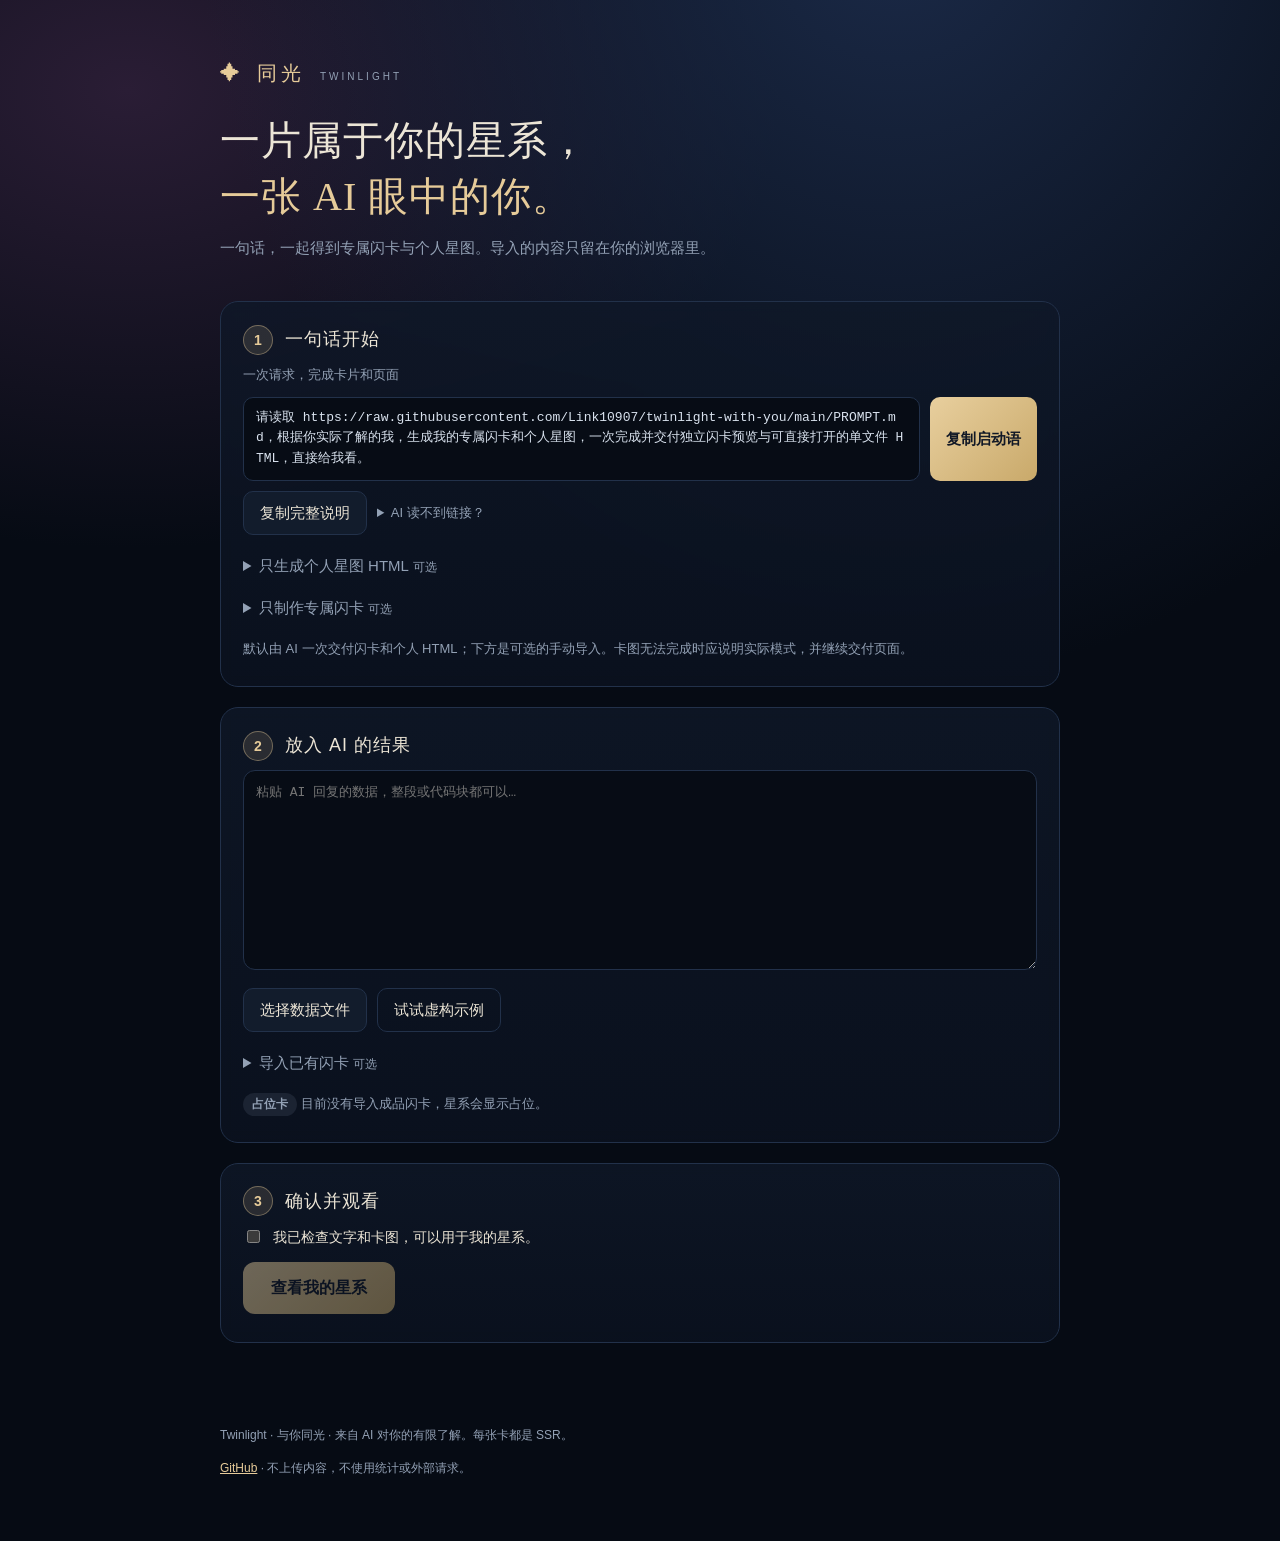
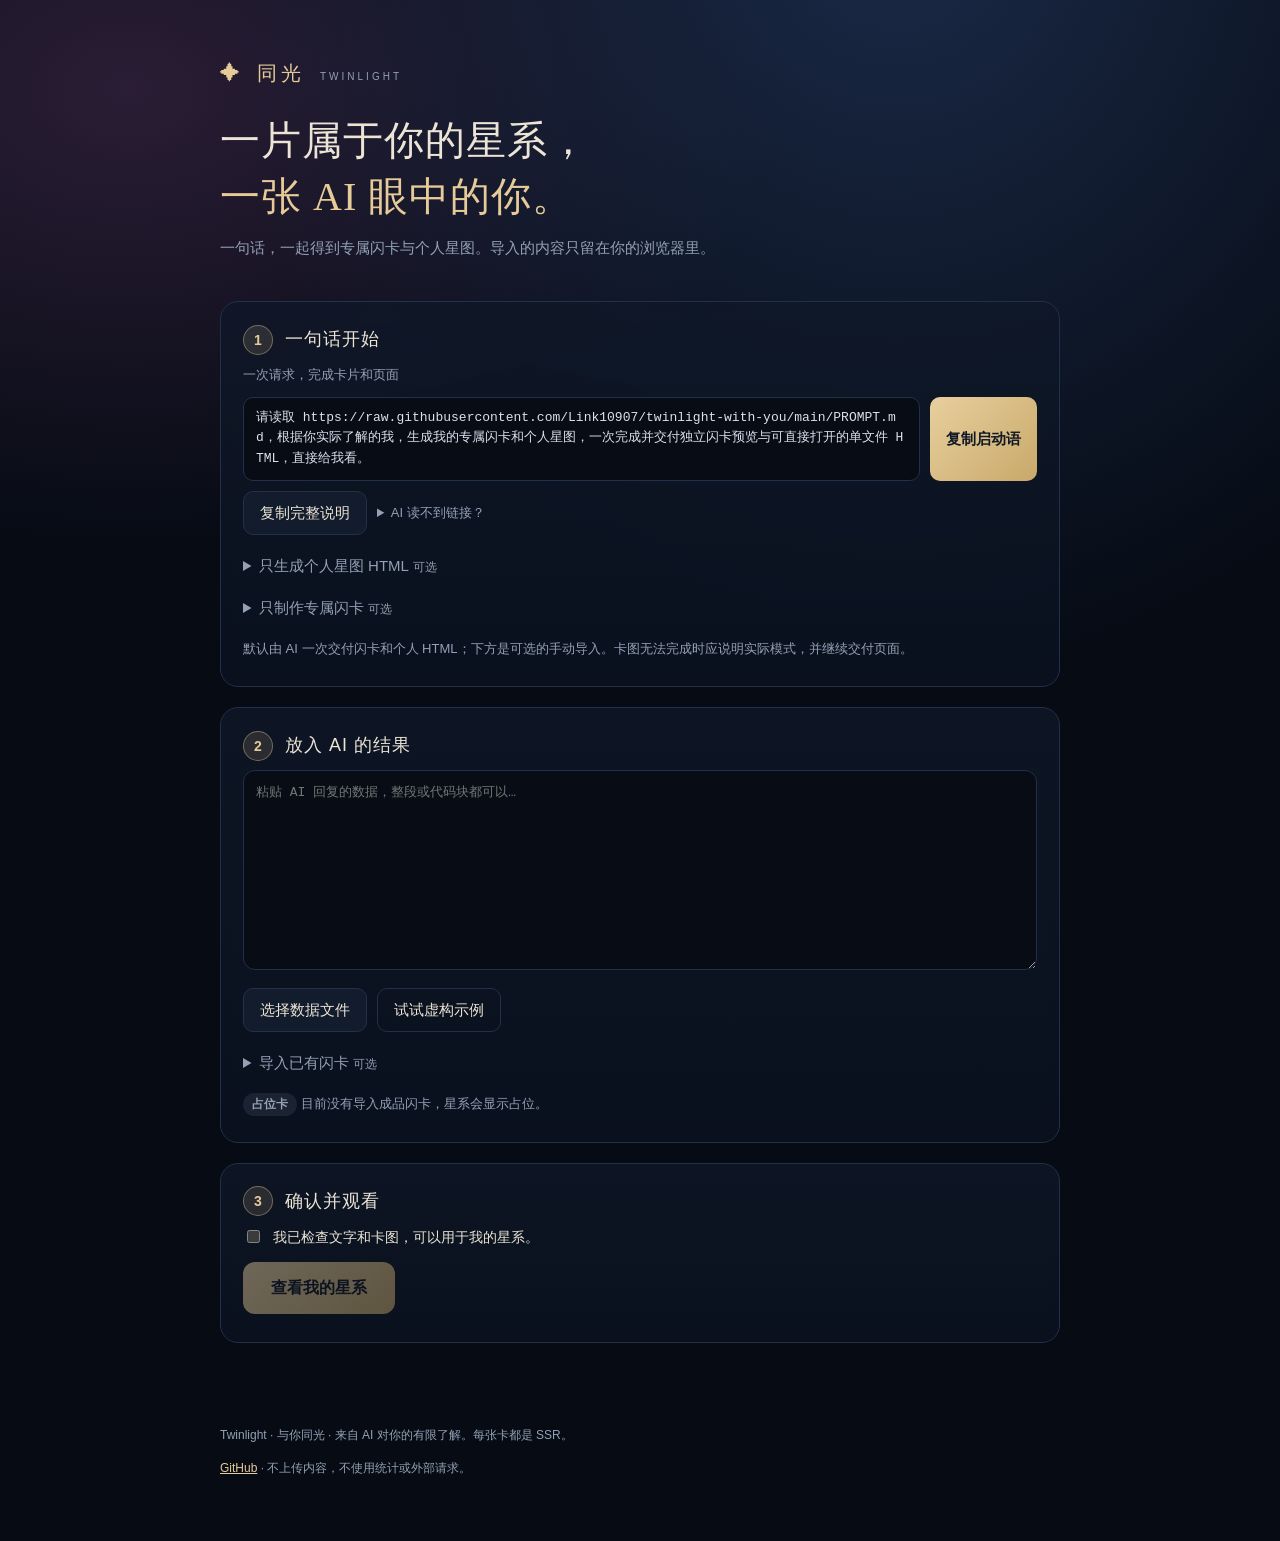
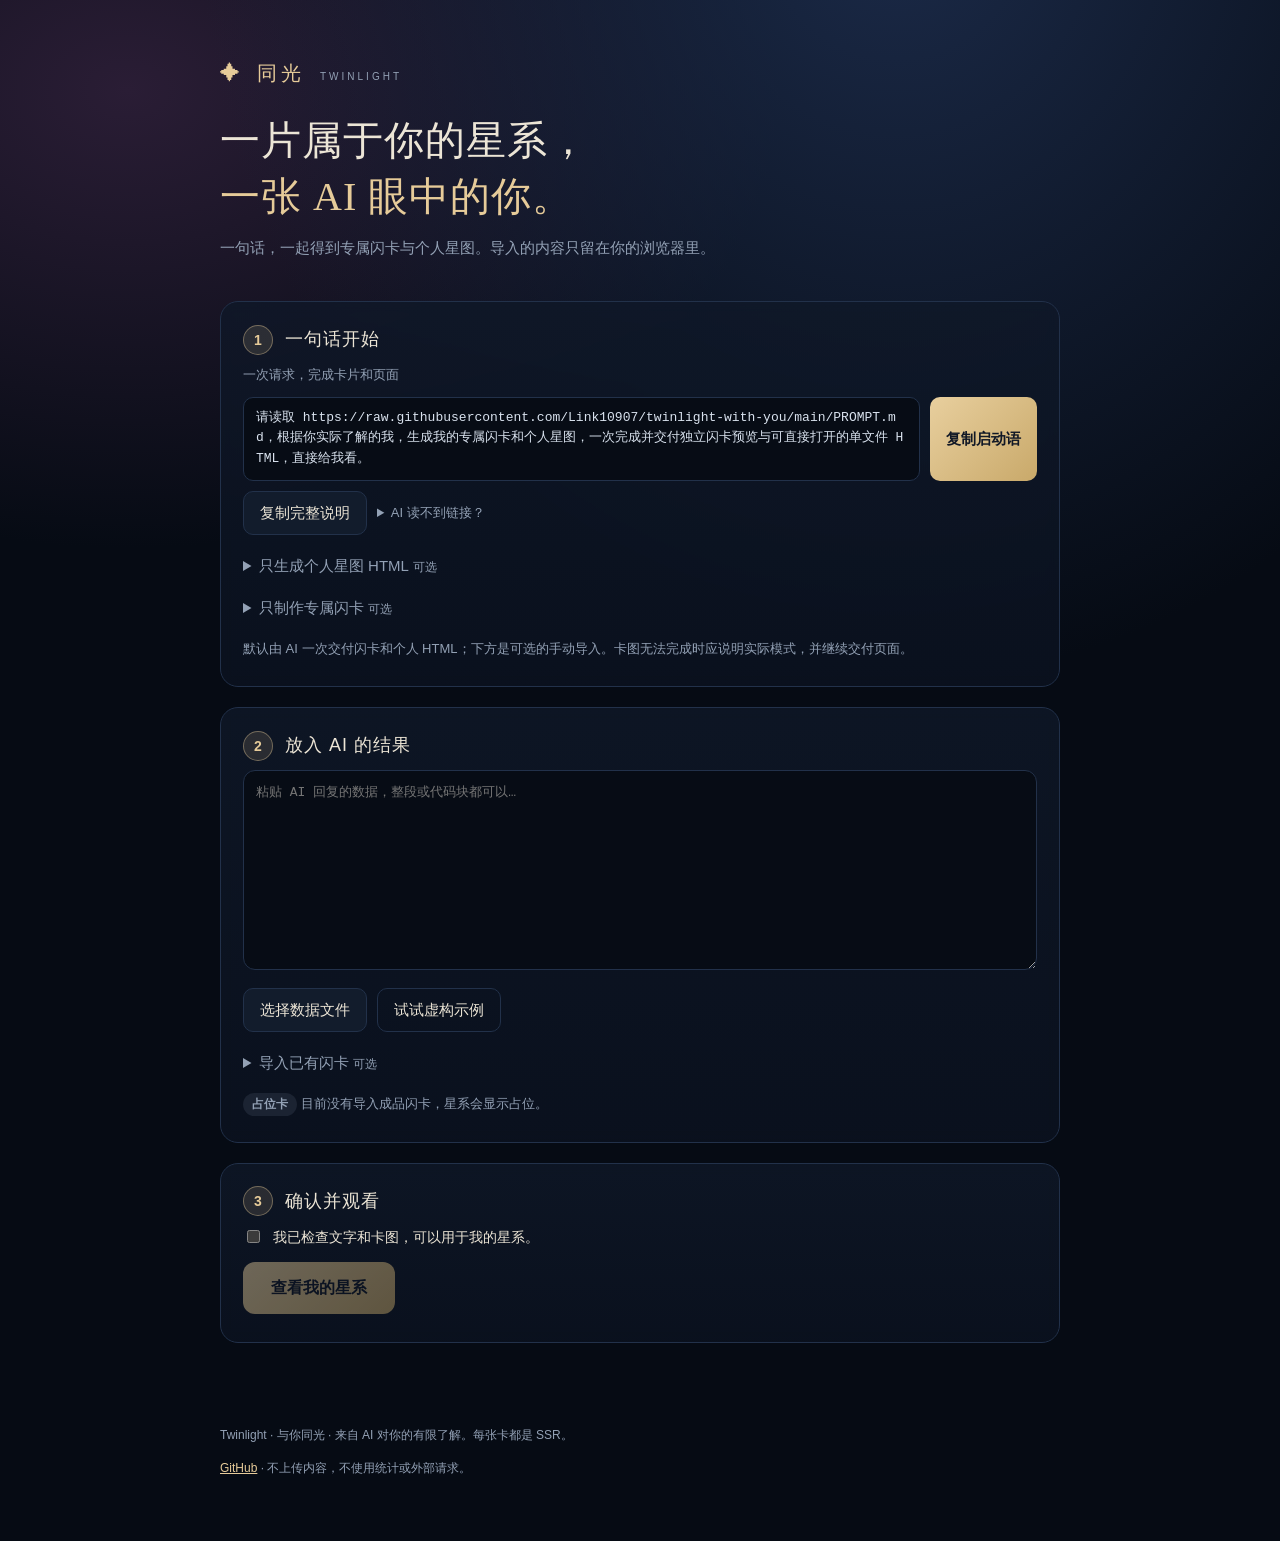
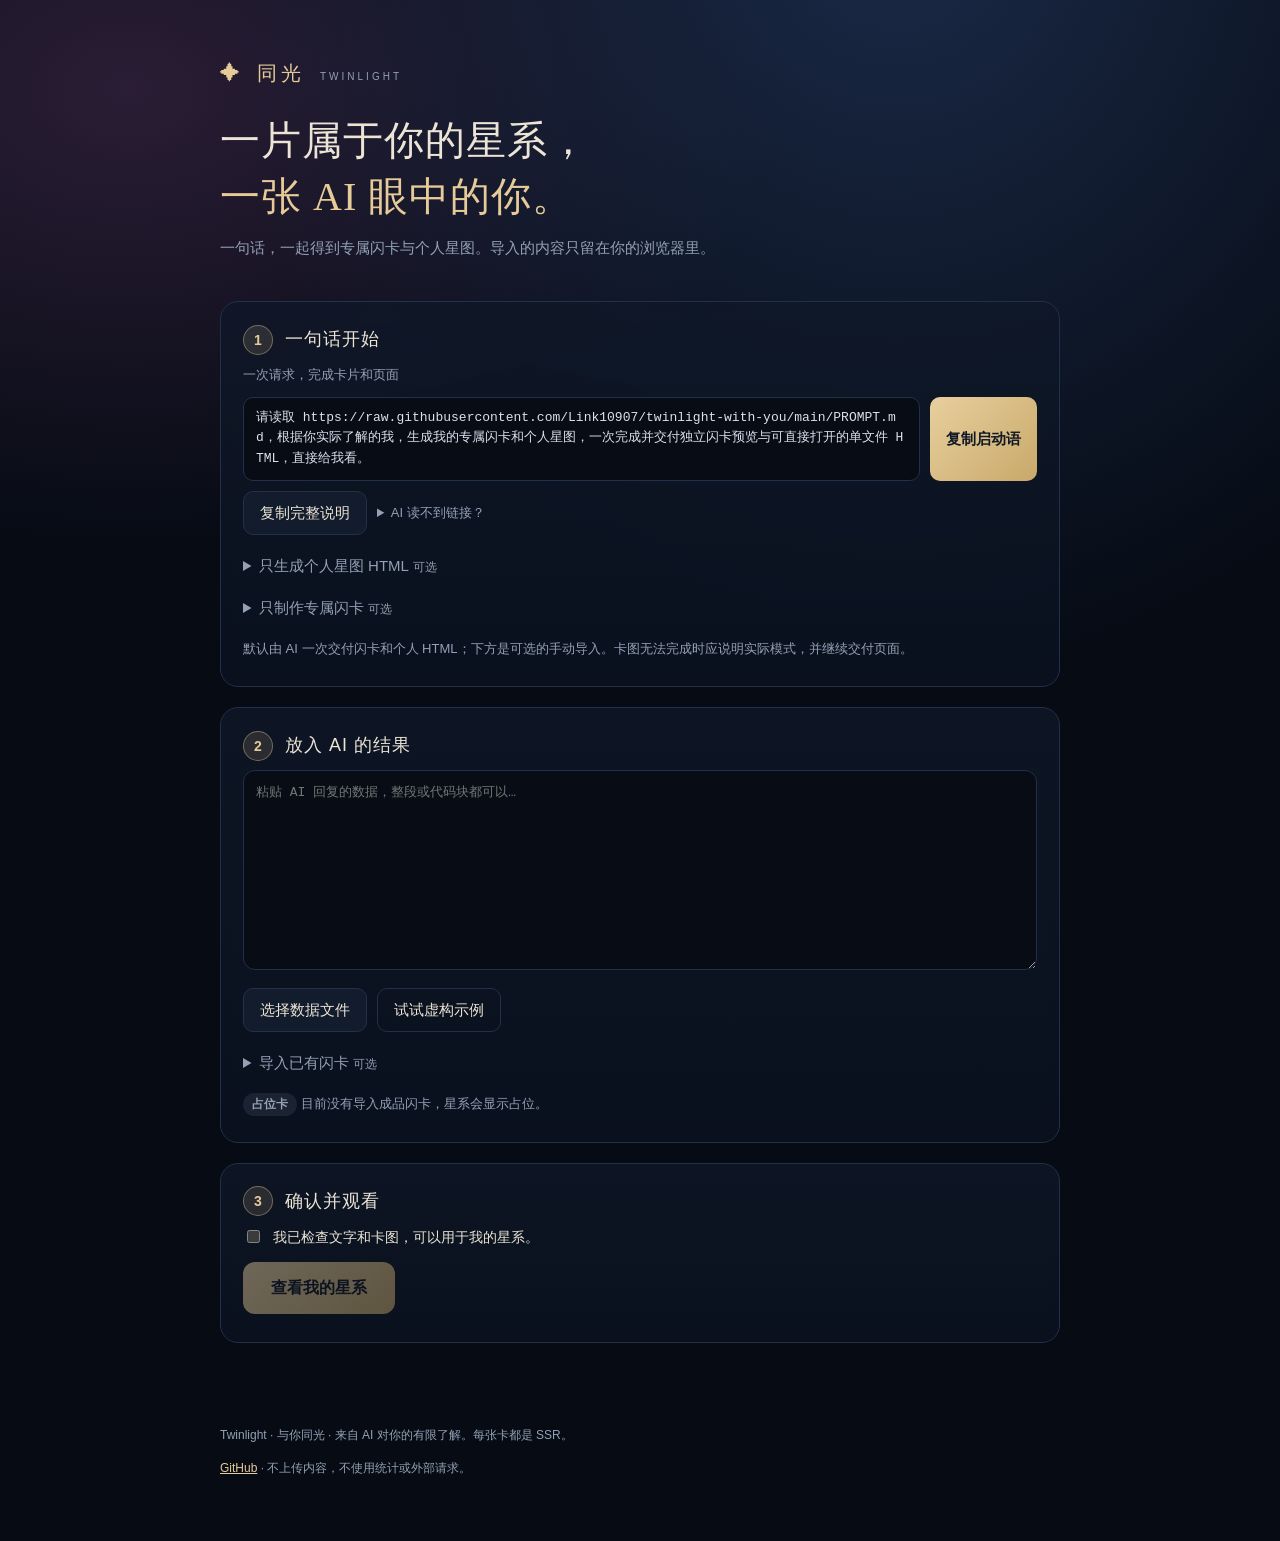
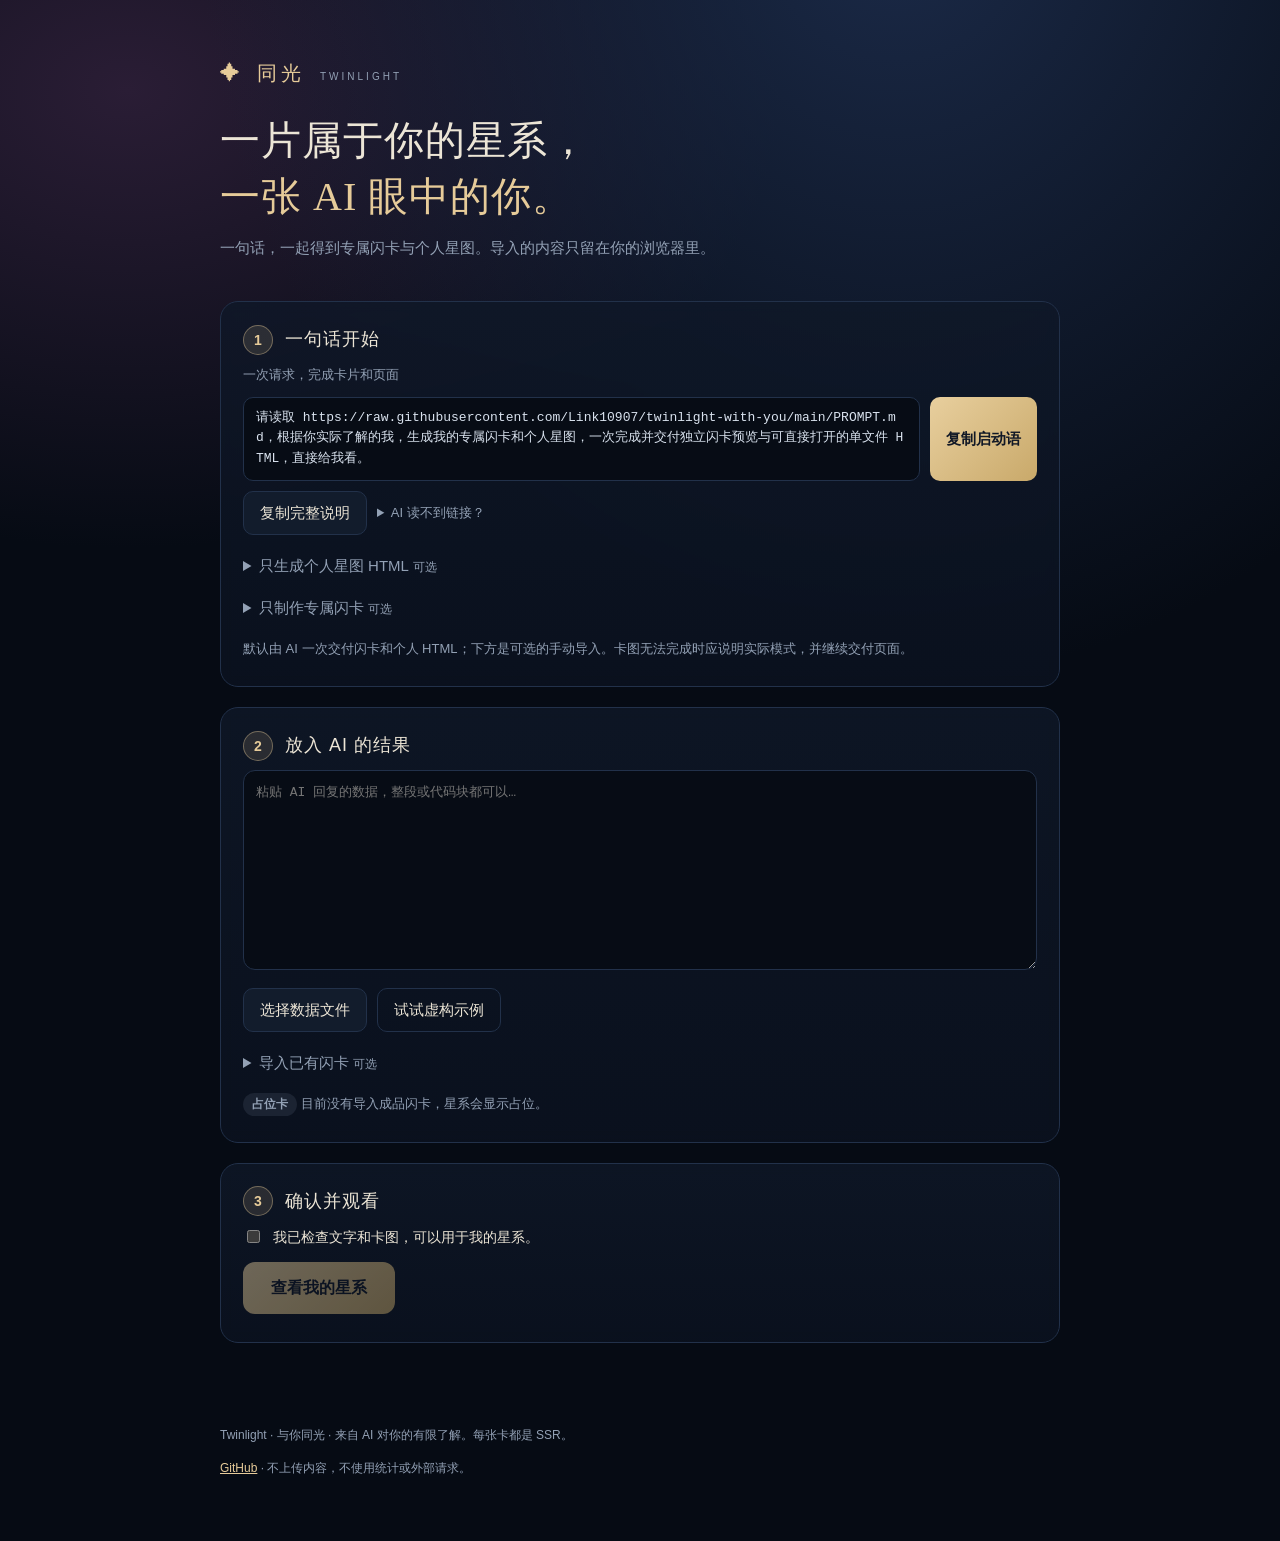
